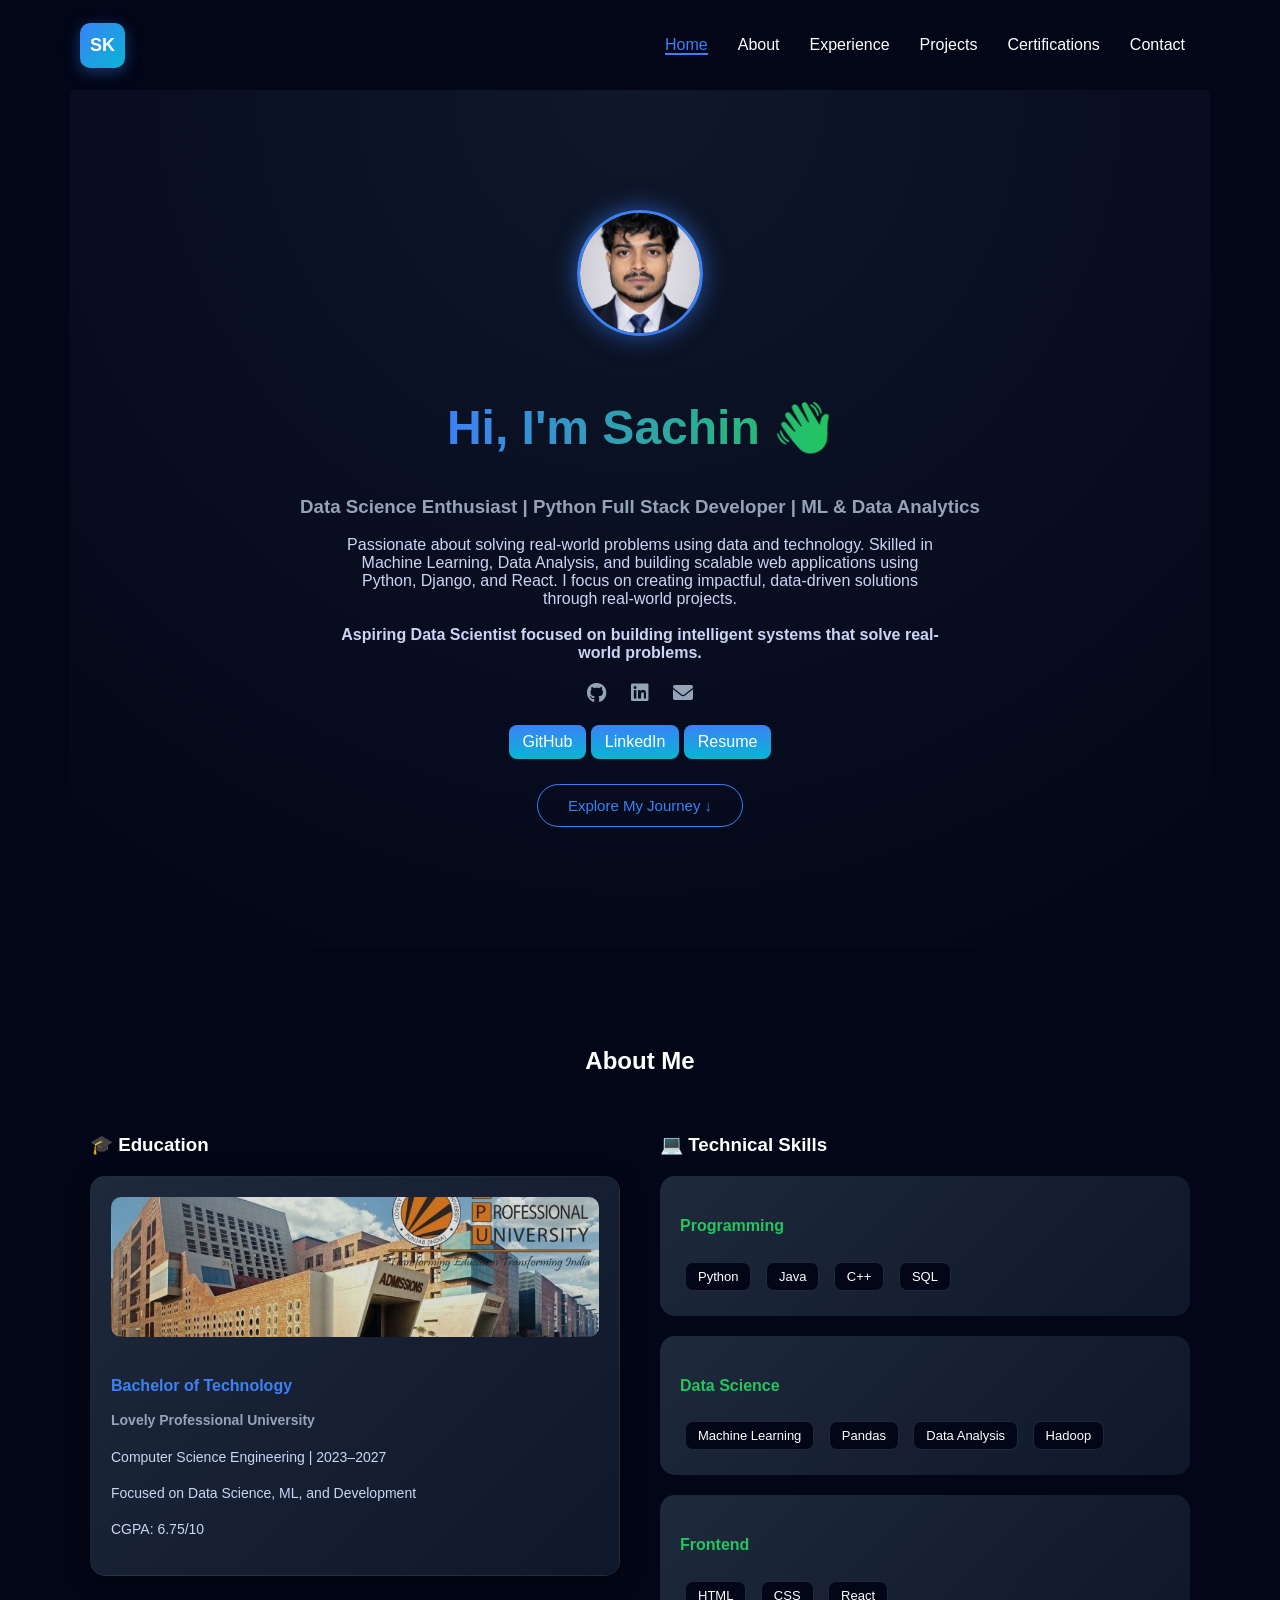
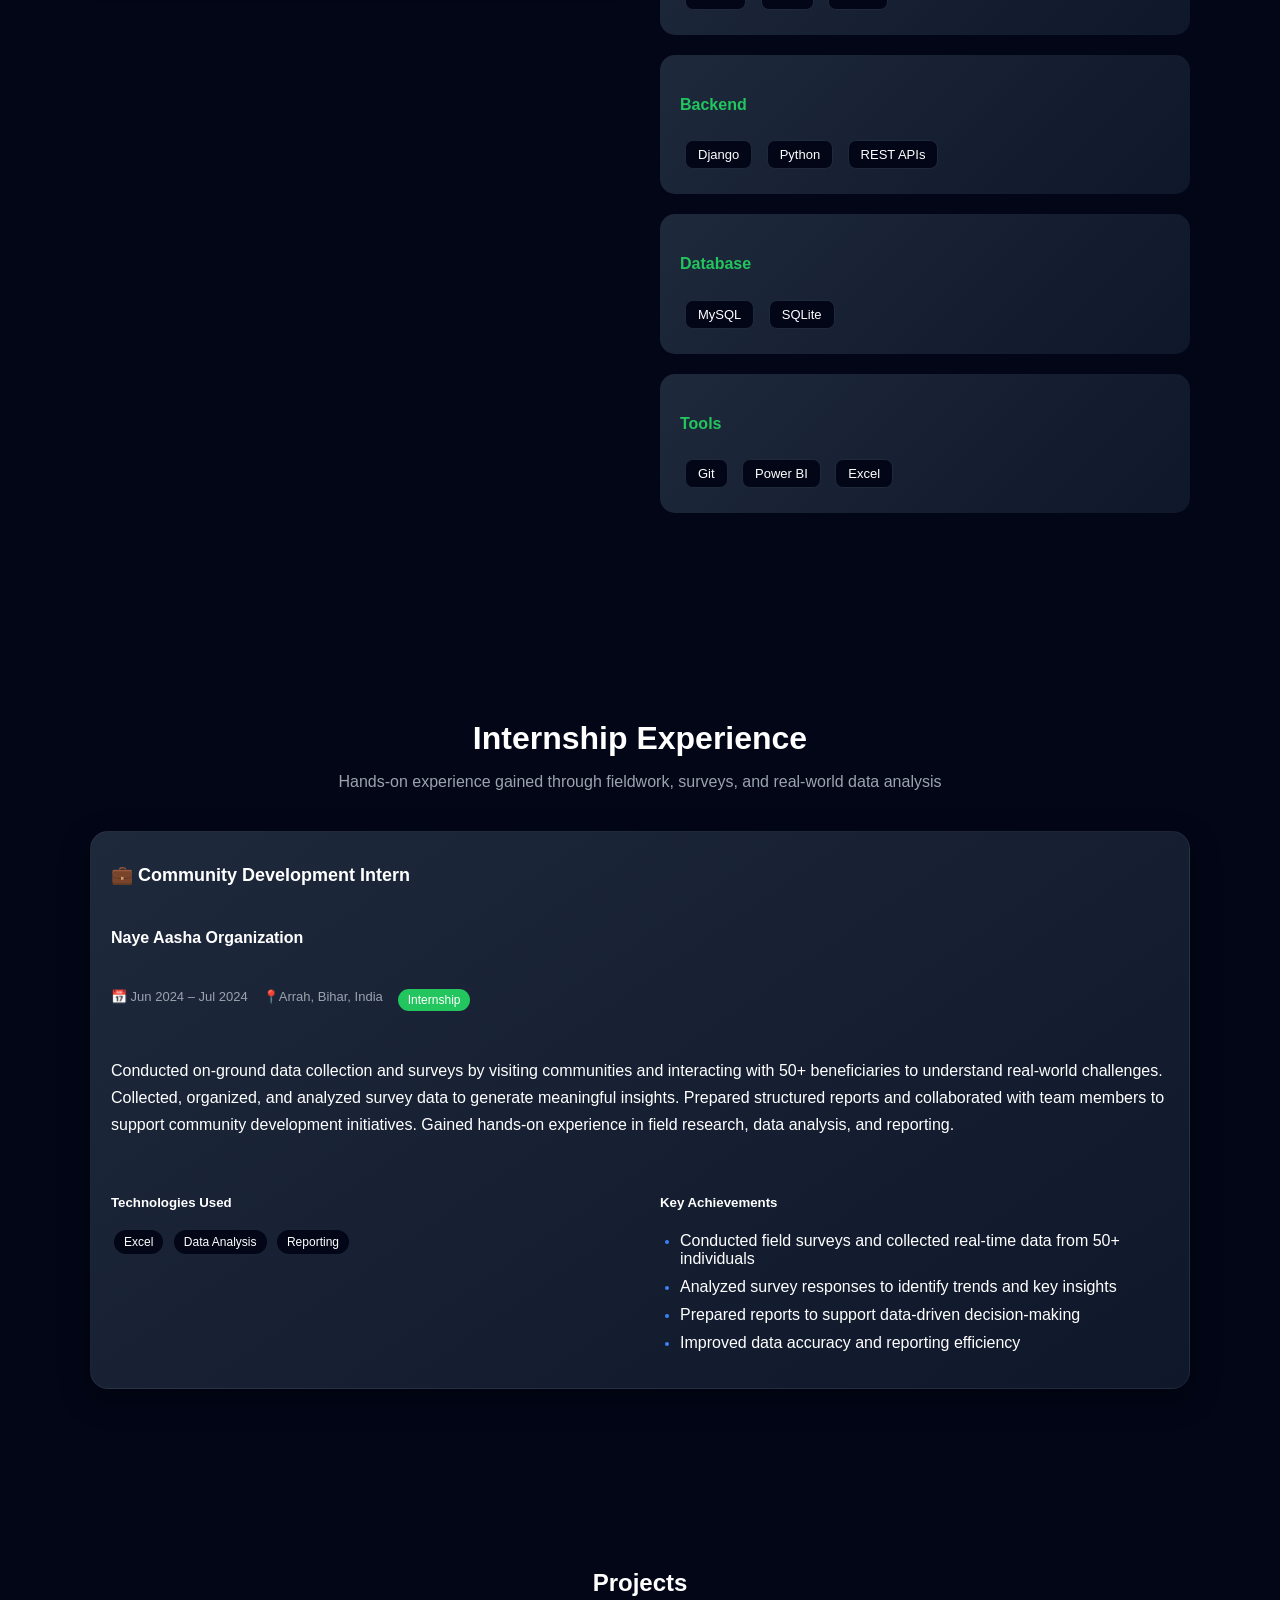
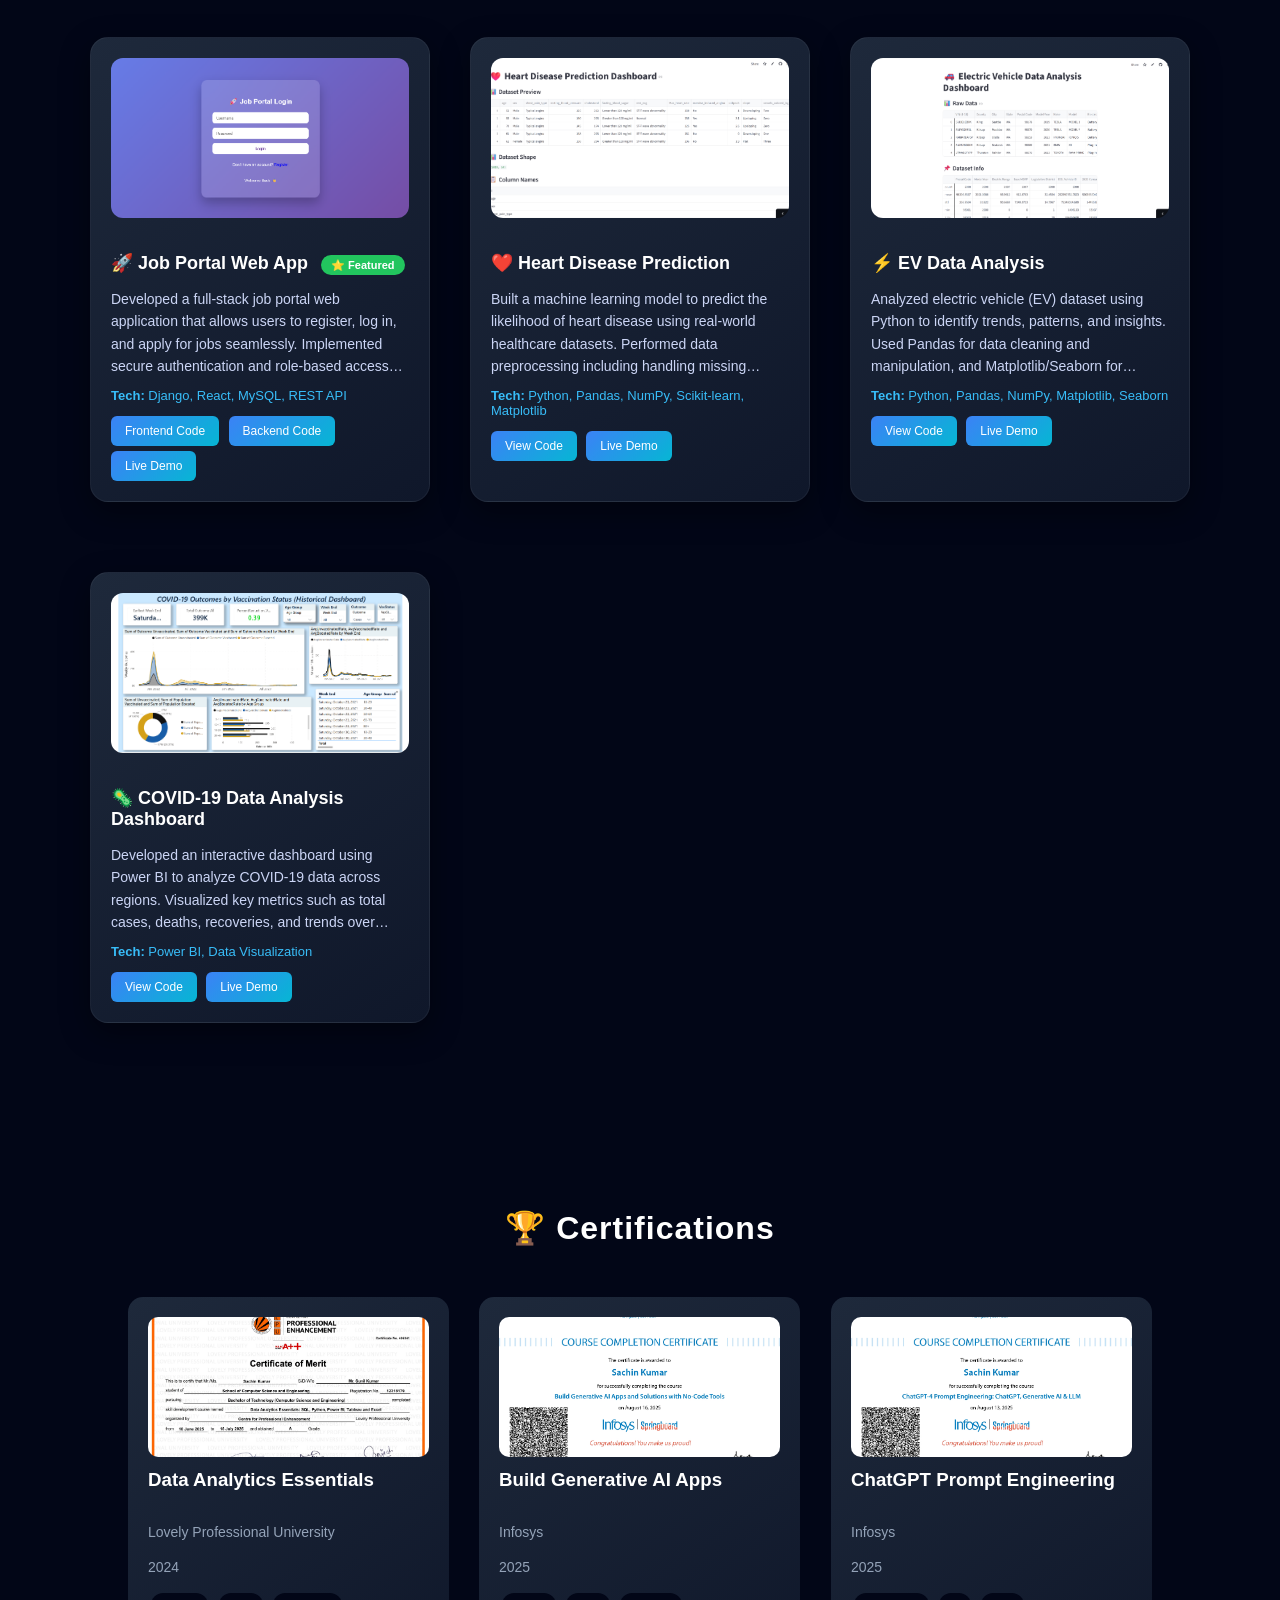
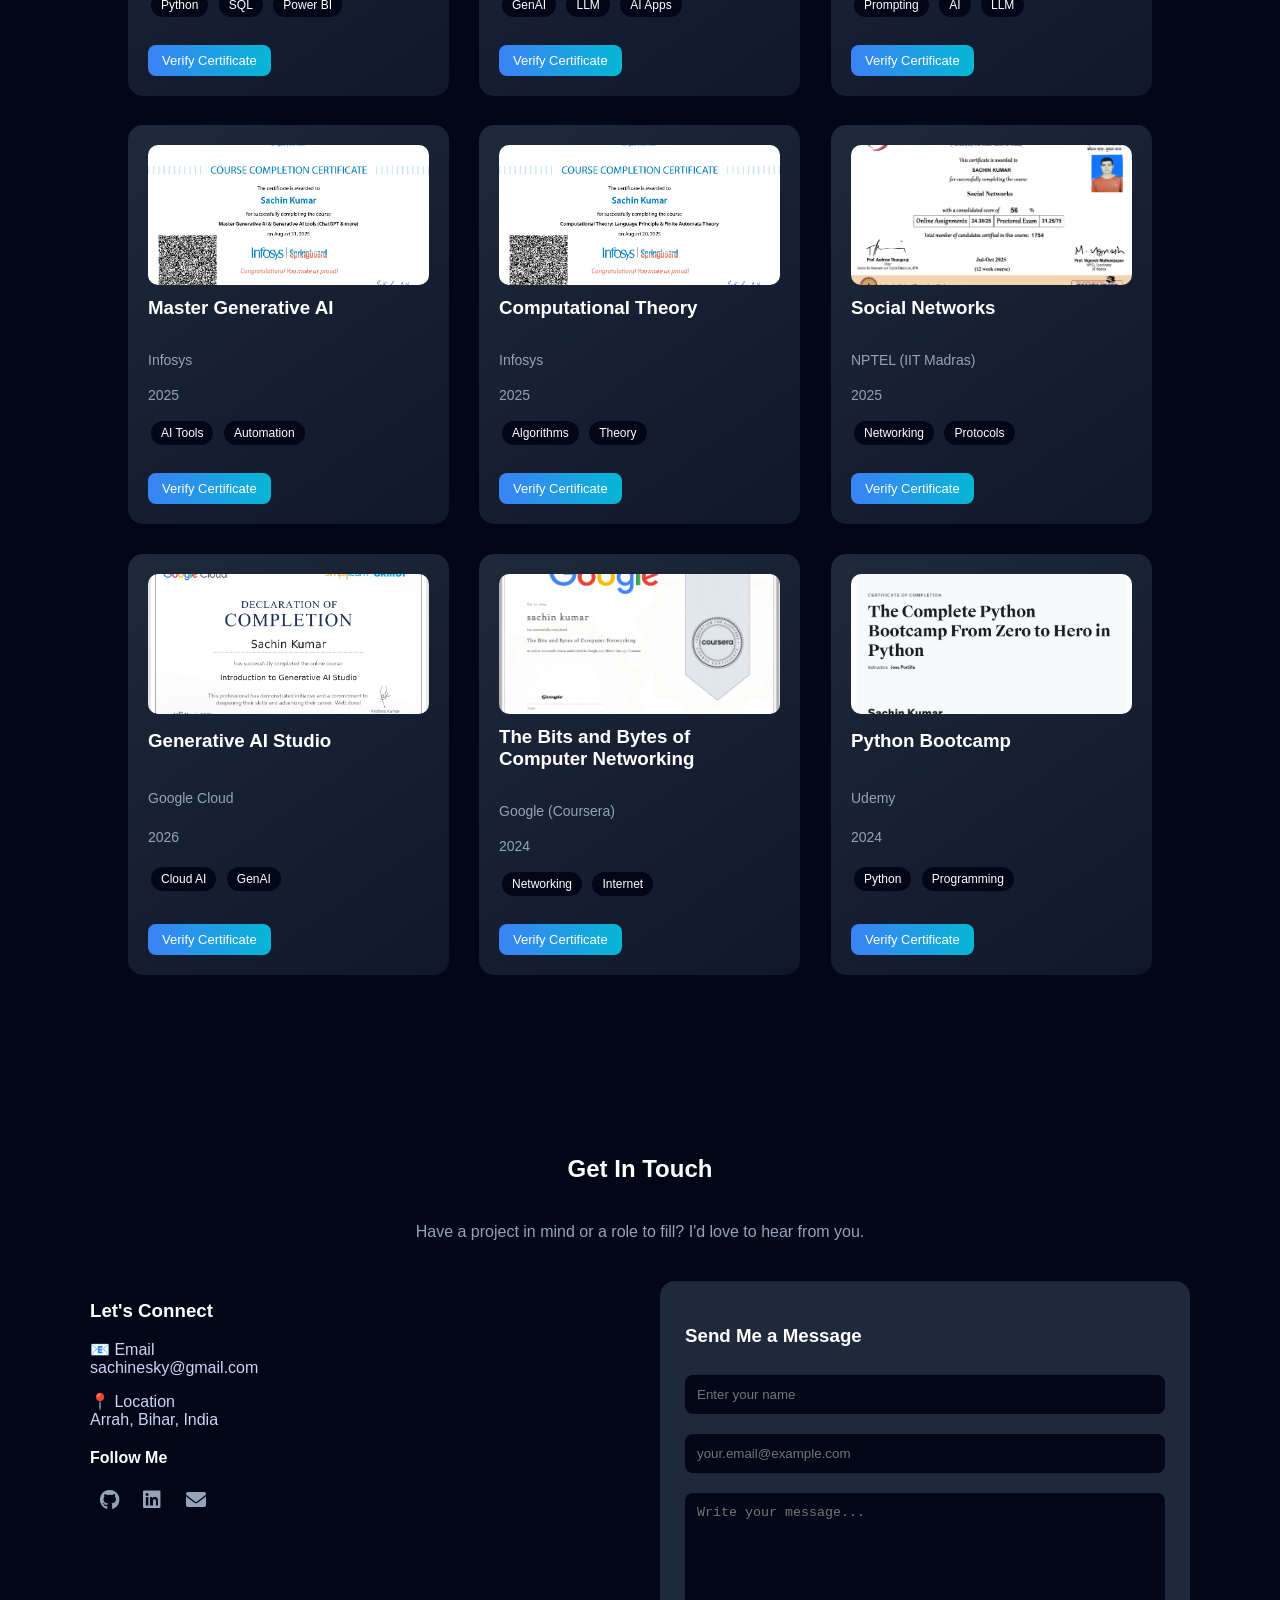
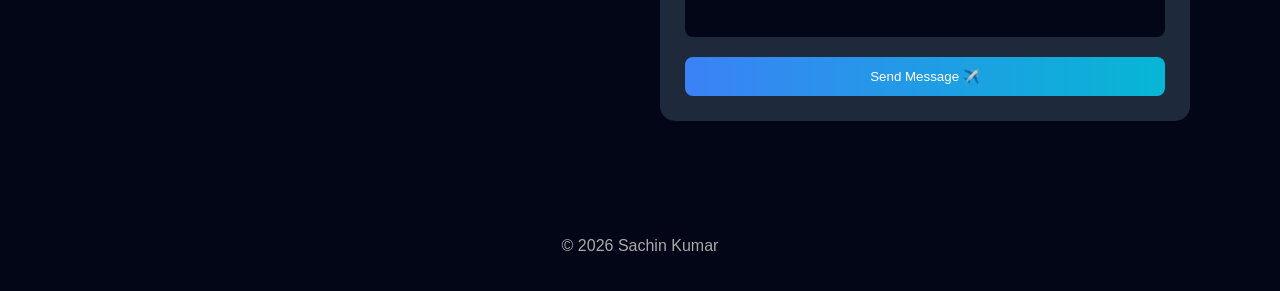
==== index.html @ 29dbcd7e "update" ====
<!DOCTYPE html>
<html lang="en">
<head>
<meta charset="UTF-8">
<meta name="viewport" content="width=device-width, initial-scale=1.0">
<title>Sachin Kumar | Portfolio</title>
<link rel="stylesheet" href="style.css">

<!-- Icons -->
<link rel="stylesheet" href="https://cdnjs.cloudflare.com/ajax/libs/font-awesome/6.0.0/css/all.min.css">
</head>

<body>

<!-- NAVBAR -->
<nav>

<div class="logo">SK</div>


<ul>
<li><a href="#home">Home</a></li>
<li><a href="#about">About</a></li>
<li><a href="#experience">Experience</a></li>
<li><a href="#projects">Projects</a></li>
<li><a href="#certifications">Certifications</a></li>
<li><a href="#contact">Contact</a></li>
</ul>
</nav>

<!-- HOME -->
<section id="home" class="home">
<img src="images/Myimages.jpeg" alt="Sachin" class="profile-img">
<h1><span id="typing"></span></h1>
<h3>Data Science Enthusiast | Python Full Stack Developer | ML & Data Analytics</h3>

<p>
Passionate about solving real-world problems using data and technology.
Skilled in Machine Learning, Data Analysis, and building scalable web applications 
using Python, Django, and React. I focus on creating impactful, data-driven solutions 
through real-world projects.

<br><br>
<strong>Aspiring Data Scientist focused on building intelligent systems that solve real-world problems.</strong>
</p>

<div class="socials">
<a href="https://github.com/93sachin" target="_blank"><i class="fab fa-github"></i></a>
<a href="https://www.linkedin.com/in/sachin-kumar2027/" target="_blank"><i class="fab fa-linkedin"></i></a>
<a href="mailto:sachinesky@gmail.com"><i class="fas fa-envelope"></i></a>
</div>

<div class="buttons">
<a href="https://github.com/93sachin" target="_blank">GitHub</a>
<a href="https://www.linkedin.com/in/sachin-kumar2027/" target="_blank">LinkedIn</a>
<a href="Sachin_Gen_Resume.pdf" target="_blank">Resume</a>
</div>


<a href="#about" class="main-btn">Explore My Journey ↓</a>
</section>

<!-- ABOUT -->
<section id="about">

<h2>About Me</h2>

<div class="about-container">

<!-- LEFT SIDE -->
<div class="education">

<h3>🎓 Education</h3>

<div class="edu-card">

<img src="images/lpu.jpg" alt="LPU" class="edu-img">

<h4>Bachelor of Technology</h4>
<p>Lovely Professional University</p>
<p>Computer Science Engineering | 2023–2027</p>
<p>Focused on Data Science, ML, and Development</p>
<p>CGPA: 6.75/10</p>
</div>
</div>

<!-- RIGHT SIDE -->
<div class="skills-section">

<h3>💻 Technical Skills</h3>

<div class="skill-box">
<h4>Programming</h4>
<span>Python</span>
<span>Java</span>
<span>C++</span>
<span>SQL</span>
</div>

<div class="skill-box">
<h4>Data Science</h4>
<span>Machine Learning</span>
<span>Pandas</span>
<span>Data Analysis</span>
<span>Hadoop</span>
</div>

<div class="skill-box">
<h4>Frontend</h4>
<span>HTML</span>
<span>CSS</span>
<span>React</span>
</div>

<div class="skill-box">
<h4>Backend</h4>
<span>Django</span>
<span>Python</span>
<span>REST APIs</span>
</div>

<div class="skill-box">
<h4>Database</h4>
<span>MySQL</span>
<span>SQLite</span>
</div>

<div class="skill-box">
<h4>Tools</h4>
<span>Git</span>
<span>Power BI</span>
<span>Excel</span>
</div>

</div>

</div>

</section>

<!-- EXPERIENCE -->

<section id="experience">
<h2 class="section-title">Internship Experience</h2>
<p class="section-subtitle">
Hands-on experience gained through fieldwork, surveys, and real-world data analysis
</p>

<div class="card experience-card">

<h3>💼 Community Development Intern</h3>
<h4>Naye Aasha Organization</h4>

<div class="exp-meta">
<span>📅 Jun 2024 – Jul 2024</span>
<span>📍Arrah, Bihar, India</span>
<span class="badge"> Internship</span>
</div>


<p class="exp-desc">
Conducted on-ground data collection and surveys by visiting communities and interacting with 50+ beneficiaries 
to understand real-world challenges. Collected, organized, and analyzed survey data to generate meaningful insights. 
Prepared structured reports and collaborated with team members to support community development initiatives. 
Gained hands-on experience in field research, data analysis, and reporting.
</p>

<div class="exp-bottom">

<div>
<h5>Technologies Used</h5>
<div class="tags">
<span>Excel</span>
<span>Data Analysis</span>
<span>Reporting</span>
</div>
</div>

<div>
<h5>Key Achievements</h5>
<ul>
<li>Conducted field surveys and collected real-time data from 50+ individuals</li>
<li>Analyzed survey responses to identify trends and key insights</li>
<li>Prepared reports to support data-driven decision-making</li>
<li>Improved data accuracy and reporting efficiency</li>
</ul>
</div>
</div>

</div>
</section>

<!-- PROJECTS -->
<section id="projects">
<h2>Projects</h2>

<div class="project-grid">

<div class="card">
<div class="hidden">
<img src="images/job-portal.png" class="project-img">
<h3>🚀 Job Portal Web App <span class="featured">⭐ Featured</span></h3>
<p class="desc">
Developed a full-stack job portal web application that allows users to register, log in, and apply for jobs seamlessly. 
Implemented secure authentication and role-based access control for job seekers and recruiters. 
Built REST APIs using Django backend and integrated with a responsive React frontend. 
Designed features like job posting, application tracking, and user dashboard for better user experience.

<strong>Impact:</strong> Simulated real-world job platform workflow
</p>

<p class="tech">
<strong>Tech:</strong> Django, React, MySQL, REST API
</p>

<div class="buttons">
<a href="https://github.com/93sachin/job-portal-frontend.git" target="_blank">Frontend Code</a>
<a href="https://github.com/93sachin/job-portal-backend.git" target="_blank">Backend Code</a>
<a href="https://job-portal-frontend-2rns.vercel.app/" target="_blank">Live Demo</a>
</div>
</div>
</div>

<div class="card">
<div class="hidden">
<img src="images/heart.png" class="project-img">
<h3>❤️ Heart Disease Prediction</h3>
<p class="desc">
Built a machine learning model to predict the likelihood of heart disease using real-world healthcare datasets. 
Performed data preprocessing including handling missing values, normalization, and feature selection. 
Trained and evaluated multiple models to achieve an accuracy of around 80%. 
Visualized results and model performance to improve interpretability and decision-making. 

<strong>Impact:</strong> Enabled data-driven healthcare prediction insights
</p>

<p class="tech">
<strong>Tech:</strong> Python, Pandas, NumPy, Scikit-learn, Matplotlib
</p>

<div class="buttons">
<a href="https://github.com/93sachin/Heart_diseases_prediction-System.git" target="_blank">View Code</a>
<a href="https://heart-disease-ml-dashboard-cjldaxzdmkbqzzfazyzjnr.streamlit.app/" target="_blank">Live Demo</a>
</div>
</div>
</div>

<div class="card">
<div class="hidden">
<img src="images/ev.png" class="project-img">
<h3>⚡ EV Data Analysis</h3>
<p class="desc">
Analyzed electric vehicle (EV) dataset using Python to identify trends, patterns, and insights. 
Used Pandas for data cleaning and manipulation, and Matplotlib/Seaborn for visualization. 
Explored growth trends, regional adoption, and market distribution of EVs. 
Generated meaningful visual reports to support data-driven conclusions. 

<strong>Impact:</strong> Generated insights for understanding EV market trends
</p>

<p class="tech">
<strong>Tech:</strong> Python, Pandas, NumPy, Matplotlib, Seaborn
</p>

<div class="buttons">
<a href="https://github.com/93sachin/Python-project-.git" target="_blank">View Code</a>
<a href="https://mu8qrsvpwaawa3shvmc3zk.streamlit.app/" target="_blank">Live Demo</a>
</div>
</div>
</div>

<div class="card">
<div class="hidden">
<img src="images/covid.png" class="project-img">
<h3>🦠 COVID-19 Data Analysis Dashboard</h3>
<p class="desc">
Developed an interactive dashboard using Power BI to analyze COVID-19 data across regions. 
Visualized key metrics such as total cases, deaths, recoveries, and trends over time. 
Enabled filtering and drill-down features for better data exploration. 
Helped in understanding pandemic patterns and supporting analytical insights 

<strong>Impact:</strong> Improved understanding of pandemic trends
</p>

<p class="tech">
<strong>Tech:</strong> Power BI, Data Visualization
</p>

<div class="buttons">
<a href="https://github.com/93sachin/Covid-19-Analysis-Dashboard.git" target="_blank">View Code</a>
<a href="https://app.powerbi.com/view?r=eyJrIjoiODQxZGFlYzYtNzY5NS00ODEyLWI3M2EtYWY2OWU2OGZiN2I2IiwidCI6ImUxNGU3M2ViLTUyNTEtNDM4OC04ZDY3LThmOWYyZTJkNWE0NiIsImMiOjEwfQ%3D%3D" target="_blank">Live Demo</a>
</div>
</div>
</div>
</div>
</section>

<!-- CERTIFICATIONS -->

<section id="certifications">

<h2>🏆 Certifications</h2>
<div class="cert-grid">

<!-- 1 -->
<div class="cert-card">
<img src="images/training.jpg" class="cert-img">
<h3>Data Analytics Essentials</h3>
<p class="org">Lovely Professional University</p>
<p class="date">2024</p>

<div class="tags">
<span>Python</span>
<span>SQL</span>
<span>Power BI</span>
</div>

<div class="buttons">
<a href="images/training.jpg" target="_blank">Verify Certificate</a>
</div>
</div>

<!-- 2 -->
<div class="cert-card">
<img src="images/genai.jpg" class="cert-img">
<h3>Build Generative AI Apps</h3>
<p class="org">Infosys</p>
<p class="date">2025</p>

<div class="tags">
<span>GenAI</span>
<span>LLM</span>
<span>AI Apps</span>
</div>

<div class="buttons">
<a href="https://infyspringboard.onwingspan.com/web/en/app/profile/competency/certificate">Verify Certificate</a>
</div>
</div>

<!-- 3 -->
<div class="cert-card">
<img src="images/chatgpt.jpg" class="cert-img">
<h3>ChatGPT Prompt Engineering</h3>
<p class="org">Infosys</p>
<p class="date">2025</p>

<div class="tags">
<span>Prompting</span>
<span>AI</span>
<span>LLM</span>
</div>

<div class="buttons">
<a href="https://infyspringboard.onwingspan.com/web/en/app/profile/competency/certificate">Verify Certificate</a>
</div>
</div>

<!-- 4 -->
<div class="cert-card">
<img src="images/masterai.jpg" class="cert-img">
<h3>Master Generative AI</h3>
<p class="org">Infosys</p>
<p class="date">2025</p>

<div class="tags">
<span>AI Tools</span>
<span>Automation</span>
</div>

<div class="buttons">
<a href="https://infyspringboard.onwingspan.com/web/en/app/profile/competency/certificate">Verify Certificate</a>
</div>
</div>

<!-- 5 -->
 <div class="cert-card">
<img src="images/infosys.jpg" alt="Infosys" class="cert-img">
<h3>Computational Theory</h3>
<p class="org">Infosys</p>

<p class="date">2025</p>

<div class="tags">
<span>Algorithms</span>
<span>Theory</span>
</div>

<div class="buttons">
<a href="https://infyspringboard.onwingspan.com/web/en/app/profile/competency/certificate" target="_blank">
Verify Certificate
</a>
</div>
</div>

<!--6-->
<div class="cert-card">
<img src="images/nptel.jpg" alt="NPTEL" class="cert-img">
<h3>Social Networks</h3>
<p class="org">NPTEL (IIT Madras)</p>

<p class="date">2025</p>

<div class="tags">
<span>Networking</span>
<span>Protocols</span>
</div>

<div class="buttons">
<a href="https://archive.nptel.ac.in/content/noc/NOC25/SEM2/Ecertificates/106/noc25-cs102/Course/NPTEL25CS102S95870066310798222.pdf" target="_blank">
Verify Certificate
</a>
</div>
</div>

<!-- 7 -->
<div class="cert-card">
<img src="images/google.jpg" class="cert-img">
<h3>Generative AI Studio</h3>
<p class="org">Google Cloud</p>
<p class="date">2026</p>

<div class="tags">
<span>Cloud AI</span>
<span>GenAI</span>
</div>

<div class="buttons">
<a href="https://simpli.app.link/7EyhmAyTr1b">Verify Certificate</a>
</div>
</div>


<!-- 8 -->
<div class="cert-card">
<img src="images/coursera.jpg" alt="Coursera" class="cert-img">
<h3>The Bits and Bytes of Computer Networking</h3>
<p class="org">Google (Coursera)</p>

<p class="date">2024</p>

<div class="tags">
<span>Networking</span>
<span>Internet</span>
</div>

<div class="buttons">
<a href="https://www.coursera.org/account/accomplishments/verify/M6QQNWAVPE96" target="_blank">
Verify Certificate
</a>
</div>
</div>

<!-- 9 -->
<div class="cert-card">
<img src="images/udemy.jpg" alt="Udemy" class="cert-img">
<h3>Python Bootcamp</h3>
<p class="org">Udemy</p>

<p class="date">2024</p>

<div class="tags">
<span>Python</span>
<span>Programming</span>
</div>

<div class="buttons">
<a href="https://www.udemy.com/certificate/UC-05409a32-6994-40d6-b208-3eeb2337777c/" target="_blank">
Verify Certificate
</a>
</div>
</div>

</div>

</section>
<!-- CONTACT -->
<section id="contact">

<h2>Get In Touch</h2>
<p class="contact-sub">
Have a project in mind or a role to fill? I'd love to hear from you.
</p>

<div class="contact-container">

    <!-- LEFT SIDE -->
    <div class="contact-left">

        <h3>Let's Connect</h3>

        <p>📧 Email <br> sachinesky@gmail.com</p>
        <p>📍 Location <br> Arrah, Bihar, India</p>

        <h4>Follow Me</h4>

        <div class="socials">
            <a href="https://github.com/93sachin"><i class="fab fa-github"></i></a>
            <a href="https://linkedin.com"><i class="fab fa-linkedin"></i></a>
            <a href="mailto:sachinesky@gmail.com"><i class="fas fa-envelope"></i></a>
        </div>

    </div>

    <!-- RIGHT SIDE FORM -->
    <div class="contact-right">

        <h3>Send Me a Message</h3>

        <form action="https://formspree.io/f/mqeyjdno" method="POST">

            <input type="text" name="name" placeholder="Enter your name" required>

            <input type="email" name="email" placeholder="your.email@example.com" required>

            <textarea name="message" placeholder="Write your message..." required></textarea>

            <button type="submit">Send Message ✈️</button>

        </form>

        <div id="success-msg" style="display:none; color:lightgreen; margin-top:10px;">
    ✅ Message Sent Successfully!
</div>

    </div>

</div>

</section>

<button id="topBtn">↑</button>

<footer>
<p>© 2026 Sachin Kumar</p>
</footer>

<script src="script.js"></script>

</body>
</html>
---- style.css ----
html {
    scroll-behavior: smooth;
}

body {
    margin: 0;
    font-family: 'Segoe UI', sans-serif;
    background: #020617;
    color: white;
    transition: background 0.3s ease;
}

h2 {
    text-align: center;
    margin-bottom: 40px;
}

.hidden {
    opacity: 0;
    transform: translateY(40px);
}

.show {
    opacity: 1;
    transform: translateY(0);
    transition: all 0.8s ease;
}

/* ===== NAVBAR ===== */
nav {
    display: flex;
    justify-content: space-between;
    align-items: center;
    padding: 20px 80px;
    position: sticky;
    top: 0;
    background: #020617;
    z-index: 1000;
}

nav h1 {
    font-size: 22px;
}

nav ul {
    display: flex;
    list-style: none;
}

nav li {
    margin: 0 15px;
}

nav a {
    color: white;
    text-decoration: none;
    transition: 0.3s;
}

nav a:hover {
    color: #3b82f6;
}

nav a.active {
    color: #3b82f6;
    border-bottom: 2px solid #3b82f6;
}

.logo {
width: 45px;
height: 45px;

display: flex;
align-items: center;
justify-content: center;

font-weight: bold;
font-size: 18px;

border-radius: 10px;

background: linear-gradient(135deg, #3b82f6, #06b6d4);
color: white;

box-shadow: 0 4px 15px rgba(59,130,246,0.4);

cursor: pointer;
transition: 0.3s;
}

.logo:hover {
transform: scale(1.1);
}

/* ===== HERO ===== */
.home {
    text-align: center;
    padding: 120px 20px;
    background: radial-gradient(circle at top, #0f172a, #020617);
}

.profile-img {
    width: 120px;
    height: 120px;
    border-radius: 50%;
    object-fit: cover;
    border: 3px solid #3b82f6;
    box-shadow: 0 0 25px rgba(59,130,246,0.6);
    margin-bottom: 20px;
}

.home h1 {
    font-size: 48px;
    animation: fadeUp 1s ease forwards;
}

.home span {
    background: linear-gradient(to right, #3b82f6, #22c55e);
    -webkit-background-clip: text;
    color: transparent;
}

.home h3 {
    color: #94a3b8;
}

.home p {
    max-width: 600px;
    margin: 15px auto;
    color: #cbd5f5;
    animation: fadeUp 1.2s ease forwards;
}

@keyframes fadeUp {
    from {
        opacity: 0;
        transform: translateY(40px);
    }
    to {
        opacity: 1;
        transform: translateY(0);
    }
}

/* BUTTON GROUP (GitHub, LinkedIn, Resume) */
.card .buttons {
    margin-top: auto;
}

.buttons a {
    display: inline-block;
    margin-top: auto;
    padding: 8px 14px;
    background: linear-gradient(#3b82f6,#06b6d4);
    border-radius: 8px;
    text-decoration: none;
    color: white;
    transition: all 0.3s ease;
}

.buttons a:hover {
    transform: translateY(-3px) scale(1.05);
    box-shadow: 0 10px 30px rgba(59,130,246,0.4);
}

/* BUTTON */
.buttons {
    margin-top: 10px;   /* reduce space */
}

/* MAIN BUTTON (Explore) */
.main-btn {
display: block;
margin: 25px auto 0;   /* center + spacing */
width: fit-content;

padding: 12px 30px;
font-size: 15px;

background: transparent;
border: 1px solid #3b82f6;
color: #3b82f6;

border-radius: 25px;
text-decoration: none;

transition: 0.3s;
}

.main-btn:hover {
background: #3b82f6;
color: white;
transform: translateY(-3px);
}



/* ===== SECTIONS ===== */
section {
    max-width: 1100px;
    margin: auto;
    padding: 80px 20px;
}

.section-title {
    text-align: center;
    font-size: 32px;
    margin-bottom: 10px;
    opacity: 0;
    transform: translateY(30px);
    animation: fadeUp 1s ease forwards;
}

.section-subtitle {
    text-align: center;
    color: #9ca3af;
    margin-bottom: 40px;
}

/* ===== ABOUT ===== */
.about-container {
    display: grid;
    grid-template-columns: 1fr 1fr;
    gap: 40px;
    margin-top: 40px;
}

.education h3,
.skills-section h3 {
    margin-bottom: 20px;
}

/* EDUCATION */

.edu-card {
    background: linear-gradient(135deg, #1e293b, #0f172a);
    padding: 20px;
    border-radius: 15px;
    margin-bottom: 20px;
    transition: 0.3s;
    border: 1px solid rgba(255,255,255,0.05);
    box-shadow: 0 5px 20px rgba(0,0,0,0.4);
}

.edu-card:hover {
    transform: translateY(-10px);
    box-shadow: 0 15px 35px rgba(59,130,246,0.2);
}

/* IMAGE */
.edu-img {
    width: 100%;
    height: 140px;
    object-fit: cover;
    border-radius: 10px;
    margin-bottom: 15px;
    opacity: 0.85;
    transition: 0.3s;
}

/* IMAGE HOVER EFFECT */
.edu-card:hover .edu-img {
    transform: scale(1.05);
    opacity: 1;
}

/* TITLE */
.edu-card h4 {
    color: #3b82f6;
    margin-bottom: 8px;
}

/* TEXT IMPROVEMENT */
.edu-card p {
    font-size: 14px;
    color: #cbd5f5;
    line-height: 1.6;
}

.edu-card p:first-of-type {
    font-weight: bold;
    color: #94a3b8;
}

/* SKILLS */
.skill-box {
    background: linear-gradient(135deg, #1e293b, #0f172a);
    padding: 20px;
    border-radius: 15px;
    margin-bottom: 20px;
}

.skill-box h4 {
    color: #22c55e;
}

.skill-box span {
    display: inline-block;
    background: #020617;
    padding: 6px 12px;
    border-radius: 8px;
    margin: 5px;
    font-size: 13px;
    border: 1px solid #1e293b;
}

.skill-box span:hover {
    background: #3b82f6;
}

/* ===== EXPERIENCE CARD ===== */
.exp-card {
    max-width: 900px;
    margin: auto;
    background: linear-gradient(145deg, #1e293b, #0f172a);
    padding: 30px;
    border-radius: 20px;
    position: relative;
    overflow: hidden;

    box-shadow: 0 10px 30px rgba(0,0,0,0.5);
    transition: all 0.4s ease;
}


/* HOVER EFFECT 🔥 */
.exp-card:hover {
    transform: translateY(-10px) scale(1.02);
    box-shadow: 0 20px 60px rgba(59,130,246,0.3);
}


/* LEFT BORDER GLOW */
.exp-card::before {
    content: "";
    position: absolute;
    inset: 0;
    border-radius: 20px;
    padding: 1px;

    background: linear-gradient(135deg, #3b82f6, transparent);

    -webkit-mask: 
        linear-gradient(#000 0 0) content-box, 
        linear-gradient(#000 0 0);

    -webkit-mask-composite: xor;
    mask-composite: exclude;

    opacity: 0;
    transition: 0.3s;
}

.exp-card:hover::before {
    opacity: 1;
}

/* META */
.exp-meta {
    display: flex;
    gap: 15px;
    flex-wrap: wrap;
    font-size: 13px;
    color: #9ca3af;
    margin: 10px 0 20px;
}

/* BADGE */
.badge {
    background: #22c55e;
    padding: 4px 10px;
    border-radius: 20px;
    font-size: 12px;
    color: white;
}

/* DESCRIPTION */
.exp-desc {
    line-height: 1.7;
    margin-bottom: 25px;
}

/* ===== BOTTOM GRID ===== */
.exp-bottom {
    display: grid;
    grid-template-columns: 1fr 1fr;
    gap: 40px;
}

/* ===== TAGS ===== */
.tags span {
    background: #020617;
    padding: 5px 10px;
    margin: 3px;
    border-radius: 15px;
    font-size: 12px;
}

.tags span:hover {
    background: #3b82f6;
}

/* ===== BULLETS COLORED 🔥 ===== */
.exp-bottom ul {
    padding-left: 20px;
}

.exp-bottom li {
    margin-bottom: 10px;
    position: relative;
}

/* CUSTOM BULLET */
.exp-bottom li::marker {
    color: #3b82f6;
    font-size: 14px;
}

/* RESPONSIVE */
@media (max-width: 768px) {
    .exp-bottom {
        grid-template-columns: 1fr;
    }
}

/* ===== PROJECTS ===== */
.project-grid {
    display: grid;
    grid-template-columns: repeat(auto-fit, minmax(300px, 1fr));
    gap: 40px;
    column-gap: 40px;   /* left-right space */
    row-gap: 70px;
    align-items: stretch;
}

.card {
        background: linear-gradient(145deg, #1e293b, #0f172a);
        padding: 20px;
        border-radius: 18px;

        display: flex;
        flex-direction: column;
        justify-content: flex-start;
        gap: 10px;
        will-change: transform;
        position: relative;

        height: auto;

        border: 1px solid rgba(255,255,255,0.05);
        box-shadow: 0 10px 30px rgba(0,0,0,0.4);
        transition: all 0.4s ease;
}

.card:hover {
    transform: translateY(-10px) scale(1.02);
    box-shadow: 0 20px 60px rgba(59,130,246,0.25);
}


.card::before {
    content: "";
    position: absolute;
    inset: 0;
    border-radius: 18px;
    padding: 1px;

    background: linear-gradient(135deg, #3b82f6, transparent);
    -webkit-mask: 
        linear-gradient(#000 0 0) content-box, 
        linear-gradient(#000 0 0);
    -webkit-mask-composite: xor;
    mask-composite: exclude;

    opacity: 0;
    transition: 0.3s;
}

.card:hover::before {
    opacity: 1;
}

.card h3 {
    margin: 12px 0;
    font-size: 18px;
    transition: all 0.3s ease;
}

.card p,
.card .buttons{
    transition: all 0.3s ease;
}

.card:hover h3,
.card:hover p,
.card:hover .buttons {
    transform: translateY(-4px);
}

.card a {
    display: inline-block;
    margin: 5px 5px 0 0;
    padding: 8px 14px;

    font-size: 12px;

    background: linear-gradient(135deg, #3b82f6, #06b6d4);
    border-radius: 6px;

    text-decoration: none;
    color: white;

    transition: 0.3s;
}

.card a:hover {
    transform: translateY(-2px);
    box-shadow: 0 6px 20px rgba(59,130,246,0.4);
}

.desc {
    font-size: 14px;
    color: #cbd5f5;
    line-height: 1.6;

    display: -webkit-box;
    -webkit-line-clamp: 4;
    -webkit-box-orient: vertical;
    margin-bottom: 10px;
    overflow: hidden;
}

.tech {
    margin-top: 10px;
    margin-bottom: 8px;
    font-size: 13px;
    color: #38bdf8;
}

.project-img {
    width: 100%;
    height: 160px;
    object-fit: cover;
    border-radius: 12px;
    margin-bottom: 18px;
    transition: transform 0.4s ease;
}

/* FEATURED */
.featured {
    background: #22c55e;
    padding: 4px 10px;
    font-size: 11px;
    border-radius: 20px;
    margin-left: 8px;
    color: white;
}

/* Hover pe zoom effect */
.card:hover .project-img {
    transform: scale(1.08);
}

/* description */
.cert-desc {
    margin: 15px 0;
    color: #cbd5f5;
}

/* spacing fix */
.cert-card h3 {
    margin-top: 10px;
}

.org {
    color: #9ca3af;
    font-size: 13px;
}

.date {
    font-size: 12px;
    color: #6b7280;
}

/* ===== CERTIFICATIONS ===== */

/* ===== SECTION FIX ===== */
#certifications {
    padding: 80px 10%;
}

/* ===== HEADING ===== */
#certifications h2 {
    text-align: center;
    margin-bottom: 50px;
    font-size: 32px;
    letter-spacing: 1px;
}
.cert-grid {
    display: grid;
    grid-template-columns: repeat(auto-fit, minmax(260px, 1fr)); 
    gap: 30px;
}

/* CARD */
.cert-card {
    background: linear-gradient(145deg,#1e293b,#0f172a);
    padding: 20px;
    border-radius: 15px;
    will-change: transform;

    display: flex;
    flex-direction: column;
    justify-content: space-between;
    position: relative;   /* MUST */
    overflow: hidden;     /* clean border */

    transition: all 0.3s ease;
}

.cert-card::before {
    content: "";
    position: absolute;
    inset: 0;
    border-radius: 15px;
    padding: 1px;

    background: linear-gradient(135deg, #3b82f6, #06b6d4, transparent);

    -webkit-mask: 
        linear-gradient(#000 0 0) content-box, 
        linear-gradient(#000 0 0);

    -webkit-mask-composite: xor;
    pointer-events: none;
    mask-composite: exclude;

    opacity: 0;
    transition: 0.3s ease;
}

.cert-card .tags {
    transition: transform 0.3s ease, opacity 0.3s ease;
}

.cert-card:hover h3,
.cert-card:hover p,
.cert-card:hover .tags {
    transform: translateY(-10px) scale(1.01);
}

.cert-card:hover::before {
    opacity: 1;
}

/* HOVER */
.cert-card:hover {
    transform: translateY(-8px);
}

/* IMAGE */
.cert-img {
    width: 100%;
    height: 140px;
    object-fit: cover;
    border-radius: 10px;
    transition: transform 0.4s ease;
}

/* IMAGE HOVER EFFECT */
.cert-card:hover .cert-img {
    transform: scale(1.05);
    opacity: 1;
}

/* TITLE */
.cert-card h3 {
    margin-top: 12px;
    transition: transform 0.3s ease, opacity 0.3s ease;
}

.org {
    color: #9ca3af;
    font-size: 13px;
}

/* ORGANIZATION */
.cert-card p {
    color: #94a3b8;
    font-size: 14px;
    transition: transform 0.3s ease, opacity 0.3s ease;
}

/* BUTTON LINK */
.cert-card a {
    display: inline-block;
    margin-top: 12px;
    padding: 8px 14px;

    background: linear-gradient(to right, #3b82f6, #06b6d4);
    border-radius: 8px;

    color: white;
    text-decoration: none;
    font-size: 13px;

    transition: 0.3s;
}

.cert-card a:hover {
    transform: scale(1.05);
}


/* TAGS (OPTIONAL BUT RECOMMENDED) */
.tags {
    margin: 10px 0;
}


.date {
    font-size: 12px;
    color: #6b7280;
    margin: 5px 0 10px;
}


/* ===== FOOTER ===== */
footer {
    text-align: center;
    padding: 20px;
    color: #aaa;
}

/* ===== RESPONSIVE ===== */
@media (max-width: 768px) {
    nav {
        padding: 15px 20px;
    }

    .about-container {
        grid-template-columns: 1fr;
    }
}

.socials {
margin: 20px 0;
}

.socials a {
margin: 0 10px;
font-size: 20px;
color: #94a3b8;
transition: 0.3s;
}

.socials a:hover {
color: #3b82f6;
}

/* CONTACT SECTION */
.contact-sub {
color: #94a3b8;
text-align: center;
margin-bottom: 40px;
}

.contact-container {
display: grid;
grid-template-columns: 1fr 1fr;
gap: 40px;
margin-top: 40px;
}

/* LEFT */
.contact-left {
text-align: left;
}

.contact-left p {
margin: 15px 0;
color: #cbd5f5;
}

.contact-left h4 {
margin-top: 20px;
}

/* RIGHT FORM */
.contact-right {
background: #1e293b;
padding: 25px;
border-radius: 15px;
}

.contact-right form {
display: flex;
flex-direction: column;
}

.contact-right input,
.contact-right textarea {
margin: 10px 0;
padding: 12px;
border-radius: 8px;
border: none;
outline: none;
background: #020617;
color: white;
}

.contact-right textarea {
height: 120px;
resize: none;
}

.contact-right button {
margin-top: 10px;
padding: 12px;
border: none;
border-radius: 8px;
background: linear-gradient(to right, #3b82f6, #06b6d4);
color: white;
cursor: pointer;
transition: 0.3s;
}

.contact-right button:hover {
transform: scale(1.05);
}

/* RESPONSIVE */
@media (max-width: 768px) {
.contact-container {
grid-template-columns: 1fr;
}
}

#topBtn {
    position: fixed;
    bottom: 20px;
    right: 20px;
    padding: 10px 14px;
    border: none;
    border-radius: 50%;
    background: #3b82f6;
    color: white;
    cursor: pointer;
    display: none;
}
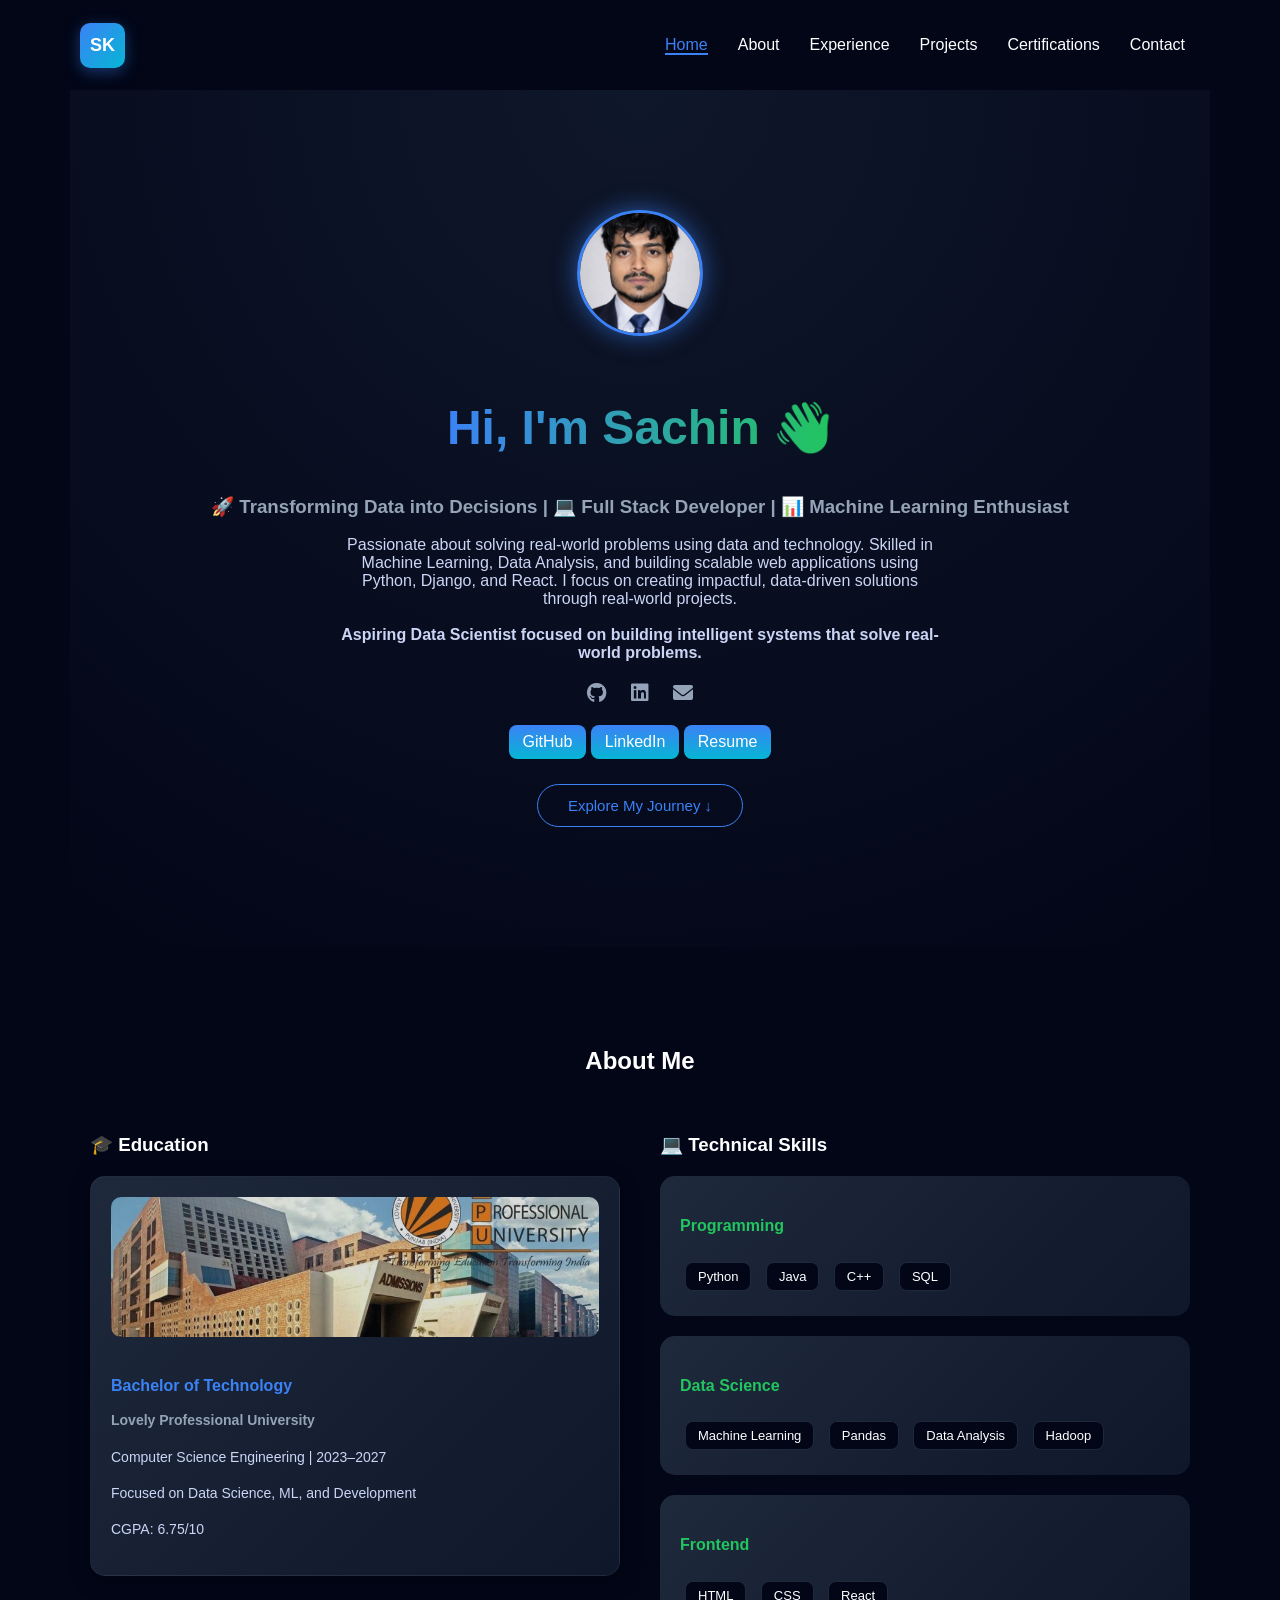
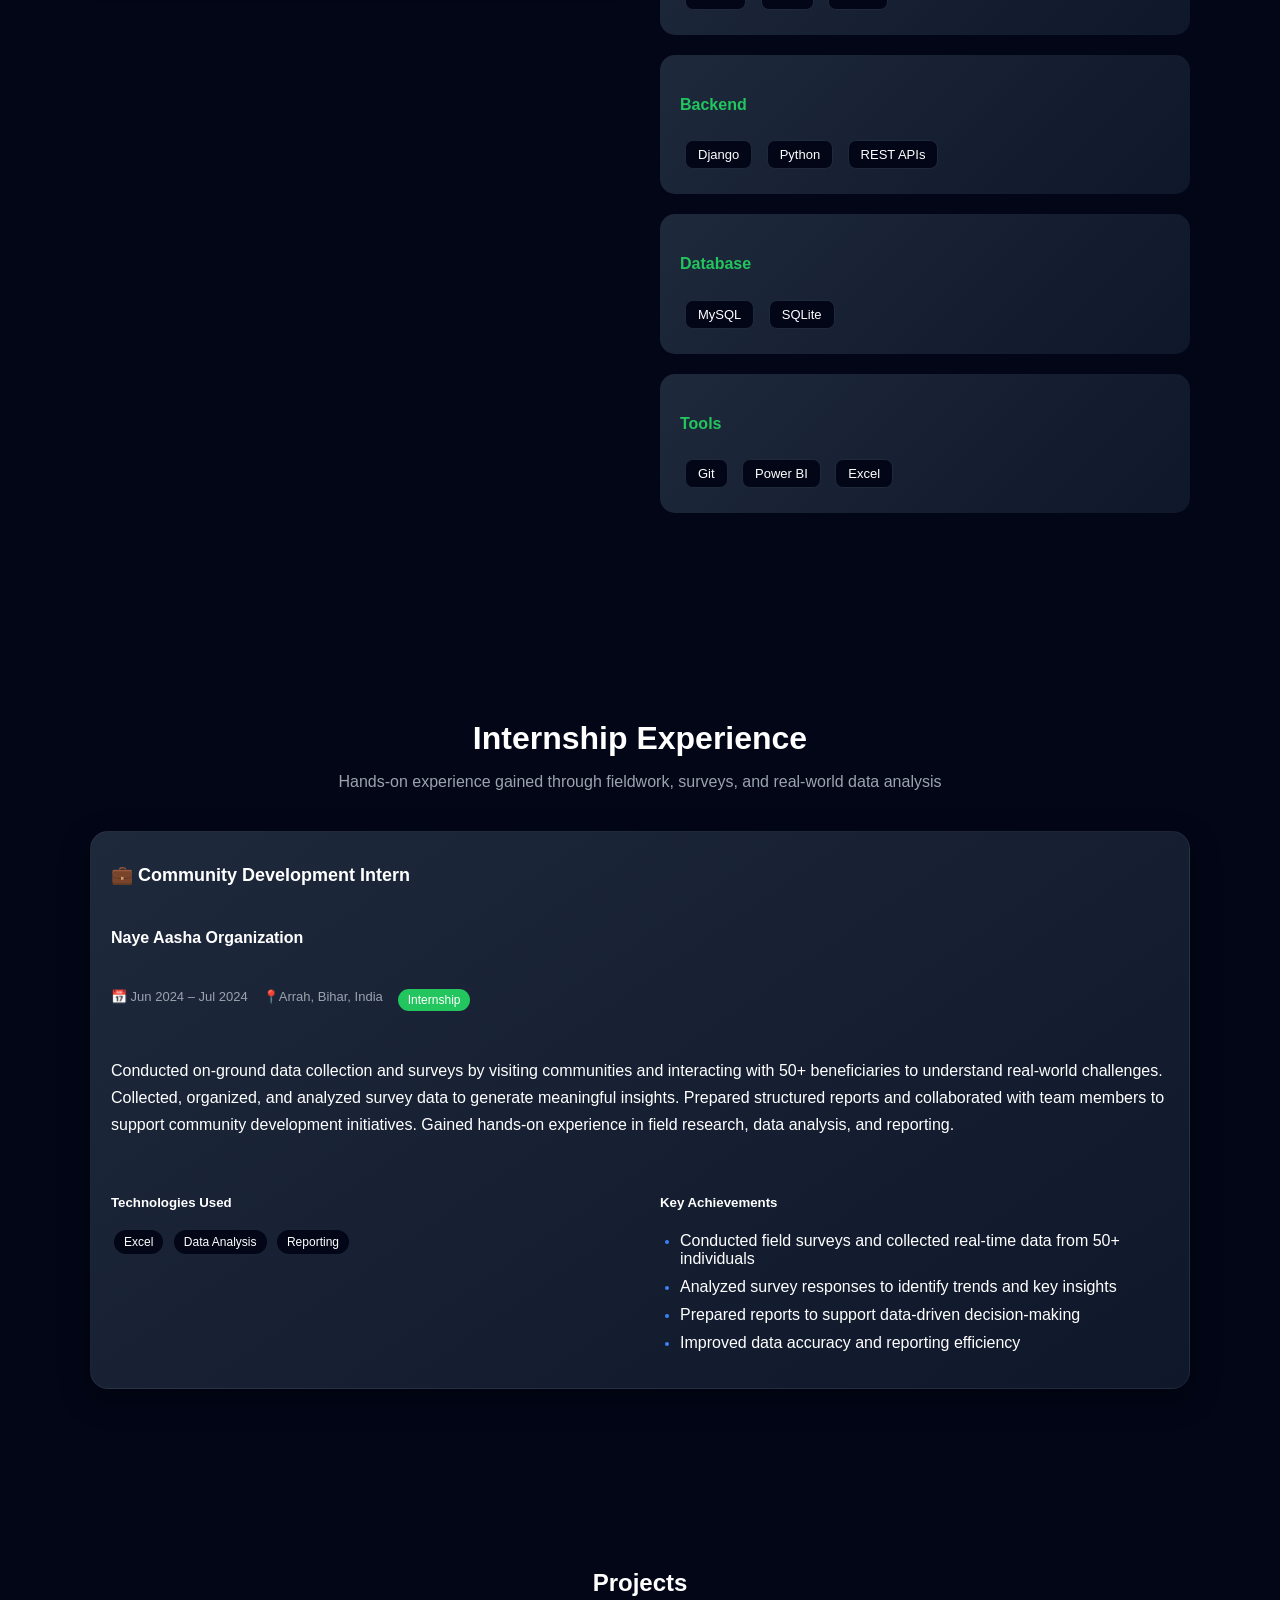
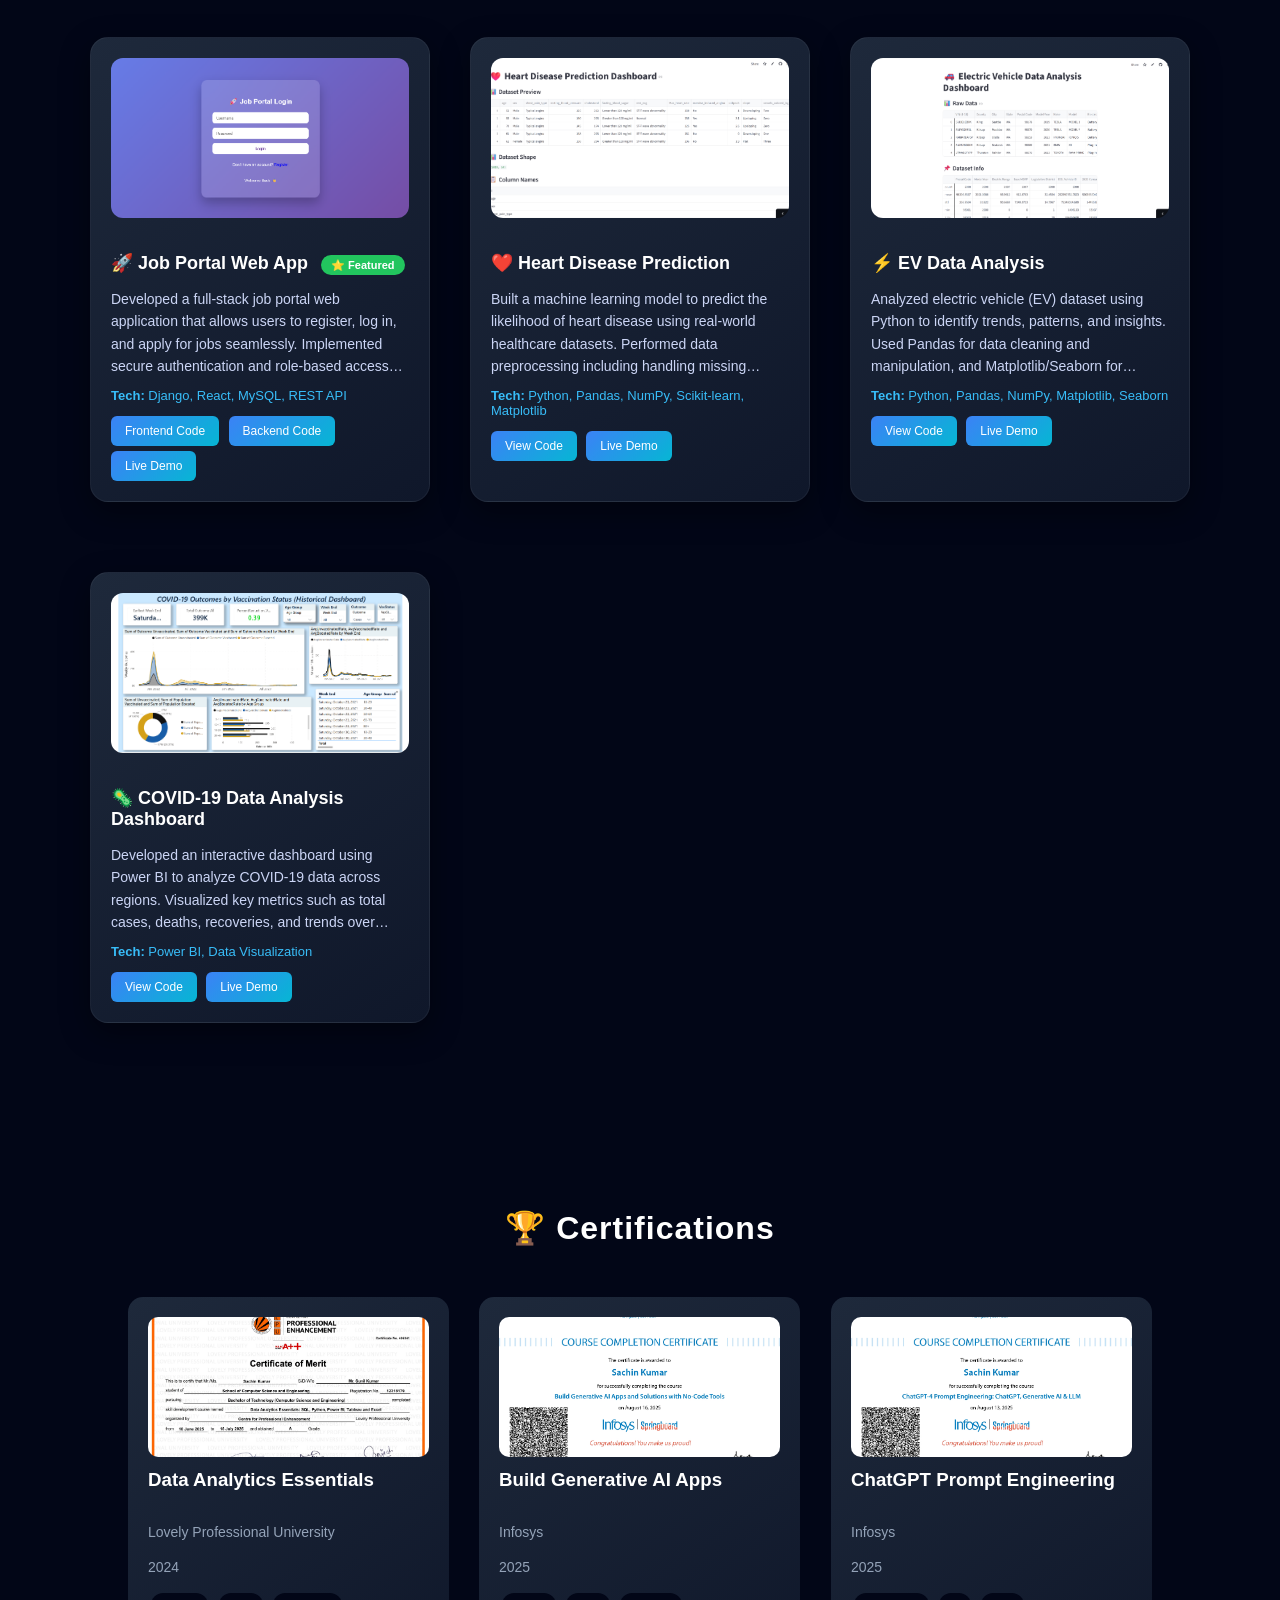
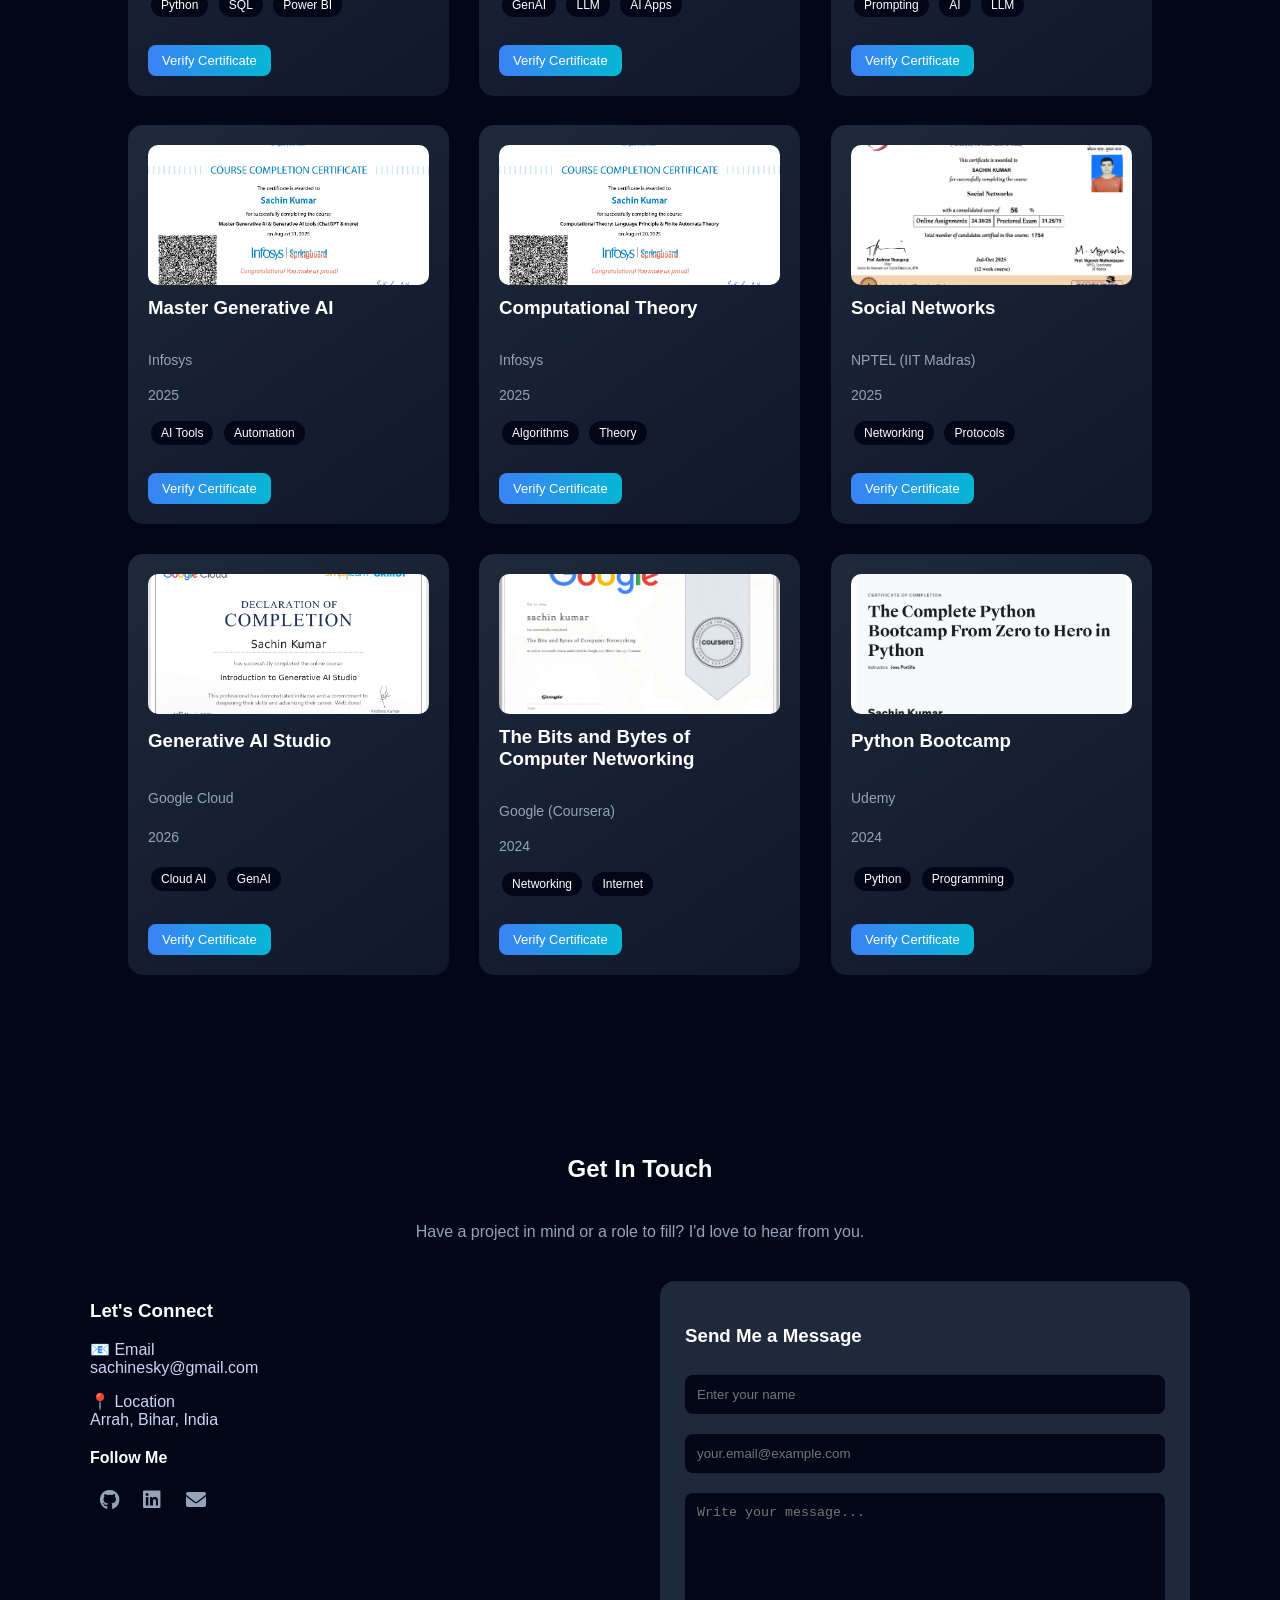
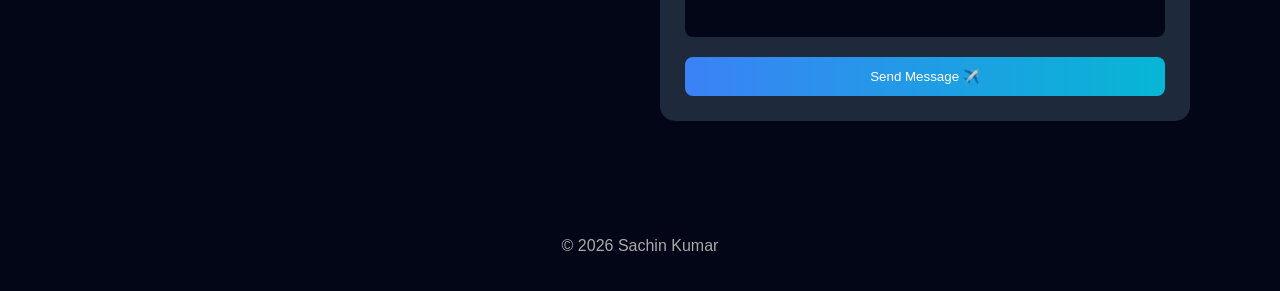
==== commit 1c5b3e64: "update" ====
--- a/index.html
+++ b/index.html
@@ -32,7 +32,11 @@
 <section id="home" class="home">
 <img src="images/Myimages.jpeg" alt="Sachin" class="profile-img">
 <h1><span id="typing"></span></h1>
-<h3>Data Science Enthusiast | Python Full Stack Developer | ML & Data Analytics</h3>
+<h3>
+🚀 Transforming Data into Decisions | 
+💻 Full Stack Developer | 
+📊 Machine Learning Enthusiast
+</h3>
 
 <p>
 Passionate about solving real-world problems using data and technology.
@@ -474,6 +478,7 @@
 </div>
 
 </section>
+
 <!-- CONTACT -->
 <section id="contact">
 
@@ -515,6 +520,8 @@
 
             <textarea name="message" placeholder="Write your message..." required></textarea>
 
+            <input type="hidden" name="_next" value="">
+
             <button type="submit">Send Message ✈️</button>
 
         </form>
@@ -528,8 +535,6 @@
 </div>
 
 </section>
-
-<button id="topBtn">↑</button>
 
 <footer>
 <p>© 2026 Sachin Kumar</p>
--- a/style.css
+++ b/style.css
@@ -835,16 +835,3 @@
 grid-template-columns: 1fr;
 }
 }
-
-#topBtn {
-    position: fixed;
-    bottom: 20px;
-    right: 20px;
-    padding: 10px 14px;
-    border: none;
-    border-radius: 50%;
-    background: #3b82f6;
-    color: white;
-    cursor: pointer;
-    display: none;
-}
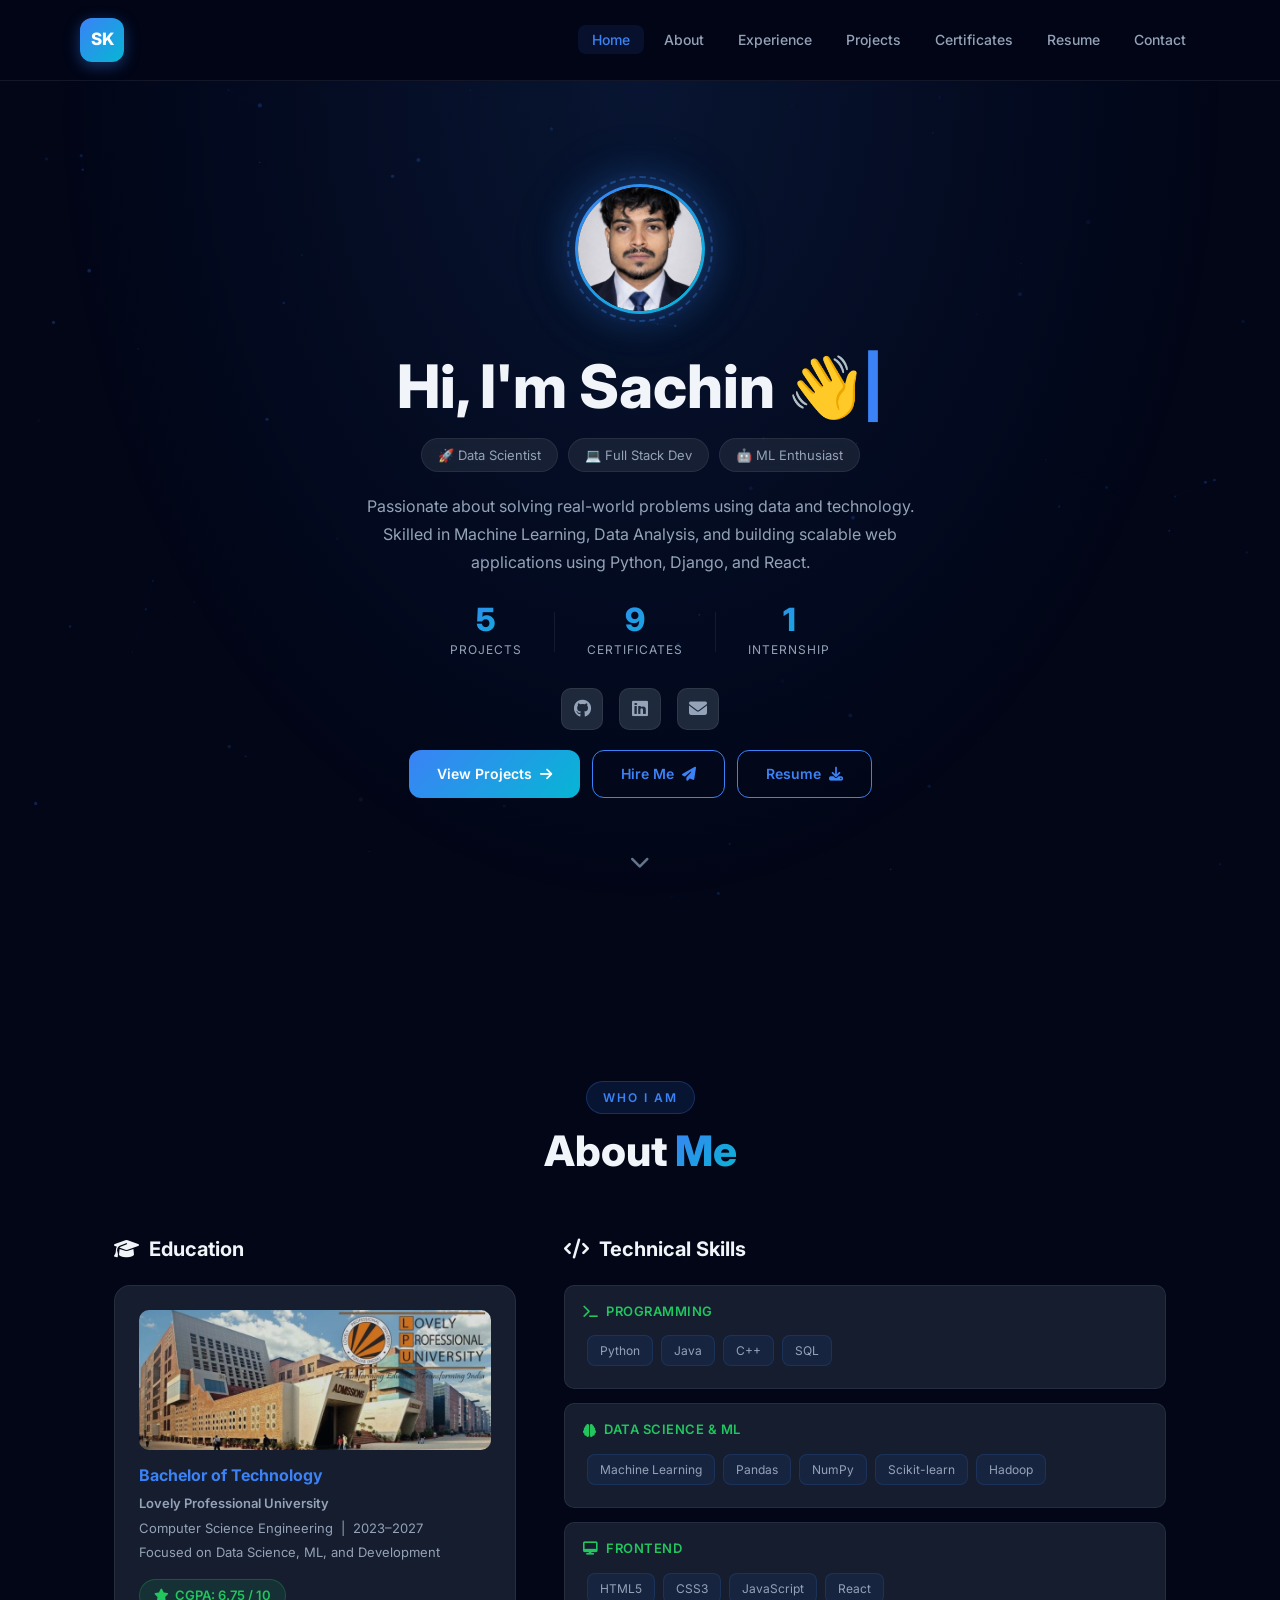
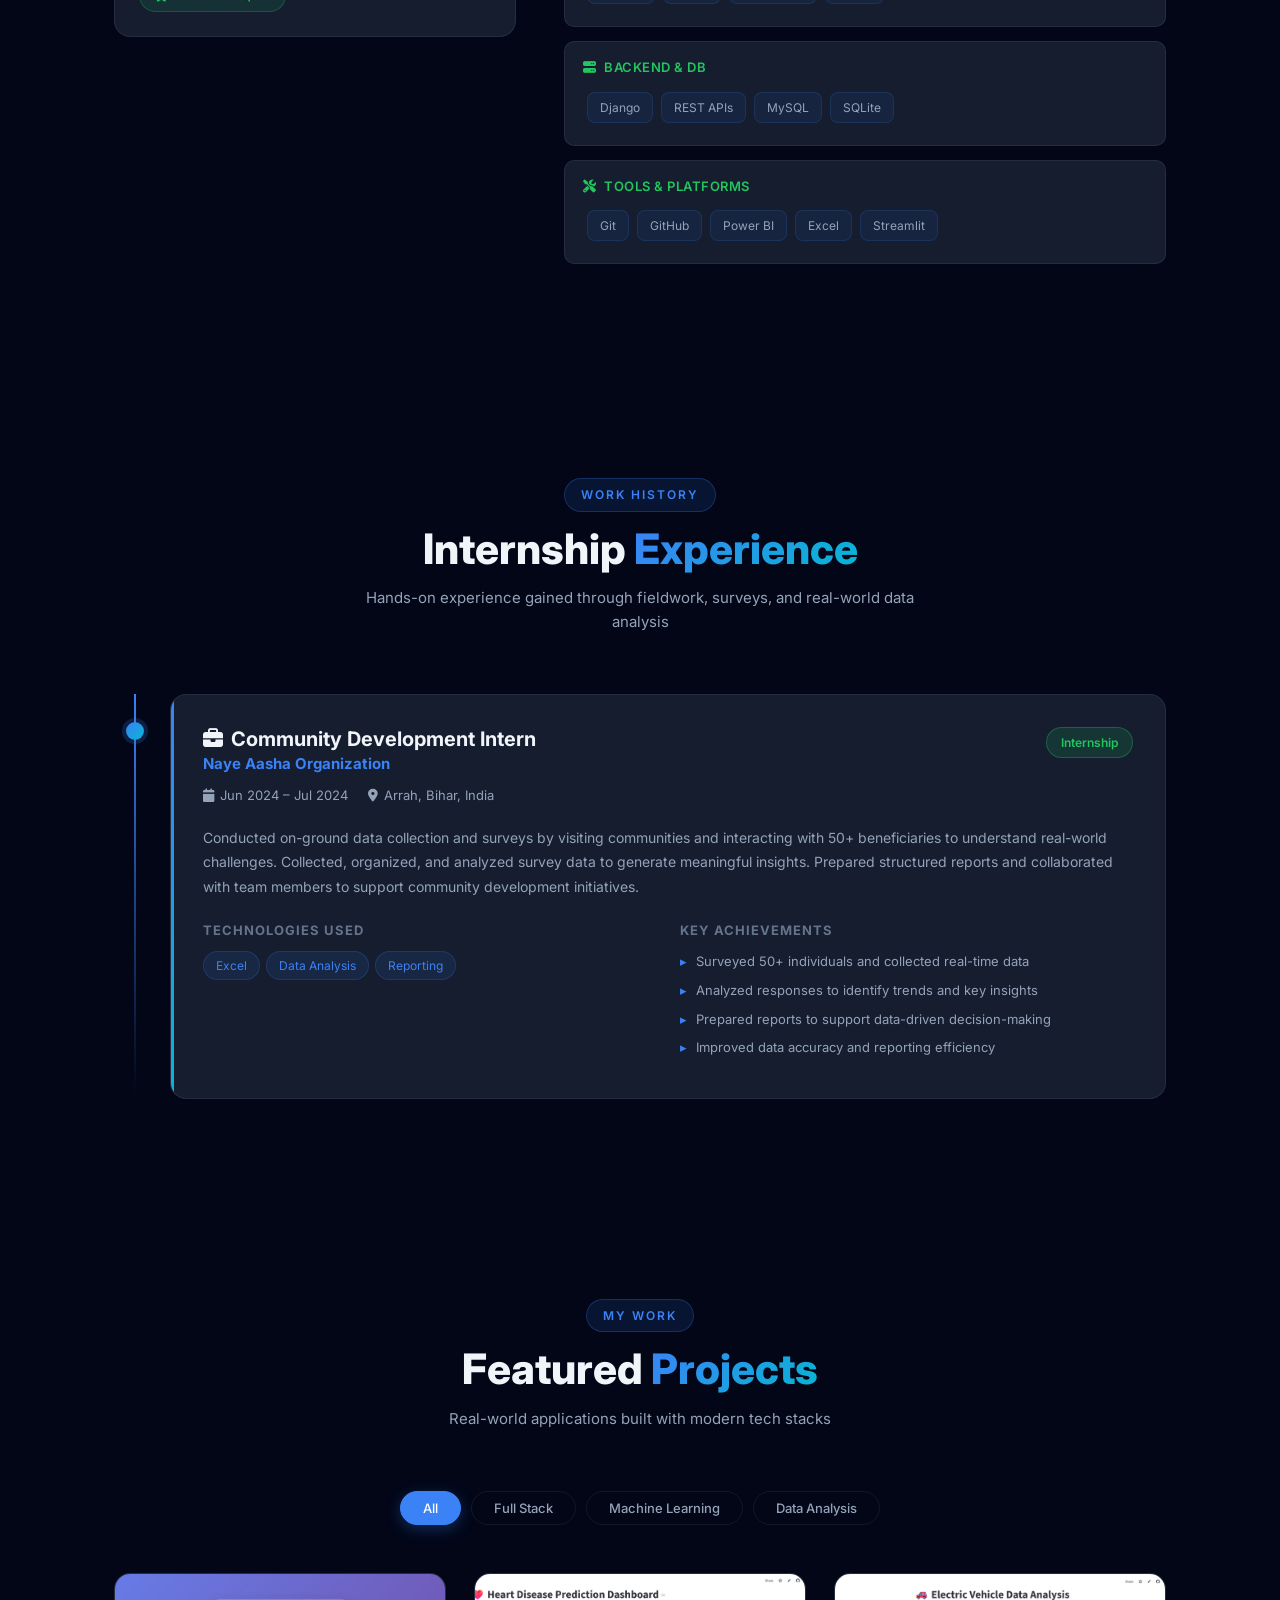
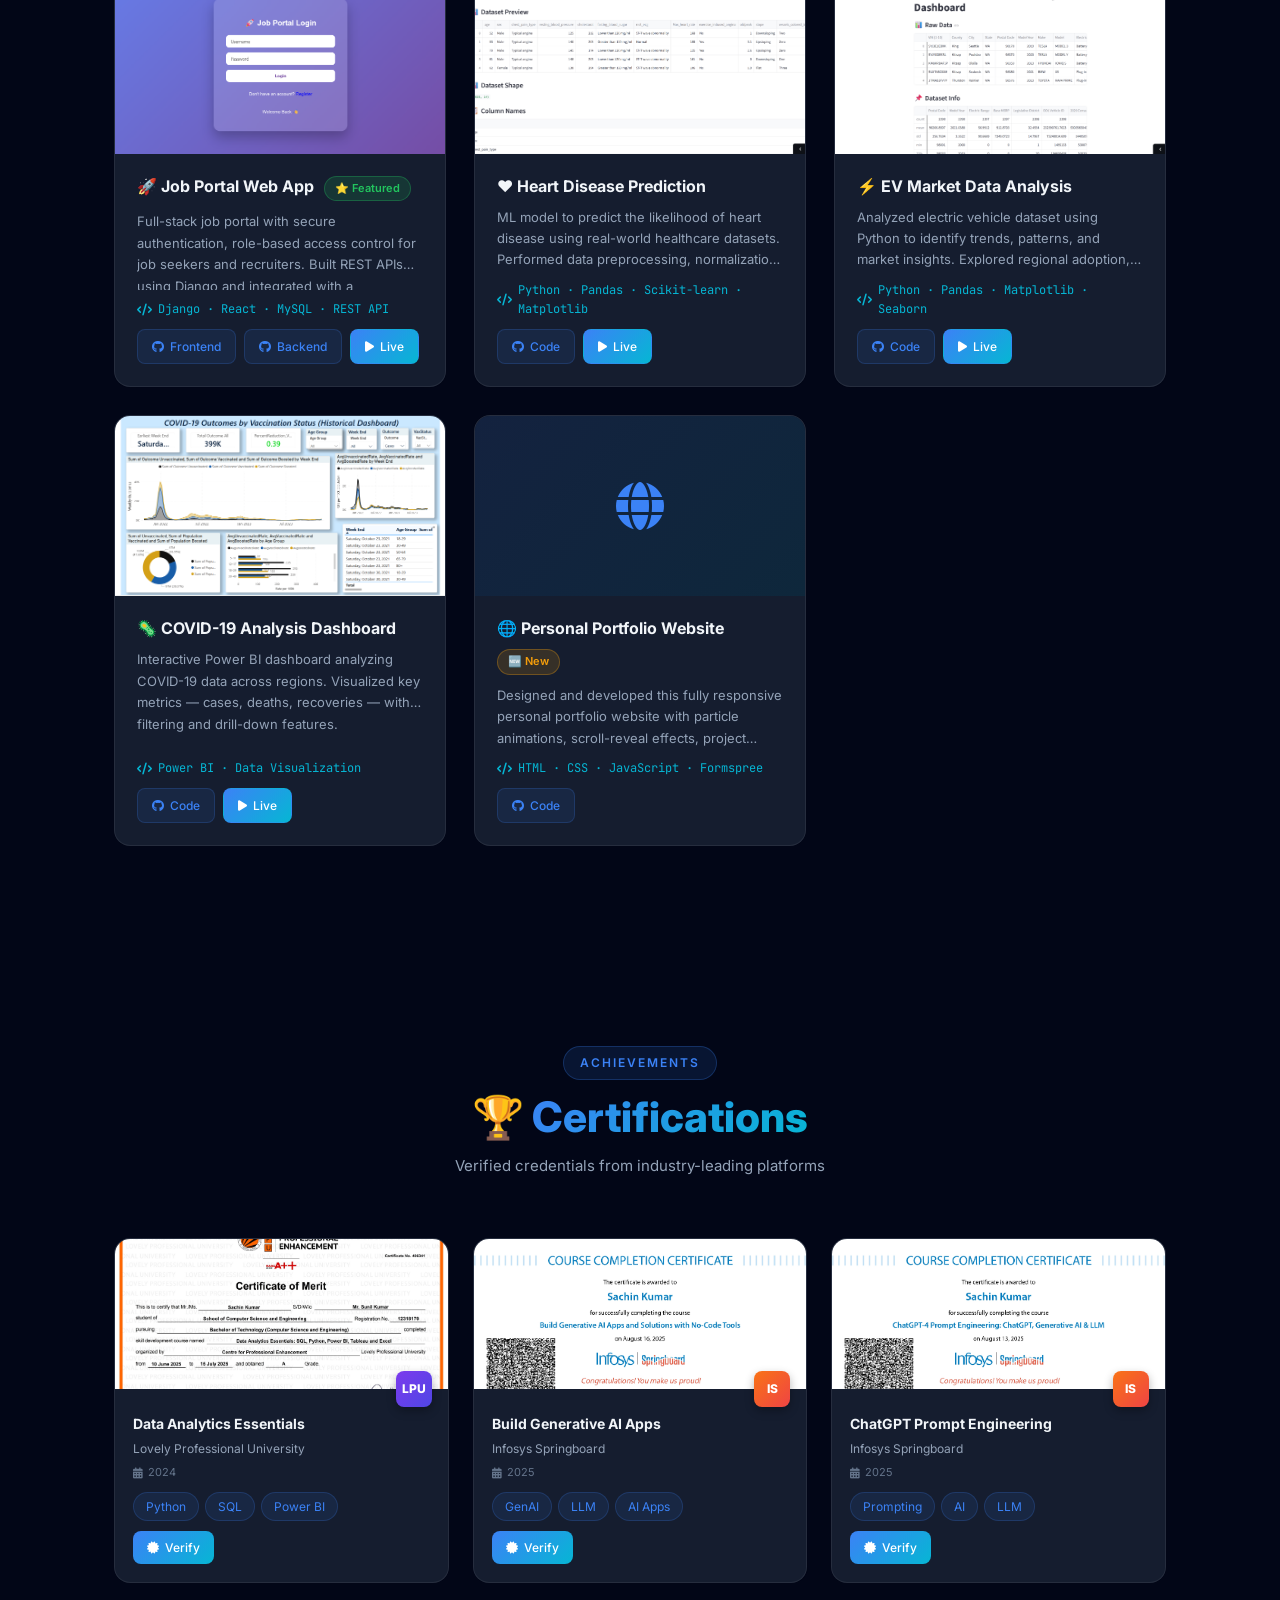
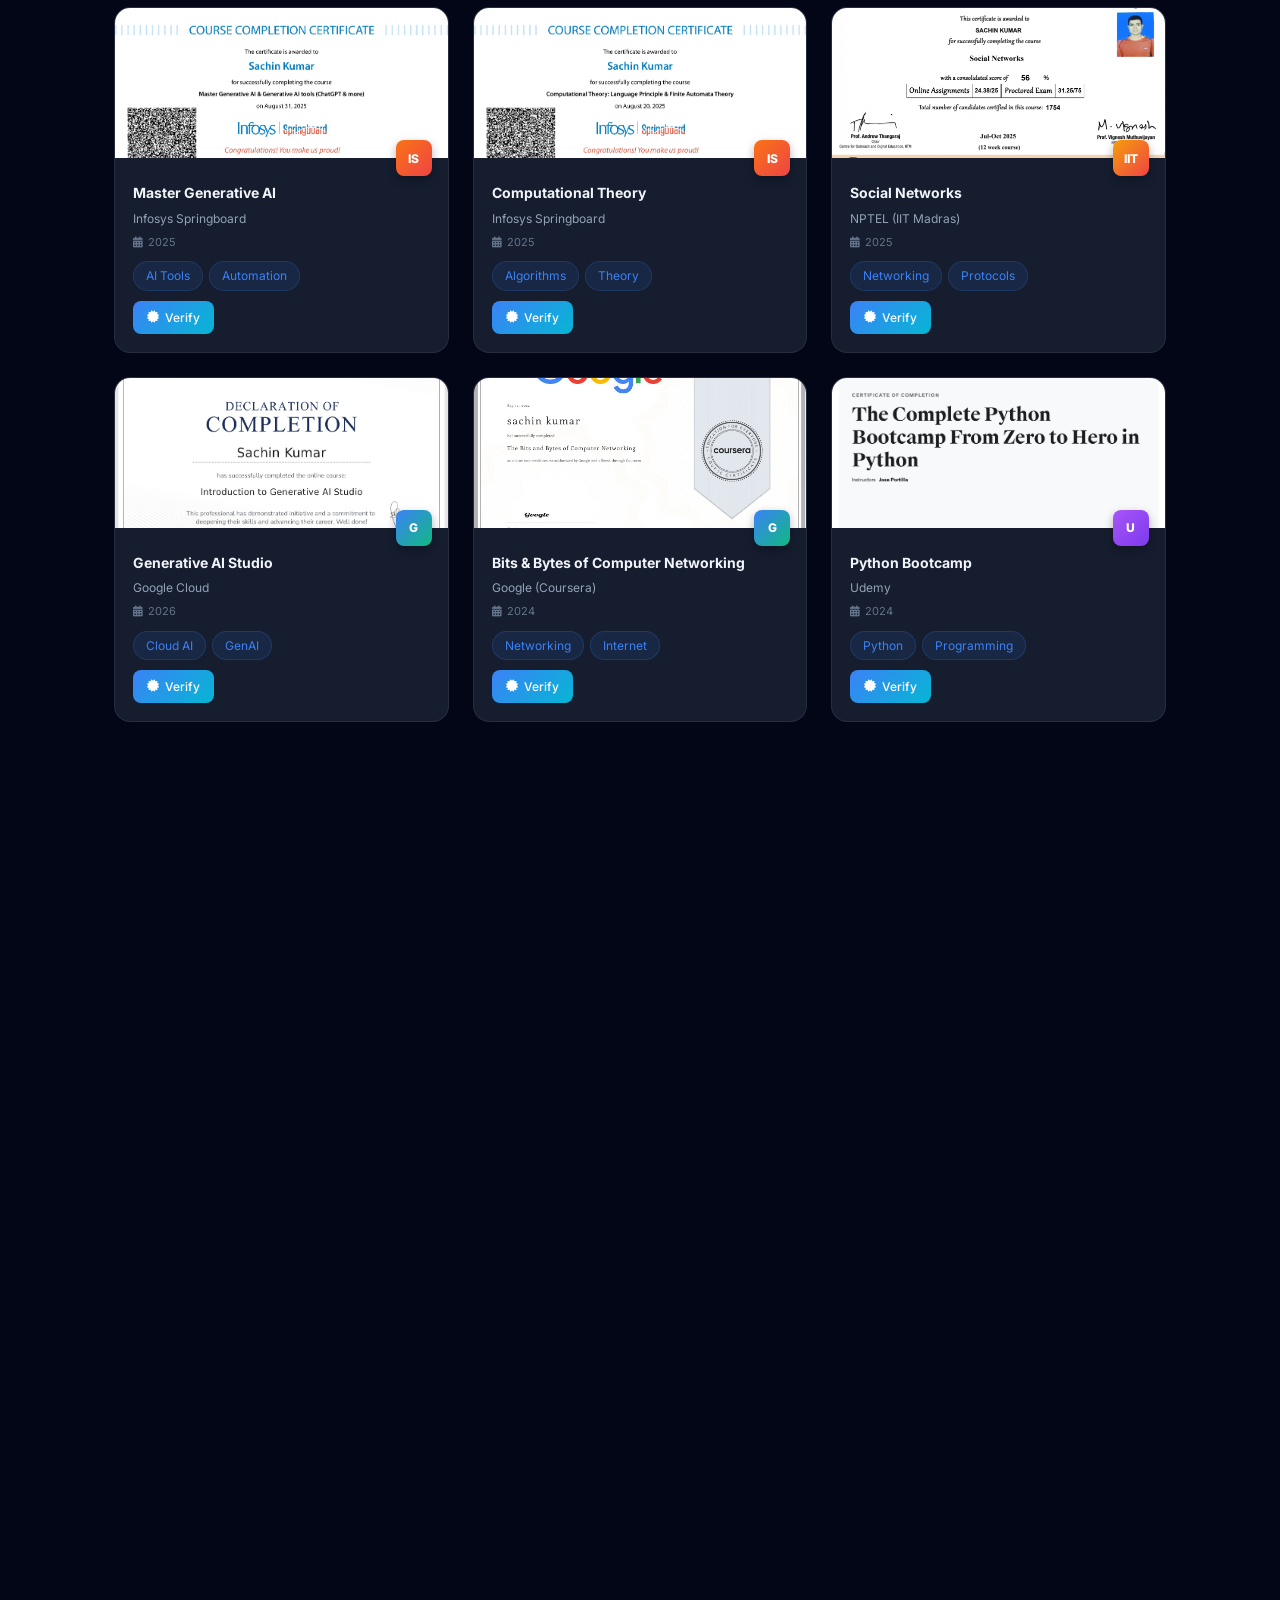
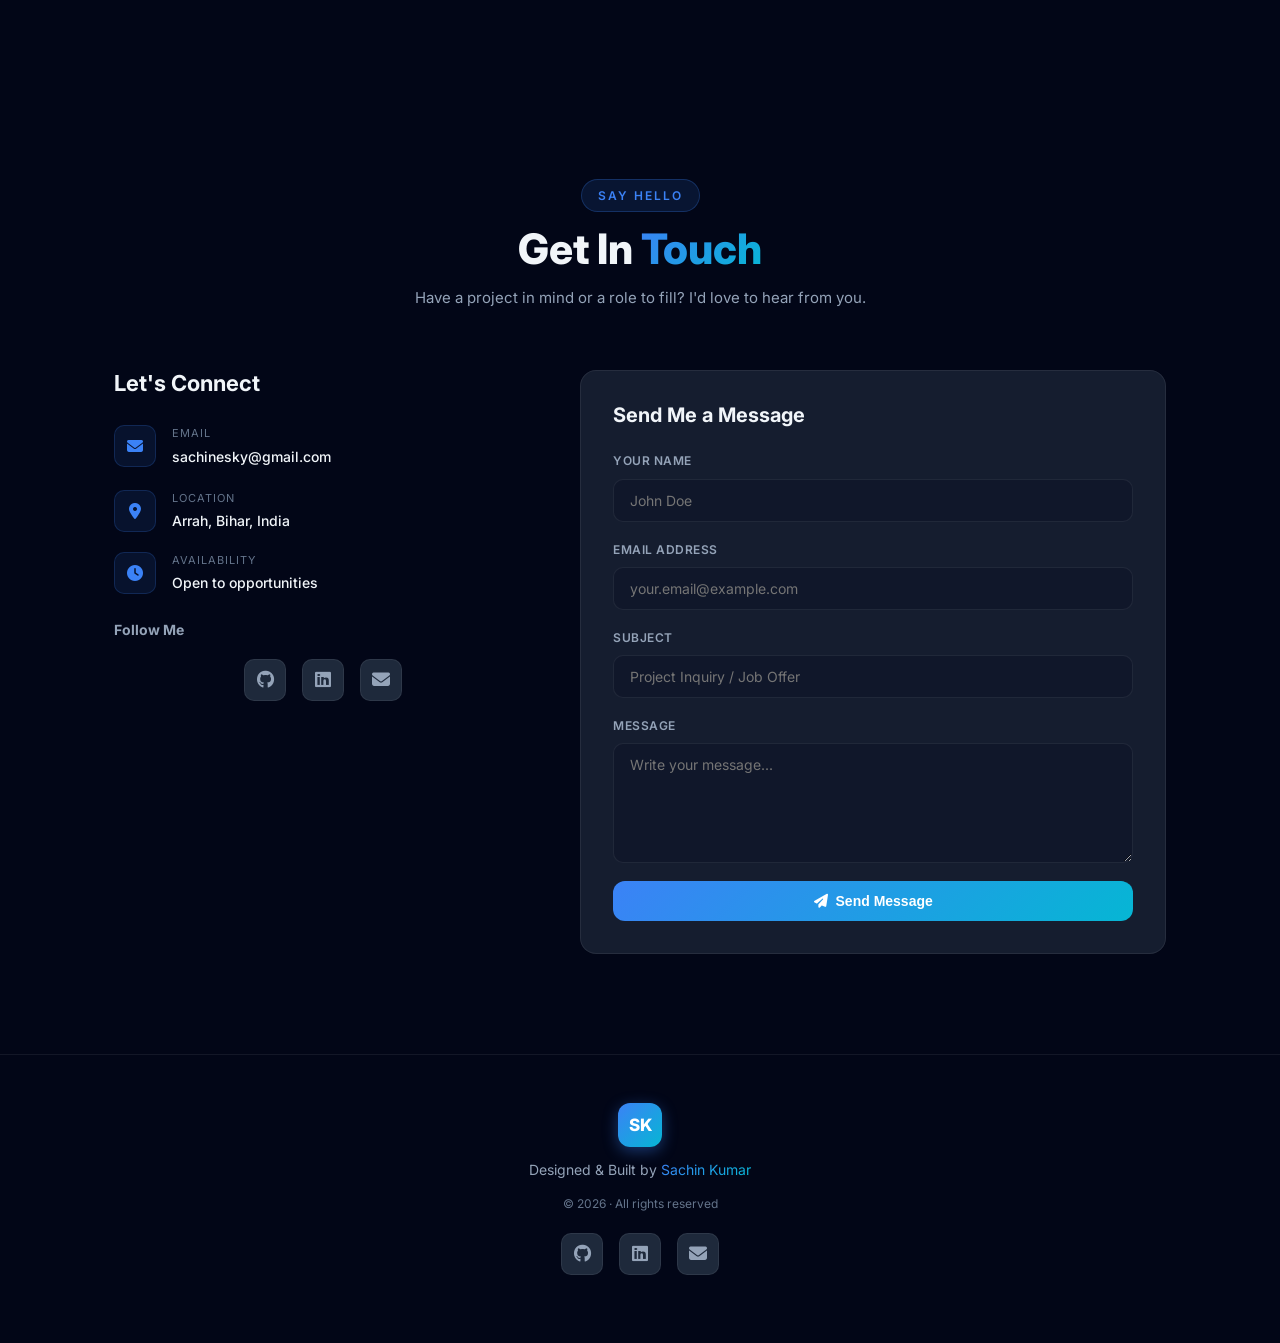
==== commit 7f3d9a3e: "✨ Major portfolio redesign: particles, resume section, project filter, cert modal, glassmorphism UI" ====
--- a/index.html
+++ b/index.html
@@ -5,542 +5,723 @@
 <meta name="viewport" content="width=device-width, initial-scale=1.0">
 <title>Sachin Kumar | Portfolio</title>
 <link rel="stylesheet" href="style.css">
-
 <!-- Icons -->
-<link rel="stylesheet" href="https://cdnjs.cloudflare.com/ajax/libs/font-awesome/6.0.0/css/all.min.css">
+<link rel="stylesheet" href="https://cdnjs.cloudflare.com/ajax/libs/font-awesome/6.5.0/css/all.min.css">
+<!-- Google Fonts -->
+<link href="https://fonts.googleapis.com/css2?family=Inter:wght@300;400;500;600;700;800&family=JetBrains+Mono:wght@400;500&display=swap" rel="stylesheet">
 </head>
 
 <body>
 
+<!-- PARTICLES BACKGROUND -->
+<canvas id="particles-canvas"></canvas>
+
 <!-- NAVBAR -->
-<nav>
-
-<div class="logo">SK</div>
-
-
-<ul>
-<li><a href="#home">Home</a></li>
-<li><a href="#about">About</a></li>
-<li><a href="#experience">Experience</a></li>
-<li><a href="#projects">Projects</a></li>
-<li><a href="#certifications">Certifications</a></li>
-<li><a href="#contact">Contact</a></li>
-</ul>
+<nav id="navbar">
+  <a href="#home" class="logo">SK</a>
+
+  <!-- Hamburger -->
+  <button class="hamburger" id="hamburger" aria-label="Menu">
+    <span></span><span></span><span></span>
+  </button>
+
+  <ul id="nav-menu">
+    <li><a href="#home" class="nav-link">Home</a></li>
+    <li><a href="#about" class="nav-link">About</a></li>
+    <li><a href="#experience" class="nav-link">Experience</a></li>
+    <li><a href="#projects" class="nav-link">Projects</a></li>
+    <li><a href="#certifications" class="nav-link">Certificates</a></li>
+    <li><a href="#resume" class="nav-link">Resume</a></li>
+    <li><a href="#contact" class="nav-link">Contact</a></li>
+  </ul>
 </nav>
 
-<!-- HOME -->
+<!-- ===================== HOME ===================== -->
 <section id="home" class="home">
-<img src="images/Myimages.jpeg" alt="Sachin" class="profile-img">
-<h1><span id="typing"></span></h1>
-<h3>
-🚀 Transforming Data into Decisions | 
-💻 Full Stack Developer | 
-📊 Machine Learning Enthusiast
-</h3>
-
-<p>
-Passionate about solving real-world problems using data and technology.
-Skilled in Machine Learning, Data Analysis, and building scalable web applications 
-using Python, Django, and React. I focus on creating impactful, data-driven solutions 
-through real-world projects.
-
-<br><br>
-<strong>Aspiring Data Scientist focused on building intelligent systems that solve real-world problems.</strong>
-</p>
-
-<div class="socials">
-<a href="https://github.com/93sachin" target="_blank"><i class="fab fa-github"></i></a>
-<a href="https://www.linkedin.com/in/sachin-kumar2027/" target="_blank"><i class="fab fa-linkedin"></i></a>
-<a href="mailto:sachinesky@gmail.com"><i class="fas fa-envelope"></i></a>
+  <div class="home-content">
+    <div class="avatar-wrapper">
+      <img src="images/Myimages.jpeg" alt="Sachin Kumar" class="profile-img">
+      <div class="avatar-ring"></div>
+    </div>
+
+    <h1><span id="typing"></span><span class="cursor">|</span></h1>
+
+    <div class="badge-row">
+      <span class="badge-pill">🚀 Data Scientist</span>
+      <span class="badge-pill">💻 Full Stack Dev</span>
+      <span class="badge-pill">🤖 ML Enthusiast</span>
+    </div>
+
+    <p class="hero-desc">
+      Passionate about solving real-world problems using data and technology.
+      Skilled in Machine Learning, Data Analysis, and building scalable web applications
+      using Python, Django, and React.
+    </p>
+
+    <div class="stat-row">
+      <div class="stat-item">
+        <span class="stat-num">5+</span>
+        <span class="stat-label">Projects</span>
+      </div>
+      <div class="stat-divider"></div>
+      <div class="stat-item">
+        <span class="stat-num">9+</span>
+        <span class="stat-label">Certificates</span>
+      </div>
+      <div class="stat-divider"></div>
+      <div class="stat-item">
+        <span class="stat-num">1</span>
+        <span class="stat-label">Internship</span>
+      </div>
+    </div>
+
+    <div class="socials">
+      <a href="https://github.com/93sachin" target="_blank" title="GitHub"><i class="fab fa-github"></i></a>
+      <a href="https://www.linkedin.com/in/sachin-kumar2027/" target="_blank" title="LinkedIn"><i class="fab fa-linkedin"></i></a>
+      <a href="mailto:sachinesky@gmail.com" title="Email"><i class="fas fa-envelope"></i></a>
+    </div>
+
+    <div class="hero-buttons">
+      <a href="#projects" class="btn-primary">View Projects <i class="fas fa-arrow-right"></i></a>
+      <a href="#contact" class="btn-outline">Hire Me <i class="fas fa-paper-plane"></i></a>
+      <a href="Sachin_Gen_Resume.pdf" target="_blank" class="btn-outline">Resume <i class="fas fa-download"></i></a>
+    </div>
+
+    <a href="#about" class="scroll-down" aria-label="Scroll down">
+      <i class="fas fa-chevron-down"></i>
+    </a>
+  </div>
+</section>
+
+<!-- ===================== ABOUT ===================== -->
+<section id="about" class="reveal">
+  <div class="section-header">
+    <span class="section-tag">Who I Am</span>
+    <h2>About <span class="gradient-text">Me</span></h2>
+  </div>
+
+  <div class="about-container">
+
+    <!-- LEFT: Education -->
+    <div class="education">
+      <h3><i class="fas fa-graduation-cap"></i> Education</h3>
+      <div class="edu-card reveal">
+        <img src="images/lpu.jpg" alt="LPU" class="edu-img">
+        <h4>Bachelor of Technology</h4>
+        <p class="uni-name">Lovely Professional University</p>
+        <p>Computer Science Engineering &nbsp;|&nbsp; 2023–2027</p>
+        <p>Focused on Data Science, ML, and Development</p>
+        <div class="cgpa-badge"><i class="fas fa-star"></i> CGPA: 6.75 / 10</div>
+      </div>
+    </div>
+
+    <!-- RIGHT: Skills -->
+    <div class="skills-section">
+      <h3><i class="fas fa-code"></i> Technical Skills</h3>
+
+      <div class="skill-box reveal">
+        <h4><i class="fas fa-terminal"></i> Programming</h4>
+        <span>Python</span><span>Java</span><span>C++</span><span>SQL</span>
+      </div>
+
+      <div class="skill-box reveal">
+        <h4><i class="fas fa-brain"></i> Data Science &amp; ML</h4>
+        <span>Machine Learning</span><span>Pandas</span><span>NumPy</span><span>Scikit-learn</span><span>Hadoop</span>
+      </div>
+
+      <div class="skill-box reveal">
+        <h4><i class="fas fa-desktop"></i> Frontend</h4>
+        <span>HTML5</span><span>CSS3</span><span>JavaScript</span><span>React</span>
+      </div>
+
+      <div class="skill-box reveal">
+        <h4><i class="fas fa-server"></i> Backend &amp; DB</h4>
+        <span>Django</span><span>REST APIs</span><span>MySQL</span><span>SQLite</span>
+      </div>
+
+      <div class="skill-box reveal">
+        <h4><i class="fas fa-tools"></i> Tools &amp; Platforms</h4>
+        <span>Git</span><span>GitHub</span><span>Power BI</span><span>Excel</span><span>Streamlit</span>
+      </div>
+    </div>
+
+  </div>
+</section>
+
+<!-- ===================== EXPERIENCE ===================== -->
+<section id="experience" class="reveal">
+  <div class="section-header">
+    <span class="section-tag">Work History</span>
+    <h2>Internship <span class="gradient-text">Experience</span></h2>
+    <p class="section-sub">Hands-on experience gained through fieldwork, surveys, and real-world data analysis</p>
+  </div>
+
+  <div class="timeline">
+    <div class="timeline-item reveal">
+      <div class="timeline-dot"></div>
+      <div class="card experience-card">
+        <div class="exp-header">
+          <div>
+            <h3><i class="fas fa-briefcase"></i> Community Development Intern</h3>
+            <h4 class="exp-org">Naye Aasha Organization</h4>
+          </div>
+          <span class="badge">Internship</span>
+        </div>
+
+        <div class="exp-meta">
+          <span><i class="fas fa-calendar"></i> Jun 2024 – Jul 2024</span>
+          <span><i class="fas fa-map-marker-alt"></i> Arrah, Bihar, India</span>
+        </div>
+
+        <p class="exp-desc">
+          Conducted on-ground data collection and surveys by visiting communities and interacting with 50+ beneficiaries
+          to understand real-world challenges. Collected, organized, and analyzed survey data to generate meaningful insights.
+          Prepared structured reports and collaborated with team members to support community development initiatives.
+        </p>
+
+        <div class="exp-bottom">
+          <div>
+            <h5>Technologies Used</h5>
+            <div class="tags">
+              <span>Excel</span><span>Data Analysis</span><span>Reporting</span>
+            </div>
+          </div>
+          <div>
+            <h5>Key Achievements</h5>
+            <ul>
+              <li>Surveyed 50+ individuals and collected real-time data</li>
+              <li>Analyzed responses to identify trends and key insights</li>
+              <li>Prepared reports to support data-driven decision-making</li>
+              <li>Improved data accuracy and reporting efficiency</li>
+            </ul>
+          </div>
+        </div>
+      </div>
+    </div>
+  </div>
+</section>
+
+<!-- ===================== PROJECTS ===================== -->
+<section id="projects" class="reveal">
+  <div class="section-header">
+    <span class="section-tag">My Work</span>
+    <h2>Featured <span class="gradient-text">Projects</span></h2>
+    <p class="section-sub">Real-world applications built with modern tech stacks</p>
+  </div>
+
+  <!-- Filter Buttons -->
+  <div class="filter-row">
+    <button class="filter-btn active" data-filter="all">All</button>
+    <button class="filter-btn" data-filter="fullstack">Full Stack</button>
+    <button class="filter-btn" data-filter="ml">Machine Learning</button>
+    <button class="filter-btn" data-filter="data">Data Analysis</button>
+  </div>
+
+  <div class="project-grid">
+
+    <!-- 1: Job Portal -->
+    <div class="card project-card reveal" data-category="fullstack">
+      <div class="project-img-wrap">
+        <img src="images/job-portal.png" class="project-img" alt="Job Portal">
+        <div class="project-overlay"><i class="fas fa-external-link-alt"></i></div>
+      </div>
+      <div class="project-body">
+        <div class="project-top">
+          <h3>🚀 Job Portal Web App</h3>
+          <span class="featured">⭐ Featured</span>
+        </div>
+        <p class="desc">
+          Full-stack job portal with secure authentication, role-based access control for job seekers and recruiters.
+          Built REST APIs using Django and integrated with a responsive React frontend with job posting, application tracking, and dashboards.
+        </p>
+        <p class="tech"><i class="fas fa-code"></i> Django · React · MySQL · REST API</p>
+        <div class="card-buttons">
+          <a href="https://github.com/93sachin/job-portal-frontend.git" target="_blank"><i class="fab fa-github"></i> Frontend</a>
+          <a href="https://github.com/93sachin/job-portal-backend.git" target="_blank"><i class="fab fa-github"></i> Backend</a>
+          <a href="https://job-portal-frontend-2rns.vercel.app/" target="_blank" class="btn-live"><i class="fas fa-play"></i> Live</a>
+        </div>
+      </div>
+    </div>
+
+    <!-- 2: Heart Disease -->
+    <div class="card project-card reveal" data-category="ml">
+      <div class="project-img-wrap">
+        <img src="images/heart.png" class="project-img" alt="Heart Disease Prediction">
+        <div class="project-overlay"><i class="fas fa-external-link-alt"></i></div>
+      </div>
+      <div class="project-body">
+        <div class="project-top">
+          <h3>❤️ Heart Disease Prediction</h3>
+        </div>
+        <p class="desc">
+          ML model to predict the likelihood of heart disease using real-world healthcare datasets.
+          Performed data preprocessing, normalization, feature selection and evaluated multiple models achieving ~80% accuracy.
+        </p>
+        <p class="tech"><i class="fas fa-code"></i> Python · Pandas · Scikit-learn · Matplotlib</p>
+        <div class="card-buttons">
+          <a href="https://github.com/93sachin/Heart_diseases_prediction-System.git" target="_blank"><i class="fab fa-github"></i> Code</a>
+          <a href="https://heart-disease-ml-dashboard-cjldaxzdmkbqzzfazyzjnr.streamlit.app/" target="_blank" class="btn-live"><i class="fas fa-play"></i> Live</a>
+        </div>
+      </div>
+    </div>
+
+    <!-- 3: EV Analysis -->
+    <div class="card project-card reveal" data-category="data">
+      <div class="project-img-wrap">
+        <img src="images/ev.png" class="project-img" alt="EV Data Analysis">
+        <div class="project-overlay"><i class="fas fa-external-link-alt"></i></div>
+      </div>
+      <div class="project-body">
+        <div class="project-top">
+          <h3>⚡ EV Market Data Analysis</h3>
+        </div>
+        <p class="desc">
+          Analyzed electric vehicle dataset using Python to identify trends, patterns, and market insights.
+          Explored regional adoption, growth trends, and market distribution with rich visualizations.
+        </p>
+        <p class="tech"><i class="fas fa-code"></i> Python · Pandas · Matplotlib · Seaborn</p>
+        <div class="card-buttons">
+          <a href="https://github.com/93sachin/Python-project-.git" target="_blank"><i class="fab fa-github"></i> Code</a>
+          <a href="https://mu8qrsvpwaawa3shvmc3zk.streamlit.app/" target="_blank" class="btn-live"><i class="fas fa-play"></i> Live</a>
+        </div>
+      </div>
+    </div>
+
+    <!-- 4: COVID Dashboard -->
+    <div class="card project-card reveal" data-category="data">
+      <div class="project-img-wrap">
+        <img src="images/covid.png" class="project-img" alt="COVID Dashboard">
+        <div class="project-overlay"><i class="fas fa-external-link-alt"></i></div>
+      </div>
+      <div class="project-body">
+        <div class="project-top">
+          <h3>🦠 COVID-19 Analysis Dashboard</h3>
+        </div>
+        <p class="desc">
+          Interactive Power BI dashboard analyzing COVID-19 data across regions.
+          Visualized key metrics — cases, deaths, recoveries — with filtering and drill-down features.
+        </p>
+        <p class="tech"><i class="fas fa-code"></i> Power BI · Data Visualization</p>
+        <div class="card-buttons">
+          <a href="https://github.com/93sachin/Covid-19-Analysis-Dashboard.git" target="_blank"><i class="fab fa-github"></i> Code</a>
+          <a href="https://app.powerbi.com/view?r=eyJrIjoiODQxZGFlYzYtNzY5NS00ODEyLWI3M2EtYWY2OWU2OGZiN2I2IiwidCI6ImUxNGU3M2ViLTUyNTEtNDM4OC04ZDY3LThmOWYyZTJkNWE0NiIsImMiOjEwfQ%3D%3D" target="_blank" class="btn-live"><i class="fas fa-play"></i> Live</a>
+        </div>
+      </div>
+    </div>
+
+    <!-- 5: Portfolio Website -->
+    <div class="card project-card reveal" data-category="fullstack">
+      <div class="project-img-wrap">
+        <div class="project-img-placeholder">
+          <i class="fas fa-globe"></i>
+        </div>
+        <div class="project-overlay"><i class="fas fa-external-link-alt"></i></div>
+      </div>
+      <div class="project-body">
+        <div class="project-top">
+          <h3>🌐 Personal Portfolio Website</h3>
+          <span class="featured new-badge">🆕 New</span>
+        </div>
+        <p class="desc">
+          Designed and developed this fully responsive personal portfolio website with particle animations,
+          scroll-reveal effects, project filtering, certificate lightbox, and a working contact form.
+        </p>
+        <p class="tech"><i class="fas fa-code"></i> HTML · CSS · JavaScript · Formspree</p>
+        <div class="card-buttons">
+          <a href="https://github.com/93sachin/sachin-portfolio.git" target="_blank"><i class="fab fa-github"></i> Code</a>
+        </div>
+      </div>
+    </div>
+
+  </div>
+</section>
+
+<!-- ===================== CERTIFICATIONS ===================== -->
+<section id="certifications" class="reveal">
+  <div class="section-header">
+    <span class="section-tag">Achievements</span>
+    <h2>🏆 <span class="gradient-text">Certifications</span></h2>
+    <p class="section-sub">Verified credentials from industry-leading platforms</p>
+  </div>
+
+  <div class="cert-grid">
+
+    <!-- 1 -->
+    <div class="cert-card reveal" onclick="openCertModal(this)">
+      <div class="cert-img-wrap">
+        <img src="images/training.jpg" class="cert-img" alt="Data Analytics">
+        <div class="cert-overlay"><i class="fas fa-expand"></i></div>
+      </div>
+      <div class="cert-body">
+        <div class="cert-issuer-logo lpu-bg">LPU</div>
+        <h3>Data Analytics Essentials</h3>
+        <p class="org">Lovely Professional University</p>
+        <p class="date"><i class="fas fa-calendar-alt"></i> 2024</p>
+        <div class="tags"><span>Python</span><span>SQL</span><span>Power BI</span></div>
+        <a href="images/training.jpg" target="_blank" class="cert-btn" onclick="event.stopPropagation()">
+          <i class="fas fa-certificate"></i> Verify
+        </a>
+      </div>
+    </div>
+
+    <!-- 2 -->
+    <div class="cert-card reveal" onclick="openCertModal(this)">
+      <div class="cert-img-wrap">
+        <img src="images/genai.jpg" class="cert-img" alt="GenAI">
+        <div class="cert-overlay"><i class="fas fa-expand"></i></div>
+      </div>
+      <div class="cert-body">
+        <div class="cert-issuer-logo infosys-bg">IS</div>
+        <h3>Build Generative AI Apps</h3>
+        <p class="org">Infosys Springboard</p>
+        <p class="date"><i class="fas fa-calendar-alt"></i> 2025</p>
+        <div class="tags"><span>GenAI</span><span>LLM</span><span>AI Apps</span></div>
+        <a href="https://infyspringboard.onwingspan.com/web/en/app/profile/competency/certificate" target="_blank" class="cert-btn" onclick="event.stopPropagation()">
+          <i class="fas fa-certificate"></i> Verify
+        </a>
+      </div>
+    </div>
+
+    <!-- 3 -->
+    <div class="cert-card reveal" onclick="openCertModal(this)">
+      <div class="cert-img-wrap">
+        <img src="images/chatgpt.jpg" class="cert-img" alt="ChatGPT">
+        <div class="cert-overlay"><i class="fas fa-expand"></i></div>
+      </div>
+      <div class="cert-body">
+        <div class="cert-issuer-logo infosys-bg">IS</div>
+        <h3>ChatGPT Prompt Engineering</h3>
+        <p class="org">Infosys Springboard</p>
+        <p class="date"><i class="fas fa-calendar-alt"></i> 2025</p>
+        <div class="tags"><span>Prompting</span><span>AI</span><span>LLM</span></div>
+        <a href="https://infyspringboard.onwingspan.com/web/en/app/profile/competency/certificate" target="_blank" class="cert-btn" onclick="event.stopPropagation()">
+          <i class="fas fa-certificate"></i> Verify
+        </a>
+      </div>
+    </div>
+
+    <!-- 4 -->
+    <div class="cert-card reveal" onclick="openCertModal(this)">
+      <div class="cert-img-wrap">
+        <img src="images/masterai.jpg" class="cert-img" alt="Master GenAI">
+        <div class="cert-overlay"><i class="fas fa-expand"></i></div>
+      </div>
+      <div class="cert-body">
+        <div class="cert-issuer-logo infosys-bg">IS</div>
+        <h3>Master Generative AI</h3>
+        <p class="org">Infosys Springboard</p>
+        <p class="date"><i class="fas fa-calendar-alt"></i> 2025</p>
+        <div class="tags"><span>AI Tools</span><span>Automation</span></div>
+        <a href="https://infyspringboard.onwingspan.com/web/en/app/profile/competency/certificate" target="_blank" class="cert-btn" onclick="event.stopPropagation()">
+          <i class="fas fa-certificate"></i> Verify
+        </a>
+      </div>
+    </div>
+
+    <!-- 5 -->
+    <div class="cert-card reveal" onclick="openCertModal(this)">
+      <div class="cert-img-wrap">
+        <img src="images/infosys.jpg" class="cert-img" alt="Computational Theory">
+        <div class="cert-overlay"><i class="fas fa-expand"></i></div>
+      </div>
+      <div class="cert-body">
+        <div class="cert-issuer-logo infosys-bg">IS</div>
+        <h3>Computational Theory</h3>
+        <p class="org">Infosys Springboard</p>
+        <p class="date"><i class="fas fa-calendar-alt"></i> 2025</p>
+        <div class="tags"><span>Algorithms</span><span>Theory</span></div>
+        <a href="https://infyspringboard.onwingspan.com/web/en/app/profile/competency/certificate" target="_blank" class="cert-btn" onclick="event.stopPropagation()">
+          <i class="fas fa-certificate"></i> Verify
+        </a>
+      </div>
+    </div>
+
+    <!-- 6 -->
+    <div class="cert-card reveal" onclick="openCertModal(this)">
+      <div class="cert-img-wrap">
+        <img src="images/nptel.jpg" class="cert-img" alt="Social Networks">
+        <div class="cert-overlay"><i class="fas fa-expand"></i></div>
+      </div>
+      <div class="cert-body">
+        <div class="cert-issuer-logo nptel-bg">IIT</div>
+        <h3>Social Networks</h3>
+        <p class="org">NPTEL (IIT Madras)</p>
+        <p class="date"><i class="fas fa-calendar-alt"></i> 2025</p>
+        <div class="tags"><span>Networking</span><span>Protocols</span></div>
+        <a href="https://archive.nptel.ac.in/content/noc/NOC25/SEM2/Ecertificates/106/noc25-cs102/Course/NPTEL25CS102S95870066310798222.pdf" target="_blank" class="cert-btn" onclick="event.stopPropagation()">
+          <i class="fas fa-certificate"></i> Verify
+        </a>
+      </div>
+    </div>
+
+    <!-- 7 -->
+    <div class="cert-card reveal" onclick="openCertModal(this)">
+      <div class="cert-img-wrap">
+        <img src="images/google.jpg" class="cert-img" alt="Google Cloud">
+        <div class="cert-overlay"><i class="fas fa-expand"></i></div>
+      </div>
+      <div class="cert-body">
+        <div class="cert-issuer-logo google-bg">G</div>
+        <h3>Generative AI Studio</h3>
+        <p class="org">Google Cloud</p>
+        <p class="date"><i class="fas fa-calendar-alt"></i> 2026</p>
+        <div class="tags"><span>Cloud AI</span><span>GenAI</span></div>
+        <a href="https://simpli.app.link/7EyhmAyTr1b" target="_blank" class="cert-btn" onclick="event.stopPropagation()">
+          <i class="fas fa-certificate"></i> Verify
+        </a>
+      </div>
+    </div>
+
+    <!-- 8 -->
+    <div class="cert-card reveal" onclick="openCertModal(this)">
+      <div class="cert-img-wrap">
+        <img src="images/coursera.jpg" class="cert-img" alt="Coursera">
+        <div class="cert-overlay"><i class="fas fa-expand"></i></div>
+      </div>
+      <div class="cert-body">
+        <div class="cert-issuer-logo google-bg">G</div>
+        <h3>Bits &amp; Bytes of Computer Networking</h3>
+        <p class="org">Google (Coursera)</p>
+        <p class="date"><i class="fas fa-calendar-alt"></i> 2024</p>
+        <div class="tags"><span>Networking</span><span>Internet</span></div>
+        <a href="https://www.coursera.org/account/accomplishments/verify/M6QQNWAVPE96" target="_blank" class="cert-btn" onclick="event.stopPropagation()">
+          <i class="fas fa-certificate"></i> Verify
+        </a>
+      </div>
+    </div>
+
+    <!-- 9 -->
+    <div class="cert-card reveal" onclick="openCertModal(this)">
+      <div class="cert-img-wrap">
+        <img src="images/udemy.jpg" class="cert-img" alt="Udemy">
+        <div class="cert-overlay"><i class="fas fa-expand"></i></div>
+      </div>
+      <div class="cert-body">
+        <div class="cert-issuer-logo udemy-bg">U</div>
+        <h3>Python Bootcamp</h3>
+        <p class="org">Udemy</p>
+        <p class="date"><i class="fas fa-calendar-alt"></i> 2024</p>
+        <div class="tags"><span>Python</span><span>Programming</span></div>
+        <a href="https://www.udemy.com/certificate/UC-05409a32-6994-40d6-b208-3eeb2337777c/" target="_blank" class="cert-btn" onclick="event.stopPropagation()">
+          <i class="fas fa-certificate"></i> Verify
+        </a>
+      </div>
+    </div>
+
+  </div>
+</section>
+
+<!-- Certificate Lightbox Modal -->
+<div id="cert-modal" class="modal-overlay" onclick="closeCertModal()">
+  <div class="modal-box" onclick="event.stopPropagation()">
+    <button class="modal-close" onclick="closeCertModal()"><i class="fas fa-times"></i></button>
+    <img id="modal-img" src="" alt="Certificate">
+    <div id="modal-info">
+      <h3 id="modal-title"></h3>
+      <p id="modal-org"></p>
+      <a id="modal-verify" href="#" target="_blank" class="cert-btn">
+        <i class="fas fa-external-link-alt"></i> Verify Certificate
+      </a>
+    </div>
+  </div>
 </div>
 
-<div class="buttons">
-<a href="https://github.com/93sachin" target="_blank">GitHub</a>
-<a href="https://www.linkedin.com/in/sachin-kumar2027/" target="_blank">LinkedIn</a>
-<a href="Sachin_Gen_Resume.pdf" target="_blank">Resume</a>
-</div>
-
-
-<a href="#about" class="main-btn">Explore My Journey ↓</a>
+<!-- ===================== RESUME ===================== -->
+<section id="resume" class="reveal">
+  <div class="section-header">
+    <span class="section-tag">Career Profile</span>
+    <h2>My <span class="gradient-text">Resume</span></h2>
+    <p class="section-sub">A snapshot of my academic, technical, and professional journey</p>
+  </div>
+
+  <div class="resume-container">
+    <!-- Preview Panel -->
+    <div class="resume-preview reveal">
+      <div class="resume-mockup">
+        <div class="resume-page">
+          <div class="rm-header">
+            <div class="rm-avatar"></div>
+            <div class="rm-title">
+              <div class="rm-bar wide"></div>
+              <div class="rm-bar medium"></div>
+            </div>
+          </div>
+          <div class="rm-section">
+            <div class="rm-bar short accent"></div>
+            <div class="rm-bar full"></div>
+            <div class="rm-bar full"></div>
+            <div class="rm-bar three-quarter"></div>
+          </div>
+          <div class="rm-section">
+            <div class="rm-bar short accent"></div>
+            <div class="rm-skill-row">
+              <div class="rm-skill-chip"></div>
+              <div class="rm-skill-chip"></div>
+              <div class="rm-skill-chip"></div>
+            </div>
+            <div class="rm-skill-row">
+              <div class="rm-skill-chip"></div>
+              <div class="rm-skill-chip"></div>
+            </div>
+          </div>
+          <div class="rm-section">
+            <div class="rm-bar short accent"></div>
+            <div class="rm-bar full"></div>
+            <div class="rm-bar full"></div>
+            <div class="rm-bar half"></div>
+          </div>
+        </div>
+        <div class="resume-glow"></div>
+      </div>
+    </div>
+
+    <!-- Resume Info -->
+    <div class="resume-info reveal">
+      <div class="resume-highlights">
+        <div class="highlight-item">
+          <div class="highlight-icon"><i class="fas fa-graduation-cap"></i></div>
+          <div>
+            <h4>B.Tech CSE</h4>
+            <p>Lovely Professional University · 2023–2027</p>
+          </div>
+        </div>
+        <div class="highlight-item">
+          <div class="highlight-icon"><i class="fas fa-briefcase"></i></div>
+          <div>
+            <h4>Community Dev Intern</h4>
+            <p>Naye Aasha Organization · 2024</p>
+          </div>
+        </div>
+        <div class="highlight-item">
+          <div class="highlight-icon"><i class="fas fa-code"></i></div>
+          <div>
+            <h4>5+ Projects</h4>
+            <p>Full Stack · ML · Data Analysis</p>
+          </div>
+        </div>
+        <div class="highlight-item">
+          <div class="highlight-icon"><i class="fas fa-certificate"></i></div>
+          <div>
+            <h4>9+ Certifications</h4>
+            <p>Google · Infosys · NPTEL · Udemy</p>
+          </div>
+        </div>
+      </div>
+
+      <div class="resume-cta">
+        <a href="Sachin_Gen_Resume.pdf" target="_blank" class="btn-primary large">
+          <i class="fas fa-eye"></i> View Resume
+        </a>
+        <a href="Sachin_Gen_Resume.pdf" download class="btn-outline large">
+          <i class="fas fa-download"></i> Download PDF
+        </a>
+      </div>
+
+      <p class="resume-note"><i class="fas fa-info-circle"></i> Last updated: 2026 · PDF format</p>
+    </div>
+  </div>
 </section>
 
-<!-- ABOUT -->
-<section id="about">
-
-<h2>About Me</h2>
-
-<div class="about-container">
-
-<!-- LEFT SIDE -->
-<div class="education">
-
-<h3>🎓 Education</h3>
-
-<div class="edu-card">
-
-<img src="images/lpu.jpg" alt="LPU" class="edu-img">
-
-<h4>Bachelor of Technology</h4>
-<p>Lovely Professional University</p>
-<p>Computer Science Engineering | 2023–2027</p>
-<p>Focused on Data Science, ML, and Development</p>
-<p>CGPA: 6.75/10</p>
-</div>
-</div>
-
-<!-- RIGHT SIDE -->
-<div class="skills-section">
-
-<h3>💻 Technical Skills</h3>
-
-<div class="skill-box">
-<h4>Programming</h4>
-<span>Python</span>
-<span>Java</span>
-<span>C++</span>
-<span>SQL</span>
-</div>
-
-<div class="skill-box">
-<h4>Data Science</h4>
-<span>Machine Learning</span>
-<span>Pandas</span>
-<span>Data Analysis</span>
-<span>Hadoop</span>
-</div>
-
-<div class="skill-box">
-<h4>Frontend</h4>
-<span>HTML</span>
-<span>CSS</span>
-<span>React</span>
-</div>
-
-<div class="skill-box">
-<h4>Backend</h4>
-<span>Django</span>
-<span>Python</span>
-<span>REST APIs</span>
-</div>
-
-<div class="skill-box">
-<h4>Database</h4>
-<span>MySQL</span>
-<span>SQLite</span>
-</div>
-
-<div class="skill-box">
-<h4>Tools</h4>
-<span>Git</span>
-<span>Power BI</span>
-<span>Excel</span>
-</div>
-
-</div>
-
-</div>
-
+<!-- ===================== CONTACT ===================== -->
+<section id="contact" class="reveal">
+  <div class="section-header">
+    <span class="section-tag">Say Hello</span>
+    <h2>Get In <span class="gradient-text">Touch</span></h2>
+    <p class="section-sub">Have a project in mind or a role to fill? I'd love to hear from you.</p>
+  </div>
+
+  <div class="contact-container">
+
+    <!-- LEFT -->
+    <div class="contact-left reveal">
+      <h3>Let's Connect</h3>
+
+      <div class="contact-info-item">
+        <div class="contact-icon"><i class="fas fa-envelope"></i></div>
+        <div>
+          <p class="ci-label">Email</p>
+          <a href="mailto:sachinesky@gmail.com" class="ci-value">sachinesky@gmail.com</a>
+        </div>
+      </div>
+
+      <div class="contact-info-item">
+        <div class="contact-icon"><i class="fas fa-map-marker-alt"></i></div>
+        <div>
+          <p class="ci-label">Location</p>
+          <p class="ci-value">Arrah, Bihar, India</p>
+        </div>
+      </div>
+
+      <div class="contact-info-item">
+        <div class="contact-icon"><i class="fas fa-clock"></i></div>
+        <div>
+          <p class="ci-label">Availability</p>
+          <p class="ci-value">Open to opportunities</p>
+        </div>
+      </div>
+
+      <h4>Follow Me</h4>
+      <div class="socials">
+        <a href="https://github.com/93sachin" target="_blank"><i class="fab fa-github"></i></a>
+        <a href="https://www.linkedin.com/in/sachin-kumar2027/" target="_blank"><i class="fab fa-linkedin"></i></a>
+        <a href="mailto:sachinesky@gmail.com"><i class="fas fa-envelope"></i></a>
+      </div>
+    </div>
+
+    <!-- RIGHT: Form -->
+    <div class="contact-right reveal">
+      <h3>Send Me a Message</h3>
+
+      <form action="https://formspree.io/f/mqeyjdno" method="POST" id="contact-form">
+        <div class="form-group">
+          <label>Your Name</label>
+          <input type="text" name="name" placeholder="John Doe" required>
+        </div>
+        <div class="form-group">
+          <label>Email Address</label>
+          <input type="email" name="email" placeholder="your.email@example.com" required>
+        </div>
+        <div class="form-group">
+          <label>Subject</label>
+          <input type="text" name="subject" placeholder="Project Inquiry / Job Offer">
+        </div>
+        <div class="form-group">
+          <label>Message</label>
+          <textarea name="message" placeholder="Write your message..." required></textarea>
+        </div>
+        <input type="hidden" name="_next" value="">
+        <button type="submit" class="btn-primary full-width">
+          <i class="fas fa-paper-plane"></i> Send Message
+        </button>
+      </form>
+
+      <div id="success-msg" style="display:none;">
+        <i class="fas fa-check-circle"></i> Message Sent Successfully! I'll get back to you soon.
+      </div>
+    </div>
+
+  </div>
 </section>
 
-<!-- EXPERIENCE -->
-
-<section id="experience">
-<h2 class="section-title">Internship Experience</h2>
-<p class="section-subtitle">
-Hands-on experience gained through fieldwork, surveys, and real-world data analysis
-</p>
-
-<div class="card experience-card">
-
-<h3>💼 Community Development Intern</h3>
-<h4>Naye Aasha Organization</h4>
-
-<div class="exp-meta">
-<span>📅 Jun 2024 – Jul 2024</span>
-<span>📍Arrah, Bihar, India</span>
-<span class="badge"> Internship</span>
-</div>
-
-
-<p class="exp-desc">
-Conducted on-ground data collection and surveys by visiting communities and interacting with 50+ beneficiaries 
-to understand real-world challenges. Collected, organized, and analyzed survey data to generate meaningful insights. 
-Prepared structured reports and collaborated with team members to support community development initiatives. 
-Gained hands-on experience in field research, data analysis, and reporting.
-</p>
-
-<div class="exp-bottom">
-
-<div>
-<h5>Technologies Used</h5>
-<div class="tags">
-<span>Excel</span>
-<span>Data Analysis</span>
-<span>Reporting</span>
-</div>
-</div>
-
-<div>
-<h5>Key Achievements</h5>
-<ul>
-<li>Conducted field surveys and collected real-time data from 50+ individuals</li>
-<li>Analyzed survey responses to identify trends and key insights</li>
-<li>Prepared reports to support data-driven decision-making</li>
-<li>Improved data accuracy and reporting efficiency</li>
-</ul>
-</div>
-</div>
-
-</div>
-</section>
-
-<!-- PROJECTS -->
-<section id="projects">
-<h2>Projects</h2>
-
-<div class="project-grid">
-
-<div class="card">
-<div class="hidden">
-<img src="images/job-portal.png" class="project-img">
-<h3>🚀 Job Portal Web App <span class="featured">⭐ Featured</span></h3>
-<p class="desc">
-Developed a full-stack job portal web application that allows users to register, log in, and apply for jobs seamlessly. 
-Implemented secure authentication and role-based access control for job seekers and recruiters. 
-Built REST APIs using Django backend and integrated with a responsive React frontend. 
-Designed features like job posting, application tracking, and user dashboard for better user experience.
-
-<strong>Impact:</strong> Simulated real-world job platform workflow
-</p>
-
-<p class="tech">
-<strong>Tech:</strong> Django, React, MySQL, REST API
-</p>
-
-<div class="buttons">
-<a href="https://github.com/93sachin/job-portal-frontend.git" target="_blank">Frontend Code</a>
-<a href="https://github.com/93sachin/job-portal-backend.git" target="_blank">Backend Code</a>
-<a href="https://job-portal-frontend-2rns.vercel.app/" target="_blank">Live Demo</a>
-</div>
-</div>
-</div>
-
-<div class="card">
-<div class="hidden">
-<img src="images/heart.png" class="project-img">
-<h3>❤️ Heart Disease Prediction</h3>
-<p class="desc">
-Built a machine learning model to predict the likelihood of heart disease using real-world healthcare datasets. 
-Performed data preprocessing including handling missing values, normalization, and feature selection. 
-Trained and evaluated multiple models to achieve an accuracy of around 80%. 
-Visualized results and model performance to improve interpretability and decision-making. 
-
-<strong>Impact:</strong> Enabled data-driven healthcare prediction insights
-</p>
-
-<p class="tech">
-<strong>Tech:</strong> Python, Pandas, NumPy, Scikit-learn, Matplotlib
-</p>
-
-<div class="buttons">
-<a href="https://github.com/93sachin/Heart_diseases_prediction-System.git" target="_blank">View Code</a>
-<a href="https://heart-disease-ml-dashboard-cjldaxzdmkbqzzfazyzjnr.streamlit.app/" target="_blank">Live Demo</a>
-</div>
-</div>
-</div>
-
-<div class="card">
-<div class="hidden">
-<img src="images/ev.png" class="project-img">
-<h3>⚡ EV Data Analysis</h3>
-<p class="desc">
-Analyzed electric vehicle (EV) dataset using Python to identify trends, patterns, and insights. 
-Used Pandas for data cleaning and manipulation, and Matplotlib/Seaborn for visualization. 
-Explored growth trends, regional adoption, and market distribution of EVs. 
-Generated meaningful visual reports to support data-driven conclusions. 
-
-<strong>Impact:</strong> Generated insights for understanding EV market trends
-</p>
-
-<p class="tech">
-<strong>Tech:</strong> Python, Pandas, NumPy, Matplotlib, Seaborn
-</p>
-
-<div class="buttons">
-<a href="https://github.com/93sachin/Python-project-.git" target="_blank">View Code</a>
-<a href="https://mu8qrsvpwaawa3shvmc3zk.streamlit.app/" target="_blank">Live Demo</a>
-</div>
-</div>
-</div>
-
-<div class="card">
-<div class="hidden">
-<img src="images/covid.png" class="project-img">
-<h3>🦠 COVID-19 Data Analysis Dashboard</h3>
-<p class="desc">
-Developed an interactive dashboard using Power BI to analyze COVID-19 data across regions. 
-Visualized key metrics such as total cases, deaths, recoveries, and trends over time. 
-Enabled filtering and drill-down features for better data exploration. 
-Helped in understanding pandemic patterns and supporting analytical insights 
-
-<strong>Impact:</strong> Improved understanding of pandemic trends
-</p>
-
-<p class="tech">
-<strong>Tech:</strong> Power BI, Data Visualization
-</p>
-
-<div class="buttons">
-<a href="https://github.com/93sachin/Covid-19-Analysis-Dashboard.git" target="_blank">View Code</a>
-<a href="https://app.powerbi.com/view?r=eyJrIjoiODQxZGFlYzYtNzY5NS00ODEyLWI3M2EtYWY2OWU2OGZiN2I2IiwidCI6ImUxNGU3M2ViLTUyNTEtNDM4OC04ZDY3LThmOWYyZTJkNWE0NiIsImMiOjEwfQ%3D%3D" target="_blank">Live Demo</a>
-</div>
-</div>
-</div>
-</div>
-</section>
-
-<!-- CERTIFICATIONS -->
-
-<section id="certifications">
-
-<h2>🏆 Certifications</h2>
-<div class="cert-grid">
-
-<!-- 1 -->
-<div class="cert-card">
-<img src="images/training.jpg" class="cert-img">
-<h3>Data Analytics Essentials</h3>
-<p class="org">Lovely Professional University</p>
-<p class="date">2024</p>
-
-<div class="tags">
-<span>Python</span>
-<span>SQL</span>
-<span>Power BI</span>
-</div>
-
-<div class="buttons">
-<a href="images/training.jpg" target="_blank">Verify Certificate</a>
-</div>
-</div>
-
-<!-- 2 -->
-<div class="cert-card">
-<img src="images/genai.jpg" class="cert-img">
-<h3>Build Generative AI Apps</h3>
-<p class="org">Infosys</p>
-<p class="date">2025</p>
-
-<div class="tags">
-<span>GenAI</span>
-<span>LLM</span>
-<span>AI Apps</span>
-</div>
-
-<div class="buttons">
-<a href="https://infyspringboard.onwingspan.com/web/en/app/profile/competency/certificate">Verify Certificate</a>
-</div>
-</div>
-
-<!-- 3 -->
-<div class="cert-card">
-<img src="images/chatgpt.jpg" class="cert-img">
-<h3>ChatGPT Prompt Engineering</h3>
-<p class="org">Infosys</p>
-<p class="date">2025</p>
-
-<div class="tags">
-<span>Prompting</span>
-<span>AI</span>
-<span>LLM</span>
-</div>
-
-<div class="buttons">
-<a href="https://infyspringboard.onwingspan.com/web/en/app/profile/competency/certificate">Verify Certificate</a>
-</div>
-</div>
-
-<!-- 4 -->
-<div class="cert-card">
-<img src="images/masterai.jpg" class="cert-img">
-<h3>Master Generative AI</h3>
-<p class="org">Infosys</p>
-<p class="date">2025</p>
-
-<div class="tags">
-<span>AI Tools</span>
-<span>Automation</span>
-</div>
-
-<div class="buttons">
-<a href="https://infyspringboard.onwingspan.com/web/en/app/profile/competency/certificate">Verify Certificate</a>
-</div>
-</div>
-
-<!-- 5 -->
- <div class="cert-card">
-<img src="images/infosys.jpg" alt="Infosys" class="cert-img">
-<h3>Computational Theory</h3>
-<p class="org">Infosys</p>
-
-<p class="date">2025</p>
-
-<div class="tags">
-<span>Algorithms</span>
-<span>Theory</span>
-</div>
-
-<div class="buttons">
-<a href="https://infyspringboard.onwingspan.com/web/en/app/profile/competency/certificate" target="_blank">
-Verify Certificate
-</a>
-</div>
-</div>
-
-<!--6-->
-<div class="cert-card">
-<img src="images/nptel.jpg" alt="NPTEL" class="cert-img">
-<h3>Social Networks</h3>
-<p class="org">NPTEL (IIT Madras)</p>
-
-<p class="date">2025</p>
-
-<div class="tags">
-<span>Networking</span>
-<span>Protocols</span>
-</div>
-
-<div class="buttons">
-<a href="https://archive.nptel.ac.in/content/noc/NOC25/SEM2/Ecertificates/106/noc25-cs102/Course/NPTEL25CS102S95870066310798222.pdf" target="_blank">
-Verify Certificate
-</a>
-</div>
-</div>
-
-<!-- 7 -->
-<div class="cert-card">
-<img src="images/google.jpg" class="cert-img">
-<h3>Generative AI Studio</h3>
-<p class="org">Google Cloud</p>
-<p class="date">2026</p>
-
-<div class="tags">
-<span>Cloud AI</span>
-<span>GenAI</span>
-</div>
-
-<div class="buttons">
-<a href="https://simpli.app.link/7EyhmAyTr1b">Verify Certificate</a>
-</div>
-</div>
-
-
-<!-- 8 -->
-<div class="cert-card">
-<img src="images/coursera.jpg" alt="Coursera" class="cert-img">
-<h3>The Bits and Bytes of Computer Networking</h3>
-<p class="org">Google (Coursera)</p>
-
-<p class="date">2024</p>
-
-<div class="tags">
-<span>Networking</span>
-<span>Internet</span>
-</div>
-
-<div class="buttons">
-<a href="https://www.coursera.org/account/accomplishments/verify/M6QQNWAVPE96" target="_blank">
-Verify Certificate
-</a>
-</div>
-</div>
-
-<!-- 9 -->
-<div class="cert-card">
-<img src="images/udemy.jpg" alt="Udemy" class="cert-img">
-<h3>Python Bootcamp</h3>
-<p class="org">Udemy</p>
-
-<p class="date">2024</p>
-
-<div class="tags">
-<span>Python</span>
-<span>Programming</span>
-</div>
-
-<div class="buttons">
-<a href="https://www.udemy.com/certificate/UC-05409a32-6994-40d6-b208-3eeb2337777c/" target="_blank">
-Verify Certificate
-</a>
-</div>
-</div>
-
-</div>
-
-</section>
-
-<!-- CONTACT -->
-<section id="contact">
-
-<h2>Get In Touch</h2>
-<p class="contact-sub">
-Have a project in mind or a role to fill? I'd love to hear from you.
-</p>
-
-<div class="contact-container">
-
-    <!-- LEFT SIDE -->
-    <div class="contact-left">
-
-        <h3>Let's Connect</h3>
-
-        <p>📧 Email <br> sachinesky@gmail.com</p>
-        <p>📍 Location <br> Arrah, Bihar, India</p>
-
-        <h4>Follow Me</h4>
-
-        <div class="socials">
-            <a href="https://github.com/93sachin"><i class="fab fa-github"></i></a>
-            <a href="https://linkedin.com"><i class="fab fa-linkedin"></i></a>
-            <a href="mailto:sachinesky@gmail.com"><i class="fas fa-envelope"></i></a>
-        </div>
-
-    </div>
-
-    <!-- RIGHT SIDE FORM -->
-    <div class="contact-right">
-
-        <h3>Send Me a Message</h3>
-
-        <form action="https://formspree.io/f/mqeyjdno" method="POST">
-
-            <input type="text" name="name" placeholder="Enter your name" required>
-
-            <input type="email" name="email" placeholder="your.email@example.com" required>
-
-            <textarea name="message" placeholder="Write your message..." required></textarea>
-
-            <input type="hidden" name="_next" value="">
-
-            <button type="submit">Send Message ✈️</button>
-
-        </form>
-
-        <div id="success-msg" style="display:none; color:lightgreen; margin-top:10px;">
-    ✅ Message Sent Successfully!
-</div>
-
-    </div>
-
-</div>
-
-</section>
-
+<!-- FOOTER -->
 <footer>
-<p>© 2026 Sachin Kumar</p>
+  <div class="footer-content">
+    <div class="logo">SK</div>
+    <p>Designed &amp; Built by <span class="gradient-text">Sachin Kumar</span></p>
+    <p class="footer-sub">© 2026 · All rights reserved</p>
+    <div class="socials footer-socials">
+      <a href="https://github.com/93sachin" target="_blank"><i class="fab fa-github"></i></a>
+      <a href="https://www.linkedin.com/in/sachin-kumar2027/" target="_blank"><i class="fab fa-linkedin"></i></a>
+      <a href="mailto:sachinesky@gmail.com"><i class="fas fa-envelope"></i></a>
+    </div>
+  </div>
 </footer>
 
+<!-- Back to top -->
+<button id="back-to-top" onclick="window.scrollTo({top:0,behavior:'smooth'})" title="Back to top">
+  <i class="fas fa-arrow-up"></i>
+</button>
+
 <script src="script.js"></script>
-
 </body>
-</html>+</html>
--- a/style.css
+++ b/style.css
@@ -1,837 +1,1418 @@
-html {
-    scroll-behavior: smooth;
-}
+/* ============================================================
+   SACHIN KUMAR PORTFOLIO — style.css
+   Enhanced Design: Glassmorphism + Particles + Animations
+   ============================================================ */
+
+/* ───── CSS VARIABLES ───── */
+:root {
+  --bg:           #020617;
+  --bg-2:         #0f172a;
+  --bg-3:         #1e293b;
+  --primary:      #3b82f6;
+  --primary-dark: #2563eb;
+  --secondary:    #06b6d4;
+  --green:        #22c55e;
+  --text:         #f1f5f9;
+  --text-muted:   #94a3b8;
+  --text-dim:     #64748b;
+  --border:       rgba(255,255,255,0.07);
+  --glass:        rgba(30,41,59,0.7);
+  --radius:       16px;
+  --radius-sm:    10px;
+  --shadow:       0 10px 40px rgba(0,0,0,0.5);
+  --glow:         0 0 30px rgba(59,130,246,0.25);
+  --transition:   all 0.35s cubic-bezier(0.4, 0, 0.2, 1);
+}
+
+/* ───── RESET & BASE ───── */
+*, *::before, *::after { box-sizing: border-box; margin: 0; padding: 0; }
+
+html { scroll-behavior: smooth; font-size: 16px; }
 
 body {
-    margin: 0;
-    font-family: 'Segoe UI', sans-serif;
-    background: #020617;
-    color: white;
-    transition: background 0.3s ease;
-}
-
-h2 {
-    text-align: center;
-    margin-bottom: 40px;
-}
-
-.hidden {
-    opacity: 0;
-    transform: translateY(40px);
-}
-
-.show {
-    opacity: 1;
-    transform: translateY(0);
-    transition: all 0.8s ease;
-}
-
-/* ===== NAVBAR ===== */
+  font-family: 'Inter', 'Segoe UI', sans-serif;
+  background: var(--bg);
+  color: var(--text);
+  line-height: 1.6;
+  overflow-x: hidden;
+}
+
+h1,h2,h3,h4,h5 { line-height: 1.2; }
+a { color: inherit; text-decoration: none; }
+img { display: block; max-width: 100%; }
+ul { list-style: none; }
+
+/* ───── PARTICLES CANVAS ───── */
+#particles-canvas {
+  position: fixed;
+  top: 0; left: 0;
+  width: 100%; height: 100%;
+  z-index: 0;
+  pointer-events: none;
+  opacity: 0.4;
+}
+
+/* ───── GRADIENT TEXT ───── */
+.gradient-text {
+  background: linear-gradient(135deg, var(--primary), var(--secondary));
+  -webkit-background-clip: text;
+  -webkit-text-fill-color: transparent;
+  background-clip: text;
+}
+
+/* ───── SECTION HEADER ───── */
+.section-header {
+  text-align: center;
+  margin-bottom: 60px;
+}
+
+.section-tag {
+  display: inline-block;
+  background: rgba(59,130,246,0.12);
+  color: var(--primary);
+  font-size: 12px;
+  font-weight: 600;
+  letter-spacing: 2px;
+  text-transform: uppercase;
+  padding: 6px 16px;
+  border-radius: 20px;
+  border: 1px solid rgba(59,130,246,0.25);
+  margin-bottom: 12px;
+}
+
+.section-header h2 {
+  font-size: clamp(28px, 5vw, 42px);
+  font-weight: 800;
+  margin-bottom: 12px;
+}
+
+.section-sub {
+  color: var(--text-muted);
+  max-width: 550px;
+  margin: 0 auto;
+  font-size: 15px;
+}
+
+/* ───── SCROLL REVEAL ───── */
+.reveal {
+  opacity: 0;
+  transform: translateY(50px);
+  transition: opacity 0.7s ease, transform 0.7s ease;
+}
+.reveal.visible {
+  opacity: 1;
+  transform: translateY(0);
+}
+
+/* ───── NAVBAR ───── */
 nav {
-    display: flex;
-    justify-content: space-between;
-    align-items: center;
-    padding: 20px 80px;
-    position: sticky;
-    top: 0;
-    background: #020617;
-    z-index: 1000;
-}
-
-nav h1 {
-    font-size: 22px;
-}
+  display: flex;
+  justify-content: space-between;
+  align-items: center;
+  padding: 18px 80px;
+  position: sticky;
+  top: 0;
+  z-index: 1000;
+  background: rgba(2,6,23,0.85);
+  backdrop-filter: blur(20px);
+  -webkit-backdrop-filter: blur(20px);
+  border-bottom: 1px solid var(--border);
+  transition: var(--transition);
+}
+
+nav.scrolled {
+  padding: 12px 80px;
+  background: rgba(2,6,23,0.95);
+  box-shadow: 0 4px 30px rgba(0,0,0,0.4);
+}
+
+.logo {
+  width: 44px;
+  height: 44px;
+  display: flex;
+  align-items: center;
+  justify-content: center;
+  font-weight: 800;
+  font-size: 17px;
+  border-radius: 12px;
+  background: linear-gradient(135deg, var(--primary), var(--secondary));
+  color: white;
+  box-shadow: 0 4px 15px rgba(59,130,246,0.4);
+  cursor: pointer;
+  transition: var(--transition);
+  flex-shrink: 0;
+}
+.logo:hover { transform: scale(1.1) rotate(5deg); }
 
 nav ul {
-    display: flex;
-    list-style: none;
-}
-
-nav li {
-    margin: 0 15px;
-}
-
-nav a {
-    color: white;
-    text-decoration: none;
-    transition: 0.3s;
-}
-
-nav a:hover {
-    color: #3b82f6;
-}
-
-nav a.active {
-    color: #3b82f6;
-    border-bottom: 2px solid #3b82f6;
-}
-
-.logo {
-width: 45px;
-height: 45px;
-
-display: flex;
-align-items: center;
-justify-content: center;
-
-font-weight: bold;
-font-size: 18px;
-
-border-radius: 10px;
-
-background: linear-gradient(135deg, #3b82f6, #06b6d4);
-color: white;
-
-box-shadow: 0 4px 15px rgba(59,130,246,0.4);
-
-cursor: pointer;
-transition: 0.3s;
-}
-
-.logo:hover {
-transform: scale(1.1);
-}
-
-/* ===== HERO ===== */
+  display: flex;
+  gap: 6px;
+  list-style: none;
+}
+
+.nav-link {
+  color: var(--text-muted);
+  font-size: 14px;
+  font-weight: 500;
+  padding: 6px 14px;
+  border-radius: 8px;
+  transition: var(--transition);
+}
+.nav-link:hover { color: var(--text); background: var(--bg-3); }
+.nav-link.active { color: var(--primary); background: rgba(59,130,246,0.1); }
+
+/* Hamburger */
+.hamburger {
+  display: none;
+  flex-direction: column;
+  gap: 5px;
+  background: none;
+  border: none;
+  cursor: pointer;
+  padding: 4px;
+}
+.hamburger span {
+  display: block;
+  width: 24px;
+  height: 2px;
+  background: var(--text);
+  border-radius: 2px;
+  transition: var(--transition);
+}
+.hamburger.open span:nth-child(1) { transform: rotate(45deg) translate(5px, 5px); }
+.hamburger.open span:nth-child(2) { opacity: 0; }
+.hamburger.open span:nth-child(3) { transform: rotate(-45deg) translate(5px, -5px); }
+
+/* ───── SECTIONS WRAPPER ───── */
+section {
+  position: relative;
+  z-index: 1;
+  max-width: 1100px;
+  margin: 0 auto;
+  padding: 100px 24px;
+}
+
+/* ───── HOME SECTION ───── */
 .home {
-    text-align: center;
-    padding: 120px 20px;
-    background: radial-gradient(circle at top, #0f172a, #020617);
+  min-height: 100vh;
+  display: flex;
+  align-items: center;
+  justify-content: center;
+  text-align: center;
+  max-width: 100%;
+  padding: 0 24px;
+  background: radial-gradient(ellipse at 50% 0%, rgba(59,130,246,0.12) 0%, transparent 65%);
+}
+
+.home-content {
+  max-width: 700px;
+  margin: 0 auto;
+}
+
+/* Avatar */
+.avatar-wrapper {
+  position: relative;
+  display: inline-block;
+  margin-bottom: 28px;
 }
 
 .profile-img {
-    width: 120px;
-    height: 120px;
-    border-radius: 50%;
-    object-fit: cover;
-    border: 3px solid #3b82f6;
-    box-shadow: 0 0 25px rgba(59,130,246,0.6);
-    margin-bottom: 20px;
-}
+  width: 130px;
+  height: 130px;
+  border-radius: 50%;
+  object-fit: cover;
+  border: 3px solid transparent;
+  background: linear-gradient(var(--bg), var(--bg)) padding-box,
+              linear-gradient(135deg, var(--primary), var(--secondary)) border-box;
+  box-shadow: 0 0 40px rgba(59,130,246,0.4), 0 0 80px rgba(6,182,212,0.1);
+  position: relative;
+  z-index: 1;
+}
+
+.avatar-ring {
+  position: absolute;
+  inset: -8px;
+  border-radius: 50%;
+  border: 2px dashed rgba(59,130,246,0.35);
+  animation: spin 12s linear infinite;
+}
+@keyframes spin { to { transform: rotate(360deg); } }
+
+/* Cursor blink */
+.cursor {
+  animation: blink 0.8s step-end infinite;
+  color: var(--primary);
+}
+@keyframes blink { 50% { opacity: 0; } }
 
 .home h1 {
-    font-size: 48px;
-    animation: fadeUp 1s ease forwards;
-}
-
-.home span {
-    background: linear-gradient(to right, #3b82f6, #22c55e);
-    -webkit-background-clip: text;
-    color: transparent;
-}
-
-.home h3 {
-    color: #94a3b8;
-}
-
-.home p {
-    max-width: 600px;
-    margin: 15px auto;
-    color: #cbd5f5;
-    animation: fadeUp 1.2s ease forwards;
-}
-
-@keyframes fadeUp {
-    from {
-        opacity: 0;
-        transform: translateY(40px);
-    }
-    to {
-        opacity: 1;
-        transform: translateY(0);
-    }
-}
-
-/* BUTTON GROUP (GitHub, LinkedIn, Resume) */
-.card .buttons {
-    margin-top: auto;
-}
-
-.buttons a {
-    display: inline-block;
-    margin-top: auto;
-    padding: 8px 14px;
-    background: linear-gradient(#3b82f6,#06b6d4);
-    border-radius: 8px;
-    text-decoration: none;
-    color: white;
-    transition: all 0.3s ease;
-}
-
-.buttons a:hover {
-    transform: translateY(-3px) scale(1.05);
-    box-shadow: 0 10px 30px rgba(59,130,246,0.4);
-}
-
-/* BUTTON */
-.buttons {
-    margin-top: 10px;   /* reduce space */
-}
-
-/* MAIN BUTTON (Explore) */
-.main-btn {
-display: block;
-margin: 25px auto 0;   /* center + spacing */
-width: fit-content;
-
-padding: 12px 30px;
-font-size: 15px;
-
-background: transparent;
-border: 1px solid #3b82f6;
-color: #3b82f6;
-
-border-radius: 25px;
-text-decoration: none;
-
-transition: 0.3s;
-}
-
-.main-btn:hover {
-background: #3b82f6;
-color: white;
-transform: translateY(-3px);
-}
-
-
-
-/* ===== SECTIONS ===== */
-section {
-    max-width: 1100px;
-    margin: auto;
-    padding: 80px 20px;
-}
-
-.section-title {
-    text-align: center;
-    font-size: 32px;
-    margin-bottom: 10px;
-    opacity: 0;
-    transform: translateY(30px);
-    animation: fadeUp 1s ease forwards;
-}
-
-.section-subtitle {
-    text-align: center;
-    color: #9ca3af;
-    margin-bottom: 40px;
-}
-
-/* ===== ABOUT ===== */
+  font-size: clamp(32px, 6vw, 60px);
+  font-weight: 800;
+  margin-bottom: 16px;
+  min-height: 1.2em;
+}
+
+/* Badge pills */
+.badge-row {
+  display: flex;
+  flex-wrap: wrap;
+  gap: 10px;
+  justify-content: center;
+  margin-bottom: 20px;
+}
+
+.badge-pill {
+  background: var(--glass);
+  backdrop-filter: blur(10px);
+  border: 1px solid var(--border);
+  padding: 6px 16px;
+  border-radius: 20px;
+  font-size: 13px;
+  color: var(--text-muted);
+}
+
+.hero-desc {
+  color: var(--text-muted);
+  font-size: 16px;
+  line-height: 1.75;
+  max-width: 580px;
+  margin: 0 auto 28px;
+}
+
+/* Stats row */
+.stat-row {
+  display: flex;
+  justify-content: center;
+  align-items: center;
+  gap: 0;
+  margin-bottom: 28px;
+}
+
+.stat-item {
+  text-align: center;
+  padding: 0 32px;
+}
+
+.stat-num {
+  display: block;
+  font-size: 32px;
+  font-weight: 800;
+  background: linear-gradient(135deg, var(--primary), var(--secondary));
+  -webkit-background-clip: text;
+  -webkit-text-fill-color: transparent;
+  background-clip: text;
+  line-height: 1;
+}
+
+.stat-label {
+  display: block;
+  font-size: 12px;
+  color: var(--text-muted);
+  margin-top: 4px;
+  text-transform: uppercase;
+  letter-spacing: 1px;
+}
+
+.stat-divider {
+  width: 1px;
+  height: 40px;
+  background: var(--border);
+}
+
+/* Socials */
+.socials {
+  display: flex;
+  justify-content: center;
+  gap: 16px;
+  margin: 20px 0;
+}
+
+.socials a {
+  display: flex;
+  align-items: center;
+  justify-content: center;
+  width: 42px;
+  height: 42px;
+  border-radius: 10px;
+  background: var(--bg-3);
+  border: 1px solid var(--border);
+  font-size: 18px;
+  color: var(--text-muted);
+  transition: var(--transition);
+}
+
+.socials a:hover {
+  color: var(--primary);
+  border-color: var(--primary);
+  transform: translateY(-4px);
+  box-shadow: 0 8px 20px rgba(59,130,246,0.3);
+}
+
+/* Hero Buttons */
+.hero-buttons {
+  display: flex;
+  flex-wrap: wrap;
+  gap: 12px;
+  justify-content: center;
+  margin-top: 12px;
+}
+
+.btn-primary {
+  display: inline-flex;
+  align-items: center;
+  gap: 8px;
+  padding: 12px 28px;
+  background: linear-gradient(135deg, var(--primary), var(--secondary));
+  color: white;
+  border-radius: 12px;
+  font-weight: 600;
+  font-size: 14px;
+  transition: var(--transition);
+  cursor: pointer;
+  border: none;
+}
+.btn-primary:hover {
+  transform: translateY(-3px);
+  box-shadow: 0 12px 30px rgba(59,130,246,0.45);
+}
+.btn-primary.large { padding: 14px 32px; font-size: 15px; }
+
+.btn-outline {
+  display: inline-flex;
+  align-items: center;
+  gap: 8px;
+  padding: 12px 28px;
+  background: transparent;
+  color: var(--primary);
+  border: 1.5px solid var(--primary);
+  border-radius: 12px;
+  font-weight: 600;
+  font-size: 14px;
+  transition: var(--transition);
+  cursor: pointer;
+}
+.btn-outline:hover {
+  background: var(--primary);
+  color: white;
+  transform: translateY(-3px);
+  box-shadow: 0 12px 30px rgba(59,130,246,0.3);
+}
+.btn-outline.large { padding: 14px 32px; font-size: 15px; }
+
+.btn-primary.full-width,
+.btn-outline.full-width { width: 100%; justify-content: center; }
+
+/* Scroll down arrow */
+.scroll-down {
+  display: inline-block;
+  margin-top: 48px;
+  color: var(--text-dim);
+  font-size: 20px;
+  animation: bounce 2s infinite;
+}
+@keyframes bounce {
+  0%,100% { transform: translateY(0); }
+  50% { transform: translateY(8px); }
+}
+
+/* ───── ABOUT ───── */
 .about-container {
-    display: grid;
-    grid-template-columns: 1fr 1fr;
-    gap: 40px;
-    margin-top: 40px;
-}
-
-.education h3,
-.skills-section h3 {
-    margin-bottom: 20px;
-}
-
-/* EDUCATION */
+  display: grid;
+  grid-template-columns: 1fr 1.5fr;
+  gap: 48px;
+  align-items: start;
+}
+
+.education h3, .skills-section h3 {
+  font-size: 20px;
+  margin-bottom: 24px;
+  display: flex;
+  align-items: center;
+  gap: 10px;
+  color: var(--text);
+}
 
 .edu-card {
-    background: linear-gradient(135deg, #1e293b, #0f172a);
-    padding: 20px;
-    border-radius: 15px;
-    margin-bottom: 20px;
-    transition: 0.3s;
-    border: 1px solid rgba(255,255,255,0.05);
-    box-shadow: 0 5px 20px rgba(0,0,0,0.4);
-}
-
+  background: var(--glass);
+  backdrop-filter: blur(12px);
+  border: 1px solid var(--border);
+  border-radius: var(--radius);
+  padding: 24px;
+  transition: var(--transition);
+}
 .edu-card:hover {
-    transform: translateY(-10px);
-    box-shadow: 0 15px 35px rgba(59,130,246,0.2);
-}
-
-/* IMAGE */
+  transform: translateY(-6px);
+  border-color: rgba(59,130,246,0.3);
+  box-shadow: var(--glow);
+}
+
 .edu-img {
-    width: 100%;
-    height: 140px;
-    object-fit: cover;
-    border-radius: 10px;
-    margin-bottom: 15px;
-    opacity: 0.85;
-    transition: 0.3s;
-}
-
-/* IMAGE HOVER EFFECT */
-.edu-card:hover .edu-img {
-    transform: scale(1.05);
-    opacity: 1;
-}
-
-/* TITLE */
-.edu-card h4 {
-    color: #3b82f6;
-    margin-bottom: 8px;
-}
-
-/* TEXT IMPROVEMENT */
-.edu-card p {
-    font-size: 14px;
-    color: #cbd5f5;
-    line-height: 1.6;
-}
-
-.edu-card p:first-of-type {
-    font-weight: bold;
-    color: #94a3b8;
-}
-
-/* SKILLS */
+  width: 100%;
+  height: 140px;
+  object-fit: cover;
+  border-radius: var(--radius-sm);
+  margin-bottom: 16px;
+  opacity: 0.85;
+  transition: var(--transition);
+}
+.edu-card:hover .edu-img { opacity: 1; transform: scale(1.02); }
+
+.edu-card h4 { color: var(--primary); margin-bottom: 8px; font-size: 16px; }
+.uni-name { font-weight: 600; color: var(--text); margin-bottom: 4px; }
+.edu-card p { font-size: 13px; color: var(--text-muted); margin-bottom: 4px; }
+
+.cgpa-badge {
+  display: inline-flex;
+  align-items: center;
+  gap: 6px;
+  background: rgba(34,197,94,0.12);
+  color: var(--green);
+  border: 1px solid rgba(34,197,94,0.25);
+  padding: 5px 14px;
+  border-radius: 20px;
+  font-size: 13px;
+  font-weight: 600;
+  margin-top: 12px;
+}
+
 .skill-box {
-    background: linear-gradient(135deg, #1e293b, #0f172a);
-    padding: 20px;
-    border-radius: 15px;
-    margin-bottom: 20px;
-}
+  background: var(--glass);
+  backdrop-filter: blur(12px);
+  border: 1px solid var(--border);
+  border-radius: var(--radius-sm);
+  padding: 18px;
+  margin-bottom: 14px;
+  transition: var(--transition);
+}
+.skill-box:hover { border-color: rgba(59,130,246,0.25); }
 
 .skill-box h4 {
-    color: #22c55e;
+  font-size: 13px;
+  font-weight: 600;
+  color: var(--green);
+  margin-bottom: 12px;
+  display: flex;
+  align-items: center;
+  gap: 8px;
+  text-transform: uppercase;
+  letter-spacing: 0.5px;
 }
 
 .skill-box span {
-    display: inline-block;
-    background: #020617;
-    padding: 6px 12px;
-    border-radius: 8px;
-    margin: 5px;
-    font-size: 13px;
-    border: 1px solid #1e293b;
-}
-
+  display: inline-block;
+  background: rgba(59,130,246,0.08);
+  color: var(--text-muted);
+  padding: 5px 12px;
+  border-radius: 8px;
+  margin: 4px;
+  font-size: 12px;
+  border: 1px solid rgba(59,130,246,0.15);
+  transition: var(--transition);
+  cursor: default;
+}
 .skill-box span:hover {
-    background: #3b82f6;
-}
-
-/* ===== EXPERIENCE CARD ===== */
-.exp-card {
-    max-width: 900px;
-    margin: auto;
-    background: linear-gradient(145deg, #1e293b, #0f172a);
-    padding: 30px;
-    border-radius: 20px;
-    position: relative;
-    overflow: hidden;
-
-    box-shadow: 0 10px 30px rgba(0,0,0,0.5);
-    transition: all 0.4s ease;
-}
-
-
-/* HOVER EFFECT 🔥 */
-.exp-card:hover {
-    transform: translateY(-10px) scale(1.02);
-    box-shadow: 0 20px 60px rgba(59,130,246,0.3);
-}
-
-
-/* LEFT BORDER GLOW */
-.exp-card::before {
-    content: "";
-    position: absolute;
-    inset: 0;
-    border-radius: 20px;
-    padding: 1px;
-
-    background: linear-gradient(135deg, #3b82f6, transparent);
-
-    -webkit-mask: 
-        linear-gradient(#000 0 0) content-box, 
-        linear-gradient(#000 0 0);
-
-    -webkit-mask-composite: xor;
-    mask-composite: exclude;
-
-    opacity: 0;
-    transition: 0.3s;
-}
-
-.exp-card:hover::before {
-    opacity: 1;
-}
-
-/* META */
+  background: var(--primary);
+  color: white;
+  border-color: var(--primary);
+  transform: translateY(-2px);
+}
+
+/* ───── EXPERIENCE ───── */
+.timeline { position: relative; }
+
+.timeline::before {
+  content: '';
+  position: absolute;
+  left: 20px;
+  top: 0; bottom: 0;
+  width: 2px;
+  background: linear-gradient(to bottom, var(--primary), transparent);
+}
+
+.timeline-item {
+  position: relative;
+  padding-left: 56px;
+}
+
+.timeline-dot {
+  position: absolute;
+  left: 12px;
+  top: 28px;
+  width: 18px;
+  height: 18px;
+  border-radius: 50%;
+  background: linear-gradient(135deg, var(--primary), var(--secondary));
+  box-shadow: 0 0 0 4px rgba(59,130,246,0.2);
+}
+
+.card.experience-card {
+  background: var(--glass);
+  backdrop-filter: blur(12px);
+  border: 1px solid var(--border);
+  border-radius: var(--radius);
+  padding: 32px;
+  transition: var(--transition);
+  position: relative;
+  overflow: hidden;
+}
+
+.card.experience-card::before {
+  content: '';
+  position: absolute;
+  top: 0; left: 0;
+  width: 3px; height: 100%;
+  background: linear-gradient(to bottom, var(--primary), var(--secondary));
+  border-radius: 3px 0 0 3px;
+}
+
+.card.experience-card:hover {
+  transform: translateY(-6px);
+  border-color: rgba(59,130,246,0.3);
+  box-shadow: var(--glow);
+}
+
+.exp-header {
+  display: flex;
+  justify-content: space-between;
+  align-items: flex-start;
+  margin-bottom: 12px;
+  flex-wrap: wrap;
+  gap: 12px;
+}
+
+.card.experience-card h3 {
+  font-size: 20px;
+  display: flex;
+  align-items: center;
+  gap: 8px;
+}
+
+.exp-org {
+  color: var(--primary);
+  font-size: 15px;
+  margin-top: 4px;
+}
+
+.badge {
+  display: inline-block;
+  background: rgba(34,197,94,0.15);
+  color: var(--green);
+  border: 1px solid rgba(34,197,94,0.3);
+  padding: 5px 14px;
+  border-radius: 20px;
+  font-size: 12px;
+  font-weight: 600;
+  white-space: nowrap;
+}
+
 .exp-meta {
-    display: flex;
-    gap: 15px;
-    flex-wrap: wrap;
-    font-size: 13px;
-    color: #9ca3af;
-    margin: 10px 0 20px;
-}
-
-/* BADGE */
-.badge {
-    background: #22c55e;
-    padding: 4px 10px;
-    border-radius: 20px;
-    font-size: 12px;
-    color: white;
-}
-
-/* DESCRIPTION */
+  display: flex;
+  gap: 20px;
+  flex-wrap: wrap;
+  font-size: 13px;
+  color: var(--text-muted);
+  margin: 12px 0 20px;
+}
+
+.exp-meta span { display: flex; align-items: center; gap: 6px; }
+
 .exp-desc {
-    line-height: 1.7;
-    margin-bottom: 25px;
-}
-
-/* ===== BOTTOM GRID ===== */
+  color: var(--text-muted);
+  font-size: 14px;
+  line-height: 1.75;
+  margin-bottom: 24px;
+}
+
 .exp-bottom {
-    display: grid;
-    grid-template-columns: 1fr 1fr;
-    gap: 40px;
-}
-
-/* ===== TAGS ===== */
+  display: grid;
+  grid-template-columns: 1fr 1fr;
+  gap: 24px;
+}
+
+.exp-bottom h5 {
+  font-size: 13px;
+  text-transform: uppercase;
+  letter-spacing: 1px;
+  color: var(--text-dim);
+  margin-bottom: 12px;
+}
+
+.tags { display: flex; flex-wrap: wrap; gap: 6px; }
+
 .tags span {
-    background: #020617;
-    padding: 5px 10px;
-    margin: 3px;
-    border-radius: 15px;
-    font-size: 12px;
-}
-
-.tags span:hover {
-    background: #3b82f6;
-}
-
-/* ===== BULLETS COLORED 🔥 ===== */
-.exp-bottom ul {
-    padding-left: 20px;
+  background: rgba(59,130,246,0.1);
+  color: var(--primary);
+  border: 1px solid rgba(59,130,246,0.2);
+  padding: 4px 12px;
+  border-radius: 20px;
+  font-size: 12px;
 }
 
 .exp-bottom li {
-    margin-bottom: 10px;
-    position: relative;
-}
-
-/* CUSTOM BULLET */
-.exp-bottom li::marker {
-    color: #3b82f6;
-    font-size: 14px;
-}
-
-/* RESPONSIVE */
-@media (max-width: 768px) {
-    .exp-bottom {
-        grid-template-columns: 1fr;
-    }
-}
-
-/* ===== PROJECTS ===== */
+  font-size: 13px;
+  color: var(--text-muted);
+  padding-left: 16px;
+  position: relative;
+  margin-bottom: 8px;
+}
+.exp-bottom li::before {
+  content: '▸';
+  position: absolute;
+  left: 0;
+  color: var(--primary);
+}
+
+/* ───── PROJECTS ───── */
+
+/* Filter Buttons */
+.filter-row {
+  display: flex;
+  justify-content: center;
+  gap: 10px;
+  flex-wrap: wrap;
+  margin-bottom: 48px;
+}
+
+.filter-btn {
+  padding: 8px 22px;
+  border-radius: 30px;
+  border: 1.5px solid var(--border);
+  background: transparent;
+  color: var(--text-muted);
+  font-size: 13px;
+  font-weight: 500;
+  cursor: pointer;
+  transition: var(--transition);
+  font-family: inherit;
+}
+.filter-btn:hover,
+.filter-btn.active {
+  background: var(--primary);
+  color: white;
+  border-color: var(--primary);
+  box-shadow: 0 4px 15px rgba(59,130,246,0.3);
+}
+
+/* Project Grid */
 .project-grid {
-    display: grid;
-    grid-template-columns: repeat(auto-fit, minmax(300px, 1fr));
-    gap: 40px;
-    column-gap: 40px;   /* left-right space */
-    row-gap: 70px;
-    align-items: stretch;
-}
-
-.card {
-        background: linear-gradient(145deg, #1e293b, #0f172a);
-        padding: 20px;
-        border-radius: 18px;
-
-        display: flex;
-        flex-direction: column;
-        justify-content: flex-start;
-        gap: 10px;
-        will-change: transform;
-        position: relative;
-
-        height: auto;
-
-        border: 1px solid rgba(255,255,255,0.05);
-        box-shadow: 0 10px 30px rgba(0,0,0,0.4);
-        transition: all 0.4s ease;
-}
-
-.card:hover {
-    transform: translateY(-10px) scale(1.02);
-    box-shadow: 0 20px 60px rgba(59,130,246,0.25);
-}
-
-
-.card::before {
-    content: "";
-    position: absolute;
-    inset: 0;
-    border-radius: 18px;
-    padding: 1px;
-
-    background: linear-gradient(135deg, #3b82f6, transparent);
-    -webkit-mask: 
-        linear-gradient(#000 0 0) content-box, 
-        linear-gradient(#000 0 0);
-    -webkit-mask-composite: xor;
-    mask-composite: exclude;
-
-    opacity: 0;
-    transition: 0.3s;
-}
-
-.card:hover::before {
-    opacity: 1;
-}
-
-.card h3 {
-    margin: 12px 0;
-    font-size: 18px;
-    transition: all 0.3s ease;
-}
-
-.card p,
-.card .buttons{
-    transition: all 0.3s ease;
-}
-
-.card:hover h3,
-.card:hover p,
-.card:hover .buttons {
-    transform: translateY(-4px);
-}
-
-.card a {
-    display: inline-block;
-    margin: 5px 5px 0 0;
-    padding: 8px 14px;
-
-    font-size: 12px;
-
-    background: linear-gradient(135deg, #3b82f6, #06b6d4);
-    border-radius: 6px;
-
-    text-decoration: none;
-    color: white;
-
-    transition: 0.3s;
-}
-
-.card a:hover {
-    transform: translateY(-2px);
-    box-shadow: 0 6px 20px rgba(59,130,246,0.4);
+  display: grid;
+  grid-template-columns: repeat(auto-fill, minmax(320px, 1fr));
+  gap: 28px;
+}
+
+.card.project-card {
+  background: var(--glass);
+  backdrop-filter: blur(12px);
+  border: 1px solid var(--border);
+  border-radius: var(--radius);
+  overflow: hidden;
+  display: flex;
+  flex-direction: column;
+  transition: var(--transition);
+}
+
+.card.project-card:hover {
+  transform: translateY(-8px);
+  border-color: rgba(59,130,246,0.3);
+  box-shadow: 0 20px 60px rgba(0,0,0,0.5), var(--glow);
+}
+
+.card.project-card.hidden-project { display: none; }
+
+.project-img-wrap {
+  position: relative;
+  overflow: hidden;
+  height: 180px;
+  background: var(--bg-2);
+}
+
+.project-img {
+  width: 100%;
+  height: 100%;
+  object-fit: cover;
+  transition: transform 0.5s ease;
+}
+
+.project-img-placeholder {
+  width: 100%;
+  height: 100%;
+  display: flex;
+  align-items: center;
+  justify-content: center;
+  font-size: 48px;
+  background: linear-gradient(135deg, rgba(59,130,246,0.1), rgba(6,182,212,0.1));
+  color: var(--primary);
+}
+
+.project-overlay {
+  position: absolute;
+  inset: 0;
+  background: rgba(59,130,246,0.85);
+  display: flex;
+  align-items: center;
+  justify-content: center;
+  font-size: 28px;
+  color: white;
+  opacity: 0;
+  transition: var(--transition);
+}
+
+.card.project-card:hover .project-img { transform: scale(1.08); }
+.card.project-card:hover .project-overlay { opacity: 1; }
+
+.project-body {
+  padding: 22px;
+  display: flex;
+  flex-direction: column;
+  flex: 1;
+  gap: 10px;
+}
+
+.project-top {
+  display: flex;
+  align-items: flex-start;
+  gap: 10px;
+  flex-wrap: wrap;
+}
+
+.project-top h3 {
+  font-size: 16px;
+  font-weight: 700;
+  line-height: 1.3;
+}
+
+.featured {
+  background: rgba(34,197,94,0.15);
+  color: var(--green);
+  border: 1px solid rgba(34,197,94,0.3);
+  padding: 3px 10px;
+  font-size: 11px;
+  border-radius: 20px;
+  white-space: nowrap;
+  font-weight: 600;
+}
+
+.new-badge {
+  background: rgba(245,158,11,0.15);
+  color: #f59e0b;
+  border: 1px solid rgba(245,158,11,0.3);
 }
 
 .desc {
-    font-size: 14px;
-    color: #cbd5f5;
-    line-height: 1.6;
-
-    display: -webkit-box;
-    -webkit-line-clamp: 4;
-    -webkit-box-orient: vertical;
-    margin-bottom: 10px;
-    overflow: hidden;
+  font-size: 13px;
+  color: var(--text-muted);
+  line-height: 1.65;
+  display: -webkit-box;
+  -webkit-line-clamp: 3;
+  -webkit-box-orient: vertical;
+  overflow: hidden;
+  flex: 1;
 }
 
 .tech {
-    margin-top: 10px;
-    margin-bottom: 8px;
-    font-size: 13px;
-    color: #38bdf8;
-}
-
-.project-img {
-    width: 100%;
-    height: 160px;
-    object-fit: cover;
-    border-radius: 12px;
-    margin-bottom: 18px;
-    transition: transform 0.4s ease;
-}
-
-/* FEATURED */
-.featured {
-    background: #22c55e;
-    padding: 4px 10px;
-    font-size: 11px;
-    border-radius: 20px;
-    margin-left: 8px;
-    color: white;
-}
-
-/* Hover pe zoom effect */
-.card:hover .project-img {
-    transform: scale(1.08);
-}
-
-/* description */
-.cert-desc {
-    margin: 15px 0;
-    color: #cbd5f5;
-}
-
-/* spacing fix */
-.cert-card h3 {
-    margin-top: 10px;
-}
-
-.org {
-    color: #9ca3af;
-    font-size: 13px;
-}
+  font-size: 12px;
+  color: var(--secondary);
+  display: flex;
+  align-items: center;
+  gap: 6px;
+  font-family: 'JetBrains Mono', monospace;
+}
+
+.card-buttons {
+  display: flex;
+  flex-wrap: wrap;
+  gap: 8px;
+  margin-top: auto;
+}
+
+.card-buttons a {
+  display: inline-flex;
+  align-items: center;
+  gap: 6px;
+  padding: 7px 14px;
+  border-radius: 8px;
+  font-size: 12px;
+  font-weight: 500;
+  background: rgba(59,130,246,0.1);
+  color: var(--primary);
+  border: 1px solid rgba(59,130,246,0.2);
+  transition: var(--transition);
+}
+
+.card-buttons a:hover {
+  background: var(--primary);
+  color: white;
+  transform: translateY(-2px);
+  box-shadow: 0 6px 15px rgba(59,130,246,0.35);
+}
+
+.card-buttons .btn-live {
+  background: linear-gradient(135deg, var(--primary), var(--secondary));
+  color: white;
+  border-color: transparent;
+}
+.card-buttons .btn-live:hover {
+  box-shadow: 0 6px 20px rgba(59,130,246,0.5);
+}
+
+/* ───── CERTIFICATIONS ───── */
+.cert-grid {
+  display: grid;
+  grid-template-columns: repeat(auto-fill, minmax(260px, 1fr));
+  gap: 24px;
+}
+
+.cert-card {
+  background: var(--glass);
+  backdrop-filter: blur(12px);
+  border: 1px solid var(--border);
+  border-radius: var(--radius);
+  overflow: hidden;
+  display: flex;
+  flex-direction: column;
+  cursor: pointer;
+  transition: var(--transition);
+}
+
+.cert-card:hover {
+  transform: translateY(-8px);
+  border-color: rgba(59,130,246,0.35);
+  box-shadow: var(--glow);
+}
+
+.cert-img-wrap {
+  position: relative;
+  overflow: hidden;
+  height: 150px;
+  background: var(--bg-2);
+}
+
+.cert-img {
+  width: 100%;
+  height: 100%;
+  object-fit: cover;
+  transition: transform 0.5s ease;
+}
+
+.cert-overlay {
+  position: absolute;
+  inset: 0;
+  background: rgba(59,130,246,0.8);
+  display: flex;
+  align-items: center;
+  justify-content: center;
+  font-size: 24px;
+  color: white;
+  opacity: 0;
+  transition: var(--transition);
+}
+
+.cert-card:hover .cert-img { transform: scale(1.07); }
+.cert-card:hover .cert-overlay { opacity: 1; }
+
+.cert-body {
+  padding: 18px;
+  display: flex;
+  flex-direction: column;
+  gap: 6px;
+  flex: 1;
+  position: relative;
+}
+
+.cert-issuer-logo {
+  position: absolute;
+  top: -18px;
+  right: 16px;
+  width: 36px;
+  height: 36px;
+  border-radius: 8px;
+  display: flex;
+  align-items: center;
+  justify-content: center;
+  font-size: 12px;
+  font-weight: 800;
+  color: white;
+  box-shadow: 0 4px 10px rgba(0,0,0,0.3);
+}
+
+.lpu-bg   { background: linear-gradient(135deg, #7c3aed, #4f46e5); }
+.infosys-bg { background: linear-gradient(135deg, #f97316, #ef4444); }
+.google-bg  { background: linear-gradient(135deg, #3b82f6, #10b981); }
+.nptel-bg   { background: linear-gradient(135deg, #f59e0b, #ef4444); }
+.udemy-bg   { background: linear-gradient(135deg, #a855f7, #7c3aed); }
+
+.cert-body h3 {
+  font-size: 14px;
+  font-weight: 700;
+  line-height: 1.3;
+  margin-top: 8px;
+}
+
+.org { color: var(--text-muted); font-size: 12px; }
 
 .date {
-    font-size: 12px;
-    color: #6b7280;
-}
-
-/* ===== CERTIFICATIONS ===== */
-
-/* ===== SECTION FIX ===== */
-#certifications {
-    padding: 80px 10%;
-}
-
-/* ===== HEADING ===== */
-#certifications h2 {
-    text-align: center;
-    margin-bottom: 50px;
-    font-size: 32px;
-    letter-spacing: 1px;
-}
-.cert-grid {
-    display: grid;
-    grid-template-columns: repeat(auto-fit, minmax(260px, 1fr)); 
-    gap: 30px;
-}
-
-/* CARD */
-.cert-card {
-    background: linear-gradient(145deg,#1e293b,#0f172a);
-    padding: 20px;
-    border-radius: 15px;
-    will-change: transform;
-
-    display: flex;
-    flex-direction: column;
-    justify-content: space-between;
-    position: relative;   /* MUST */
-    overflow: hidden;     /* clean border */
-
-    transition: all 0.3s ease;
-}
-
-.cert-card::before {
-    content: "";
-    position: absolute;
-    inset: 0;
-    border-radius: 15px;
-    padding: 1px;
-
-    background: linear-gradient(135deg, #3b82f6, #06b6d4, transparent);
-
-    -webkit-mask: 
-        linear-gradient(#000 0 0) content-box, 
-        linear-gradient(#000 0 0);
-
-    -webkit-mask-composite: xor;
-    pointer-events: none;
-    mask-composite: exclude;
-
-    opacity: 0;
-    transition: 0.3s ease;
-}
-
-.cert-card .tags {
-    transition: transform 0.3s ease, opacity 0.3s ease;
-}
-
-.cert-card:hover h3,
-.cert-card:hover p,
-.cert-card:hover .tags {
-    transform: translateY(-10px) scale(1.01);
-}
-
-.cert-card:hover::before {
-    opacity: 1;
-}
-
-/* HOVER */
-.cert-card:hover {
-    transform: translateY(-8px);
-}
-
-/* IMAGE */
-.cert-img {
-    width: 100%;
-    height: 140px;
-    object-fit: cover;
-    border-radius: 10px;
-    transition: transform 0.4s ease;
-}
-
-/* IMAGE HOVER EFFECT */
-.cert-card:hover .cert-img {
-    transform: scale(1.05);
-    opacity: 1;
-}
-
-/* TITLE */
-.cert-card h3 {
-    margin-top: 12px;
-    transition: transform 0.3s ease, opacity 0.3s ease;
-}
-
-.org {
-    color: #9ca3af;
-    font-size: 13px;
-}
-
-/* ORGANIZATION */
-.cert-card p {
-    color: #94a3b8;
-    font-size: 14px;
-    transition: transform 0.3s ease, opacity 0.3s ease;
-}
-
-/* BUTTON LINK */
-.cert-card a {
-    display: inline-block;
-    margin-top: 12px;
-    padding: 8px 14px;
-
-    background: linear-gradient(to right, #3b82f6, #06b6d4);
-    border-radius: 8px;
-
-    color: white;
-    text-decoration: none;
-    font-size: 13px;
-
-    transition: 0.3s;
-}
-
-.cert-card a:hover {
-    transform: scale(1.05);
-}
-
-
-/* TAGS (OPTIONAL BUT RECOMMENDED) */
-.tags {
-    margin: 10px 0;
-}
-
-
-.date {
-    font-size: 12px;
-    color: #6b7280;
-    margin: 5px 0 10px;
-}
-
-
-/* ===== FOOTER ===== */
-footer {
-    text-align: center;
-    padding: 20px;
-    color: #aaa;
-}
-
-/* ===== RESPONSIVE ===== */
-@media (max-width: 768px) {
-    nav {
-        padding: 15px 20px;
-    }
-
-    .about-container {
-        grid-template-columns: 1fr;
-    }
-}
-
-.socials {
-margin: 20px 0;
-}
-
-.socials a {
-margin: 0 10px;
-font-size: 20px;
-color: #94a3b8;
-transition: 0.3s;
-}
-
-.socials a:hover {
-color: #3b82f6;
-}
-
-/* CONTACT SECTION */
-.contact-sub {
-color: #94a3b8;
-text-align: center;
-margin-bottom: 40px;
-}
-
+  font-size: 11px;
+  color: var(--text-dim);
+  display: flex;
+  align-items: center;
+  gap: 5px;
+}
+
+.cert-body .tags { margin: 4px 0; }
+
+.cert-btn {
+  display: inline-flex;
+  align-items: center;
+  gap: 6px;
+  padding: 7px 14px;
+  background: linear-gradient(135deg, var(--primary), var(--secondary));
+  color: white;
+  border-radius: 8px;
+  font-size: 12px;
+  font-weight: 500;
+  transition: var(--transition);
+  margin-top: auto;
+  border: none;
+  cursor: pointer;
+  text-decoration: none;
+  align-self: flex-start;
+}
+.cert-btn:hover {
+  transform: translateY(-2px);
+  box-shadow: 0 6px 20px rgba(59,130,246,0.4);
+}
+
+/* ───── CERTIFICATE MODAL ───── */
+.modal-overlay {
+  position: fixed;
+  inset: 0;
+  background: rgba(2,6,23,0.85);
+  backdrop-filter: blur(10px);
+  z-index: 2000;
+  display: none;
+  align-items: center;
+  justify-content: center;
+  padding: 20px;
+}
+
+.modal-overlay.open {
+  display: flex;
+  animation: fadeIn 0.25s ease;
+}
+
+@keyframes fadeIn { from { opacity: 0; } to { opacity: 1; } }
+
+.modal-box {
+  background: var(--bg-2);
+  border: 1px solid var(--border);
+  border-radius: var(--radius);
+  max-width: 720px;
+  width: 100%;
+  overflow: hidden;
+  animation: slideUp 0.3s ease;
+  position: relative;
+}
+
+@keyframes slideUp {
+  from { transform: translateY(30px); opacity: 0; }
+  to { transform: translateY(0); opacity: 1; }
+}
+
+.modal-box img {
+  width: 100%;
+  max-height: 450px;
+  object-fit: contain;
+  background: var(--bg);
+}
+
+#modal-info {
+  padding: 24px;
+  display: flex;
+  align-items: center;
+  justify-content: space-between;
+  flex-wrap: wrap;
+  gap: 12px;
+}
+
+#modal-info h3 { font-size: 18px; }
+#modal-info p { color: var(--text-muted); font-size: 14px; }
+
+.modal-close {
+  position: absolute;
+  top: 14px;
+  right: 14px;
+  background: rgba(255,255,255,0.1);
+  border: none;
+  color: white;
+  font-size: 16px;
+  cursor: pointer;
+  width: 36px;
+  height: 36px;
+  border-radius: 50%;
+  display: flex;
+  align-items: center;
+  justify-content: center;
+  transition: var(--transition);
+  z-index: 10;
+}
+.modal-close:hover { background: rgba(239,68,68,0.8); }
+
+/* ───── RESUME ───── */
+#resume { background: radial-gradient(ellipse at 50% 50%, rgba(59,130,246,0.04), transparent); }
+
+.resume-container {
+  display: grid;
+  grid-template-columns: 1fr 1fr;
+  gap: 64px;
+  align-items: center;
+}
+
+/* Resume mockup preview */
+.resume-preview {
+  display: flex;
+  align-items: center;
+  justify-content: center;
+}
+
+.resume-mockup {
+  position: relative;
+  width: 100%;
+  max-width: 340px;
+}
+
+.resume-page {
+  background: white;
+  border-radius: 12px;
+  padding: 28px 24px;
+  box-shadow: 0 20px 60px rgba(0,0,0,0.6);
+  transform: perspective(800px) rotateY(-8deg) rotateX(2deg);
+  transition: var(--transition);
+}
+
+.resume-page:hover {
+  transform: perspective(800px) rotateY(0deg) rotateX(0deg);
+}
+
+.resume-glow {
+  position: absolute;
+  inset: -20px;
+  background: radial-gradient(ellipse, rgba(59,130,246,0.2), transparent 70%);
+  z-index: -1;
+  border-radius: 50%;
+}
+
+.rm-header {
+  display: flex;
+  align-items: center;
+  gap: 14px;
+  margin-bottom: 20px;
+  padding-bottom: 16px;
+  border-bottom: 2px solid #e5e7eb;
+}
+
+.rm-avatar {
+  width: 44px;
+  height: 44px;
+  border-radius: 50%;
+  background: linear-gradient(135deg, var(--primary), var(--secondary));
+  flex-shrink: 0;
+}
+
+.rm-title { flex: 1; }
+.rm-bar {
+  height: 8px;
+  border-radius: 4px;
+  background: #e5e7eb;
+  margin-bottom: 6px;
+}
+.rm-bar.wide { width: 70%; }
+.rm-bar.medium { width: 45%; }
+.rm-bar.full { width: 100%; }
+.rm-bar.three-quarter { width: 75%; }
+.rm-bar.half { width: 50%; }
+.rm-bar.short { width: 30%; height: 6px; margin-bottom: 10px; }
+.rm-bar.accent { background: linear-gradient(90deg, var(--primary), var(--secondary)); }
+
+.rm-section { margin-bottom: 18px; }
+
+.rm-skill-row {
+  display: flex;
+  gap: 8px;
+  margin-bottom: 6px;
+}
+
+.rm-skill-chip {
+  flex: 1;
+  height: 20px;
+  border-radius: 10px;
+  background: linear-gradient(90deg, rgba(59,130,246,0.2), rgba(6,182,212,0.2));
+}
+
+/* Resume Info */
+.resume-highlights {
+  display: flex;
+  flex-direction: column;
+  gap: 16px;
+  margin-bottom: 32px;
+}
+
+.highlight-item {
+  display: flex;
+  align-items: center;
+  gap: 16px;
+  background: var(--glass);
+  backdrop-filter: blur(10px);
+  border: 1px solid var(--border);
+  border-radius: var(--radius-sm);
+  padding: 16px 20px;
+  transition: var(--transition);
+}
+
+.highlight-item:hover {
+  border-color: rgba(59,130,246,0.3);
+  transform: translateX(6px);
+}
+
+.highlight-icon {
+  width: 40px;
+  height: 40px;
+  border-radius: 10px;
+  background: linear-gradient(135deg, rgba(59,130,246,0.2), rgba(6,182,212,0.2));
+  display: flex;
+  align-items: center;
+  justify-content: center;
+  font-size: 16px;
+  color: var(--primary);
+  flex-shrink: 0;
+}
+
+.highlight-item h4 { font-size: 14px; font-weight: 600; margin-bottom: 2px; }
+.highlight-item p { font-size: 12px; color: var(--text-muted); }
+
+.resume-cta {
+  display: flex;
+  gap: 14px;
+  flex-wrap: wrap;
+  margin-bottom: 16px;
+}
+
+.resume-note {
+  font-size: 12px;
+  color: var(--text-dim);
+  display: flex;
+  align-items: center;
+  gap: 6px;
+}
+
+/* ───── CONTACT ───── */
 .contact-container {
-display: grid;
-grid-template-columns: 1fr 1fr;
-gap: 40px;
-margin-top: 40px;
-}
-
-/* LEFT */
-.contact-left {
-text-align: left;
-}
-
-.contact-left p {
-margin: 15px 0;
-color: #cbd5f5;
-}
-
-.contact-left h4 {
-margin-top: 20px;
-}
-
-/* RIGHT FORM */
+  display: grid;
+  grid-template-columns: 1fr 1.4fr;
+  gap: 48px;
+  align-items: start;
+}
+
+.contact-left h3 {
+  font-size: 22px;
+  margin-bottom: 28px;
+}
+
+.contact-info-item {
+  display: flex;
+  align-items: flex-start;
+  gap: 16px;
+  margin-bottom: 20px;
+}
+
+.contact-icon {
+  width: 42px;
+  height: 42px;
+  border-radius: 10px;
+  background: rgba(59,130,246,0.1);
+  border: 1px solid rgba(59,130,246,0.2);
+  display: flex;
+  align-items: center;
+  justify-content: center;
+  color: var(--primary);
+  font-size: 16px;
+  flex-shrink: 0;
+}
+
+.ci-label {
+  font-size: 11px;
+  text-transform: uppercase;
+  letter-spacing: 1px;
+  color: var(--text-dim);
+  margin-bottom: 2px;
+}
+
+.ci-value {
+  font-size: 14px;
+  color: var(--text);
+  font-weight: 500;
+}
+
+.contact-left h4 { margin: 28px 0 12px; font-size: 14px; color: var(--text-muted); }
+
 .contact-right {
-background: #1e293b;
-padding: 25px;
-border-radius: 15px;
-}
-
-.contact-right form {
-display: flex;
-flex-direction: column;
+  background: var(--glass);
+  backdrop-filter: blur(12px);
+  border: 1px solid var(--border);
+  border-radius: var(--radius);
+  padding: 32px;
+}
+
+.contact-right h3 { font-size: 20px; margin-bottom: 24px; }
+
+.form-group {
+  margin-bottom: 18px;
+  display: flex;
+  flex-direction: column;
+}
+
+.form-group label {
+  font-size: 12px;
+  font-weight: 600;
+  color: var(--text-muted);
+  margin-bottom: 8px;
+  text-transform: uppercase;
+  letter-spacing: 0.5px;
 }
 
 .contact-right input,
 .contact-right textarea {
-margin: 10px 0;
-padding: 12px;
-border-radius: 8px;
-border: none;
-outline: none;
-background: #020617;
-color: white;
+  padding: 12px 16px;
+  border-radius: 10px;
+  border: 1.5px solid var(--border);
+  outline: none;
+  background: rgba(15,23,42,0.8);
+  color: var(--text);
+  font-size: 14px;
+  font-family: inherit;
+  transition: var(--transition);
+}
+
+.contact-right input:focus,
+.contact-right textarea:focus {
+  border-color: var(--primary);
+  box-shadow: 0 0 0 3px rgba(59,130,246,0.1);
 }
 
 .contact-right textarea {
-height: 120px;
-resize: none;
-}
-
-.contact-right button {
-margin-top: 10px;
-padding: 12px;
-border: none;
-border-radius: 8px;
-background: linear-gradient(to right, #3b82f6, #06b6d4);
-color: white;
-cursor: pointer;
-transition: 0.3s;
-}
-
-.contact-right button:hover {
-transform: scale(1.05);
-}
-
-/* RESPONSIVE */
-@media (max-width: 768px) {
-.contact-container {
-grid-template-columns: 1fr;
-}
-}
+  height: 120px;
+  resize: vertical;
+}
+
+#success-msg {
+  margin-top: 16px;
+  padding: 14px 20px;
+  background: rgba(34,197,94,0.1);
+  border: 1px solid rgba(34,197,94,0.3);
+  border-radius: 10px;
+  color: var(--green);
+  font-size: 14px;
+  display: flex;
+  align-items: center;
+  gap: 10px;
+}
+
+/* ───── FOOTER ───── */
+footer {
+  border-top: 1px solid var(--border);
+  padding: 48px 24px;
+  position: relative;
+  z-index: 1;
+}
+
+.footer-content {
+  max-width: 1100px;
+  margin: 0 auto;
+  display: flex;
+  flex-direction: column;
+  align-items: center;
+  gap: 12px;
+  text-align: center;
+}
+
+footer p { color: var(--text-muted); font-size: 14px; }
+.footer-sub { color: var(--text-dim); font-size: 12px; }
+
+.footer-socials { margin-top: 8px; }
+
+/* ───── BACK TO TOP ───── */
+#back-to-top {
+  position: fixed;
+  bottom: 28px;
+  right: 28px;
+  width: 44px;
+  height: 44px;
+  border-radius: 12px;
+  background: linear-gradient(135deg, var(--primary), var(--secondary));
+  color: white;
+  border: none;
+  cursor: pointer;
+  font-size: 16px;
+  display: flex;
+  align-items: center;
+  justify-content: center;
+  box-shadow: 0 4px 20px rgba(59,130,246,0.4);
+  opacity: 0;
+  transform: translateY(20px);
+  transition: var(--transition);
+  z-index: 500;
+}
+
+#back-to-top.visible {
+  opacity: 1;
+  transform: translateY(0);
+}
+#back-to-top:hover {
+  transform: translateY(-4px);
+  box-shadow: 0 8px 30px rgba(59,130,246,0.5);
+}
+
+/* ───── RESPONSIVE ───── */
+@media (max-width: 900px) {
+  nav { padding: 16px 24px; }
+  nav.scrolled { padding: 12px 24px; }
+
+  #nav-menu {
+    display: none;
+    position: absolute;
+    top: 100%;
+    left: 0; right: 0;
+    background: rgba(2,6,23,0.97);
+    backdrop-filter: blur(20px);
+    flex-direction: column;
+    gap: 0;
+    padding: 12px 0;
+    border-top: 1px solid var(--border);
+  }
+  #nav-menu.open { display: flex; }
+  .nav-link { padding: 12px 24px; border-radius: 0; display: block; }
+
+  .hamburger { display: flex; }
+
+  .about-container { grid-template-columns: 1fr; }
+  .exp-bottom { grid-template-columns: 1fr; }
+  .resume-container { grid-template-columns: 1fr; }
+  .resume-preview { display: none; }
+  .contact-container { grid-template-columns: 1fr; }
+
+  .stat-item { padding: 0 20px; }
+  .stat-num { font-size: 24px; }
+}
+
+@media (max-width: 600px) {
+  section { padding: 70px 16px; }
+
+  .home h1 { font-size: 32px; }
+  .hero-buttons { flex-direction: column; align-items: center; }
+  .stat-row { gap: 0; }
+  .stat-item { padding: 0 14px; }
+  .project-grid { grid-template-columns: 1fr; }
+  .cert-grid { grid-template-columns: repeat(auto-fill, minmax(220px, 1fr)); }
+
+  .resume-cta { flex-direction: column; }
+  .btn-primary.large, .btn-outline.large { width: 100%; justify-content: center; }
+}
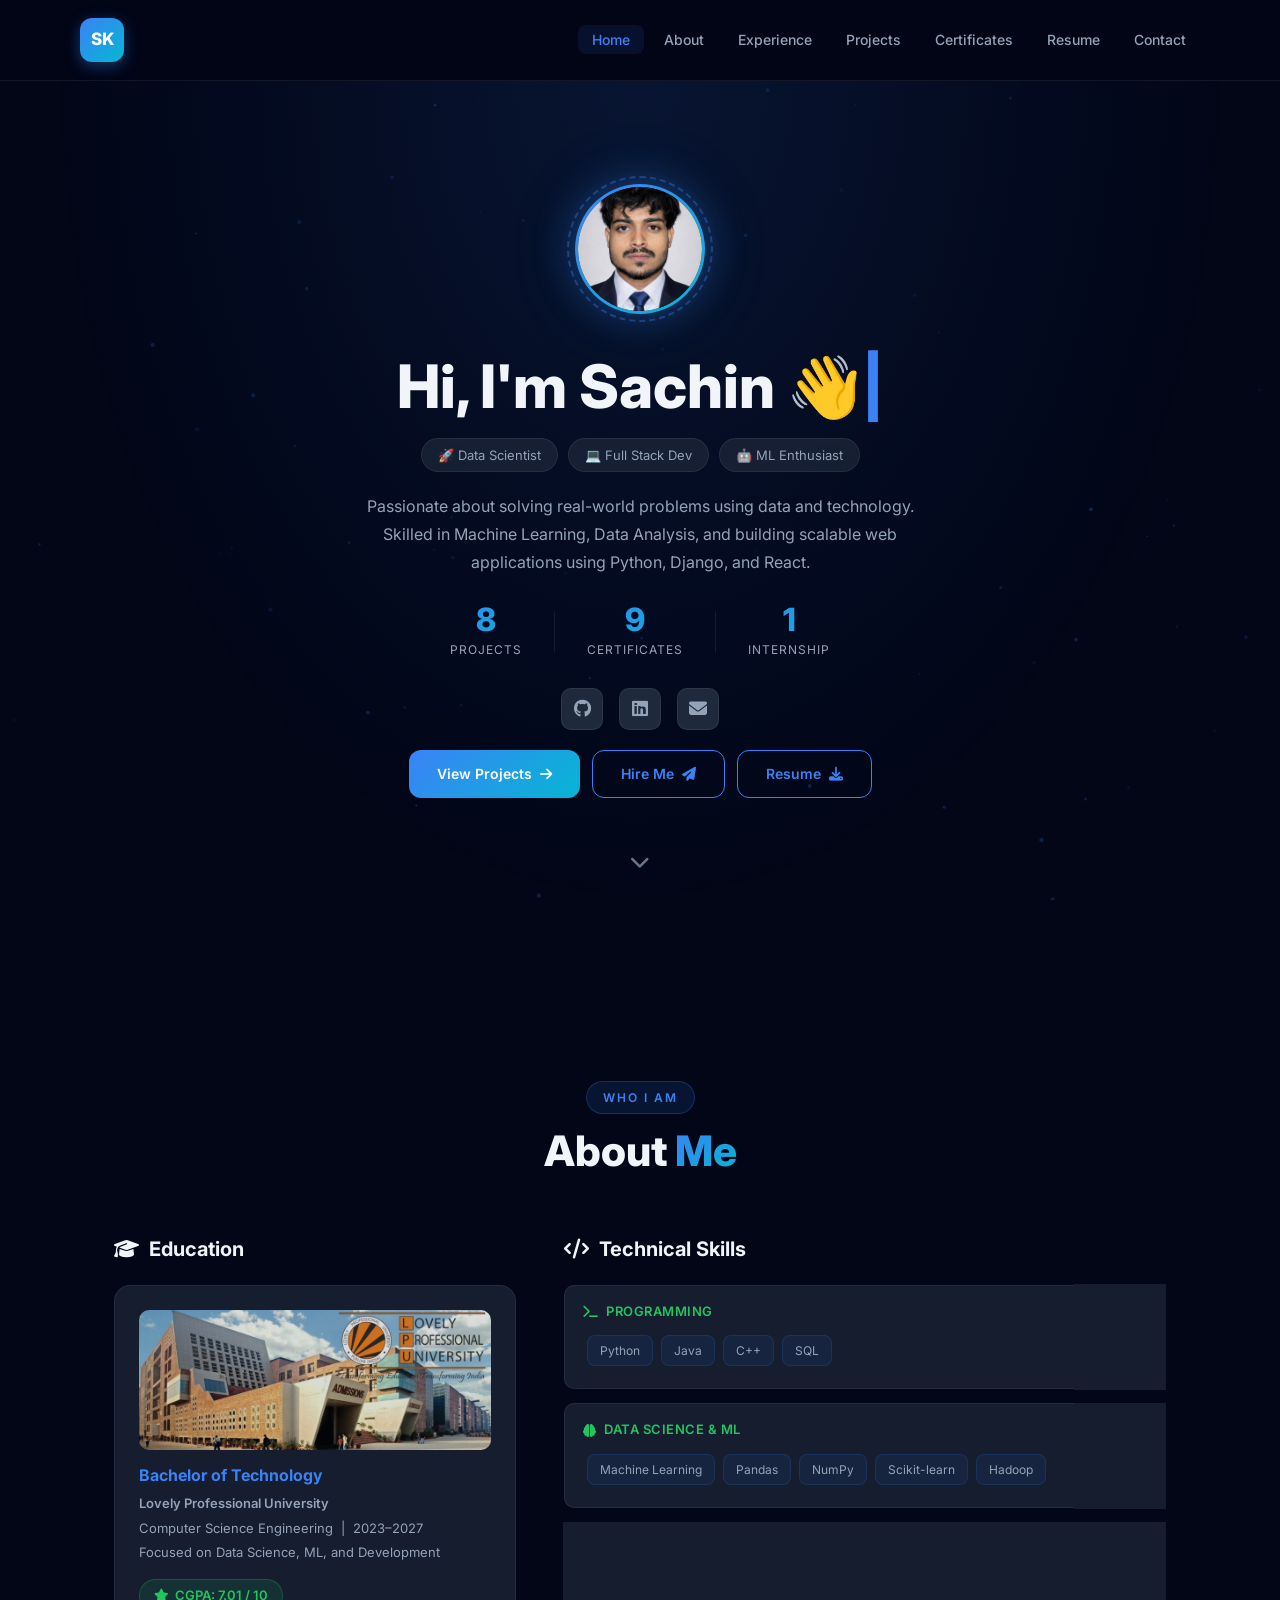
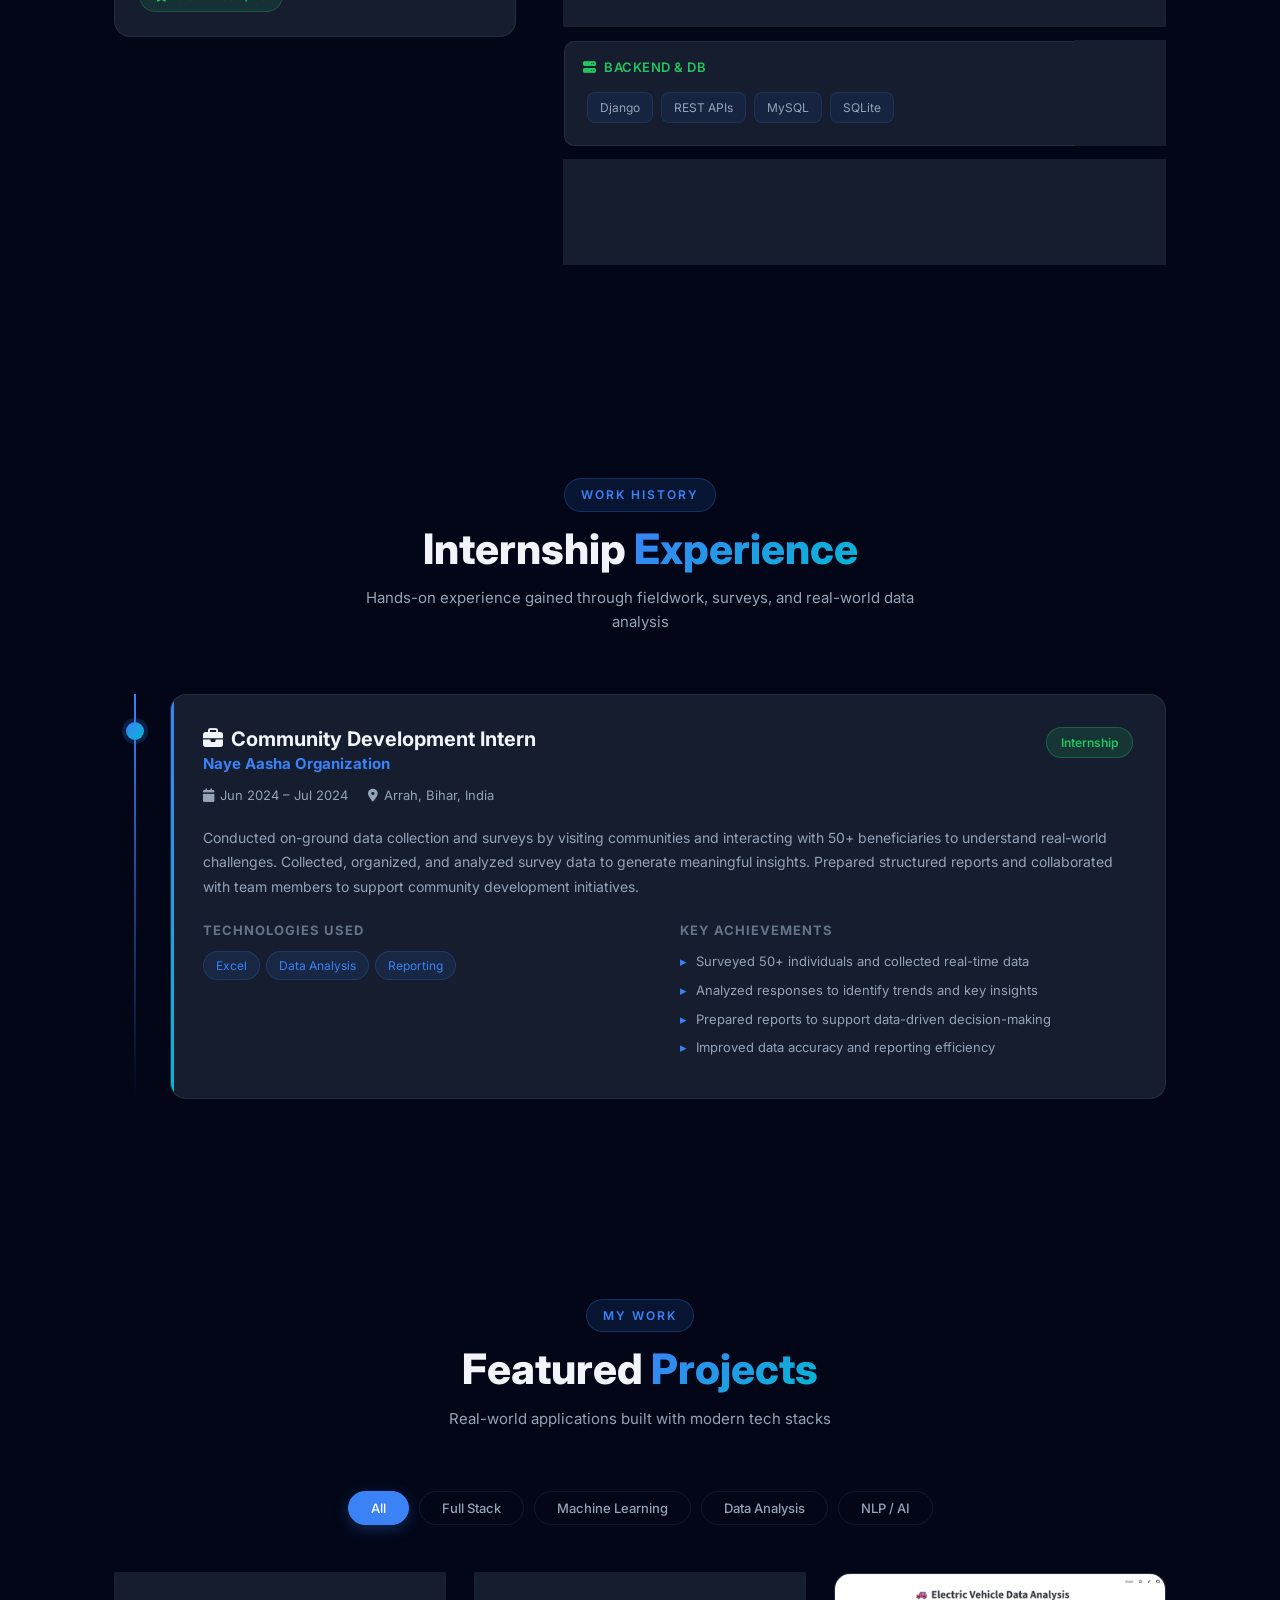
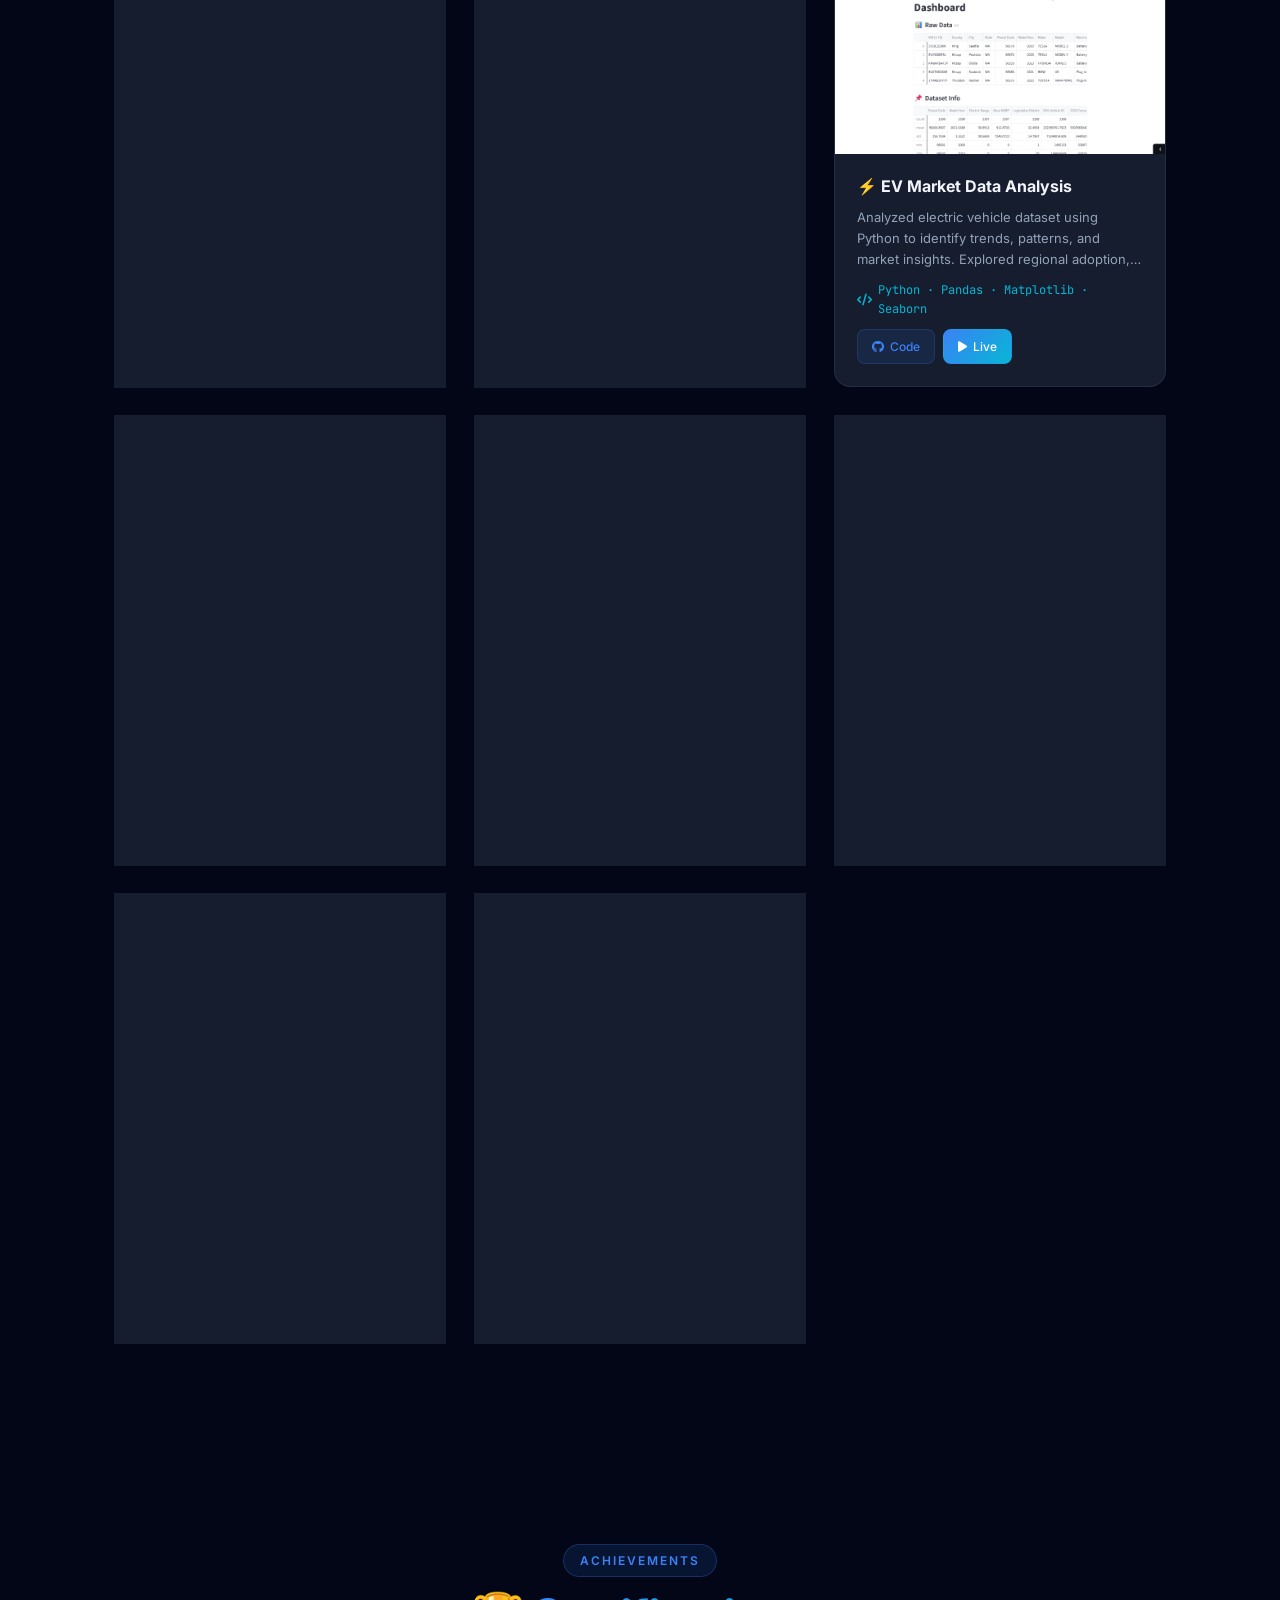
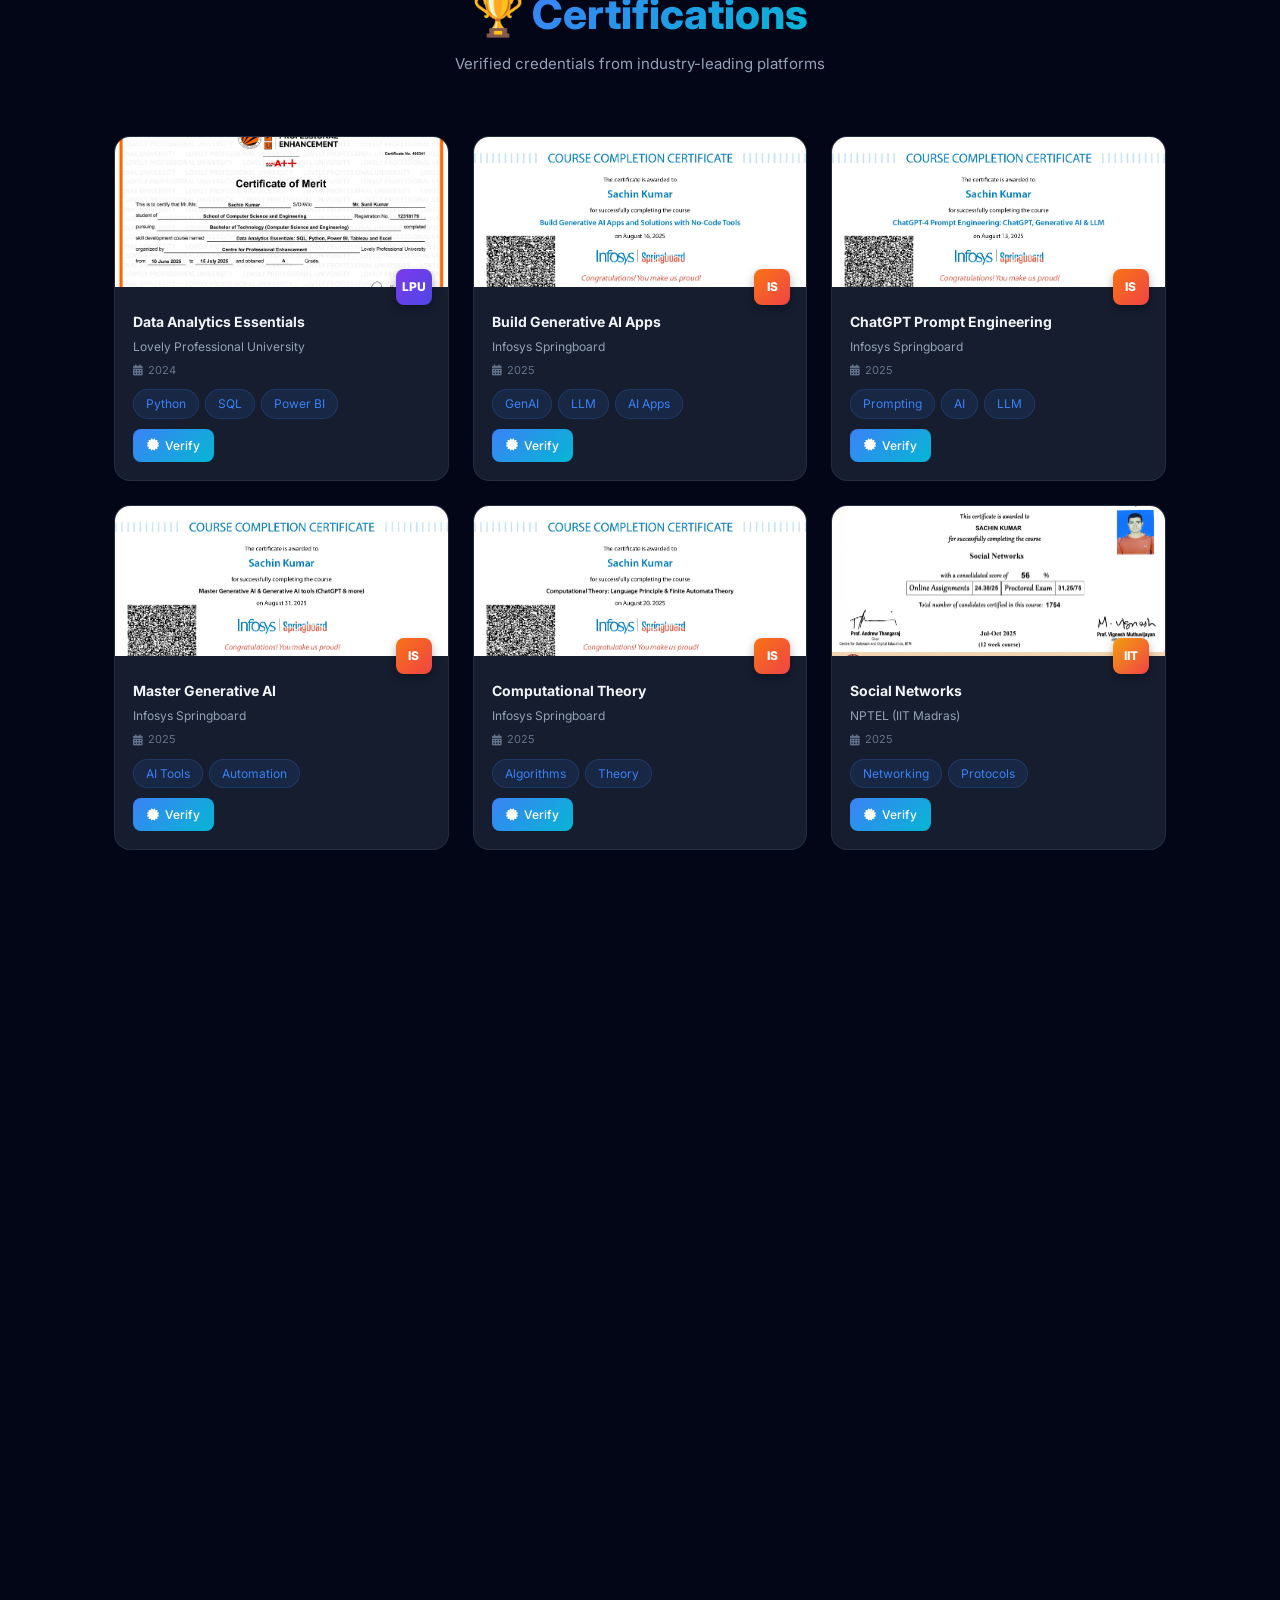
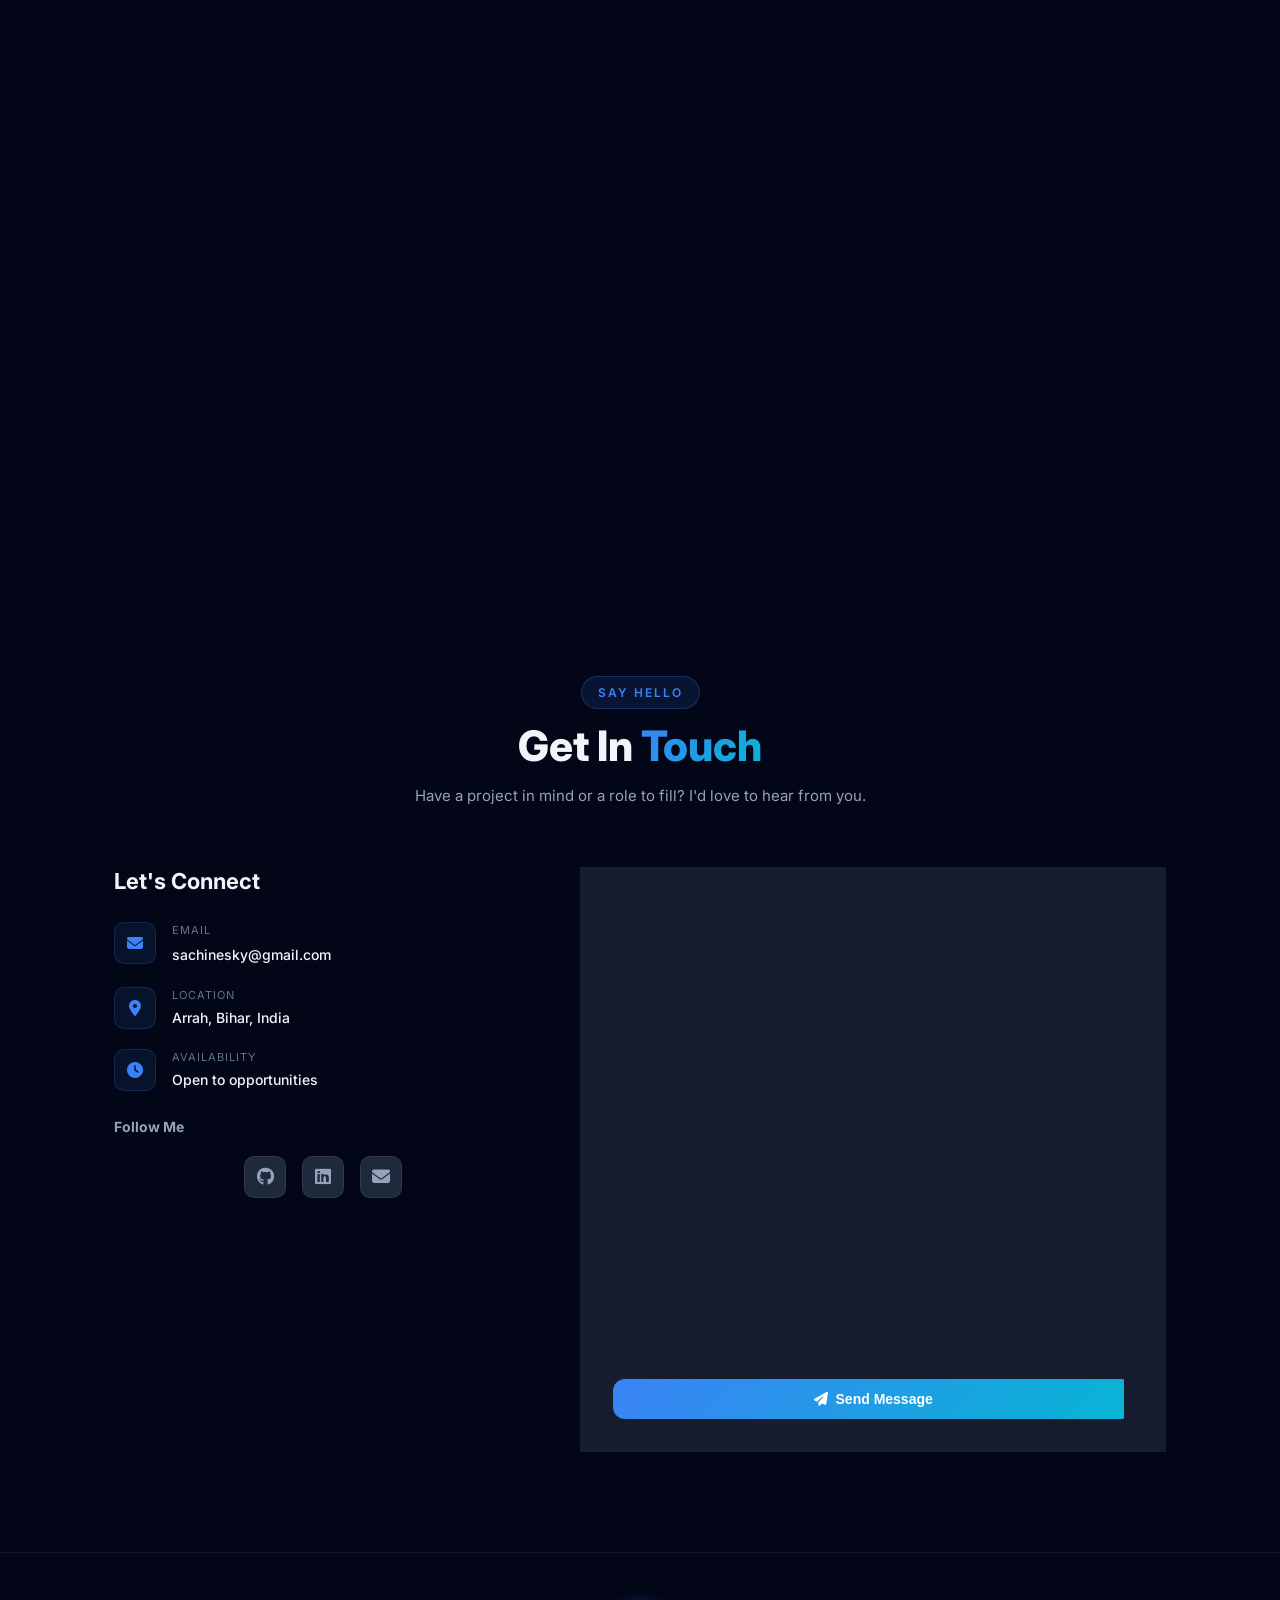
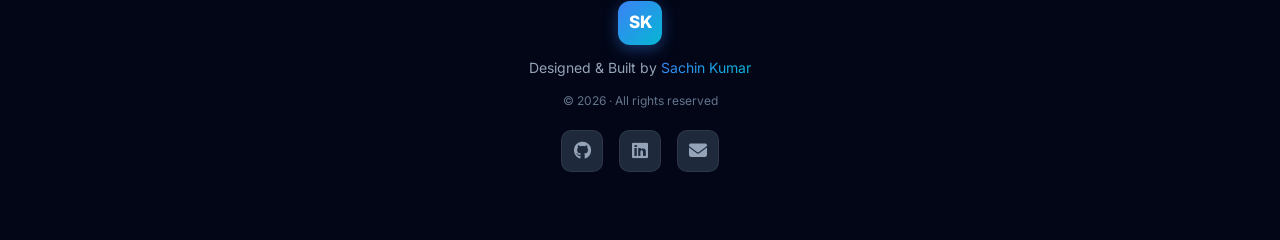
==== commit 734542c1: "➕ Add 3 new projects: Event Popularity NLP, Ecommerce Sales Analysis, Investment Research Agent" ====
--- a/index.html
+++ b/index.html
@@ -60,7 +60,7 @@
 
     <div class="stat-row">
       <div class="stat-item">
-        <span class="stat-num">5+</span>
+        <span class="stat-num">8+</span>
         <span class="stat-label">Projects</span>
       </div>
       <div class="stat-divider"></div>
@@ -111,7 +111,7 @@
         <p class="uni-name">Lovely Professional University</p>
         <p>Computer Science Engineering &nbsp;|&nbsp; 2023–2027</p>
         <p>Focused on Data Science, ML, and Development</p>
-        <div class="cgpa-badge"><i class="fas fa-star"></i> CGPA: 6.75 / 10</div>
+        <div class="cgpa-badge"><i class="fas fa-star"></i> CGPA: 7.01 / 10</div>
       </div>
     </div>
 
@@ -215,6 +215,7 @@
     <button class="filter-btn" data-filter="fullstack">Full Stack</button>
     <button class="filter-btn" data-filter="ml">Machine Learning</button>
     <button class="filter-btn" data-filter="data">Data Analysis</button>
+    <button class="filter-btn" data-filter="nlp">NLP / AI</button>
   </div>
 
   <div class="project-grid">
@@ -309,7 +310,82 @@
       </div>
     </div>
 
-    <!-- 5: Portfolio Website -->
+    <!-- 5: Event Popularity NLP -->
+    <div class="card project-card reveal" data-category="nlp">
+      <div class="project-img-wrap">
+        <div class="project-img-placeholder nlp-bg">
+          <i class="fas fa-language"></i>
+        </div>
+        <div class="project-overlay"><i class="fas fa-external-link-alt"></i></div>
+      </div>
+      <div class="project-body">
+        <div class="project-top">
+          <h3>🧠 Event Popularity NLP</h3>
+          <span class="featured nlp-badge">🔤 NLP</span>
+        </div>
+        <p class="desc">
+          Built an NLP pipeline to analyze and predict the popularity of events using text data.
+          Applied techniques like TF-IDF, sentiment analysis, and text classification to extract
+          meaningful features from event descriptions and predict engagement levels.
+        </p>
+        <p class="tech"><i class="fas fa-code"></i> Python · NLP · Scikit-learn · TF-IDF · NLTK</p>
+        <div class="card-buttons">
+          <a href="https://github.com/93sachin/Event-Popularity-NLP.git" target="_blank"><i class="fab fa-github"></i> Code</a>
+        </div>
+      </div>
+    </div>
+
+    <!-- 6: Ecommerce Sales Analysis -->
+    <div class="card project-card reveal" data-category="data">
+      <div class="project-img-wrap">
+        <div class="project-img-placeholder ecom-bg">
+          <i class="fas fa-shopping-cart"></i>
+        </div>
+        <div class="project-overlay"><i class="fas fa-external-link-alt"></i></div>
+      </div>
+      <div class="project-body">
+        <div class="project-top">
+          <h3>🛒 E-Commerce Sales Analysis</h3>
+          <span class="featured data-badge">📊 Data</span>
+        </div>
+        <p class="desc">
+          Performed end-to-end exploratory data analysis on e-commerce sales data to uncover
+          trends, top-performing products, seasonal patterns, and customer behaviour.
+          Visualized KPIs like revenue, conversion rate, and regional performance using Python dashboards.
+        </p>
+        <p class="tech"><i class="fas fa-code"></i> Python · Pandas · Matplotlib · Seaborn · EDA</p>
+        <div class="card-buttons">
+          <a href="https://github.com/93sachin/Ecommerce-Sales-Analysis.git" target="_blank"><i class="fab fa-github"></i> Code</a>
+        </div>
+      </div>
+    </div>
+
+    <!-- 7: Investment Research Agent -->
+    <div class="card project-card reveal" data-category="nlp">
+      <div class="project-img-wrap">
+        <div class="project-img-placeholder agent-bg">
+          <i class="fas fa-robot"></i>
+        </div>
+        <div class="project-overlay"><i class="fas fa-external-link-alt"></i></div>
+      </div>
+      <div class="project-body">
+        <div class="project-top">
+          <h3>🤖 Investment Research Agent</h3>
+          <span class="featured ai-badge">🤖 AI Agent</span>
+        </div>
+        <p class="desc">
+          Built an autonomous AI agent that performs investment research by searching the web,
+          analyzing financial news, and generating structured investment briefs using LLMs.
+          Leverages multi-agent reasoning to deliver data-driven stock insights and recommendations.
+        </p>
+        <p class="tech"><i class="fas fa-code"></i> Python · LLM · LangChain · GenAI · Agents</p>
+        <div class="card-buttons">
+          <a href="https://github.com/93sachin/investment-research-agent.git" target="_blank"><i class="fab fa-github"></i> Code</a>
+        </div>
+      </div>
+    </div>
+
+    <!-- 8: Portfolio Website -->
     <div class="card project-card reveal" data-category="fullstack">
       <div class="project-img-wrap">
         <div class="project-img-placeholder">
@@ -320,8 +396,7 @@
       <div class="project-body">
         <div class="project-top">
           <h3>🌐 Personal Portfolio Website</h3>
-          <span class="featured new-badge">🆕 New</span>
-        </div>
+          <span class="featured new-badge">🆕 New</span>        </div>
         <p class="desc">
           Designed and developed this fully responsive personal portfolio website with particle animations,
           scroll-reveal effects, project filtering, certificate lightbox, and a working contact form.
--- a/style.css
+++ b/style.css
@@ -798,6 +798,29 @@
   border: 1px solid rgba(245,158,11,0.3);
 }
 
+.nlp-badge {
+  background: rgba(168,85,247,0.15);
+  color: #a855f7;
+  border: 1px solid rgba(168,85,247,0.3);
+}
+
+.data-badge {
+  background: rgba(20,184,166,0.15);
+  color: #14b8a6;
+  border: 1px solid rgba(20,184,166,0.3);
+}
+
+.ai-badge {
+  background: rgba(249,115,22,0.15);
+  color: #f97316;
+  border: 1px solid rgba(249,115,22,0.3);
+}
+
+/* Placeholder bg themes for projects without images */
+.nlp-bg  { background: linear-gradient(135deg, rgba(168,85,247,0.15), rgba(99,102,241,0.15)); color: #a855f7; }
+.ecom-bg { background: linear-gradient(135deg, rgba(20,184,166,0.15), rgba(59,130,246,0.15)); color: #14b8a6; }
+.agent-bg { background: linear-gradient(135deg, rgba(249,115,22,0.15), rgba(239,68,68,0.15)); color: #f97316; }
+
 .desc {
   font-size: 13px;
   color: var(--text-muted);
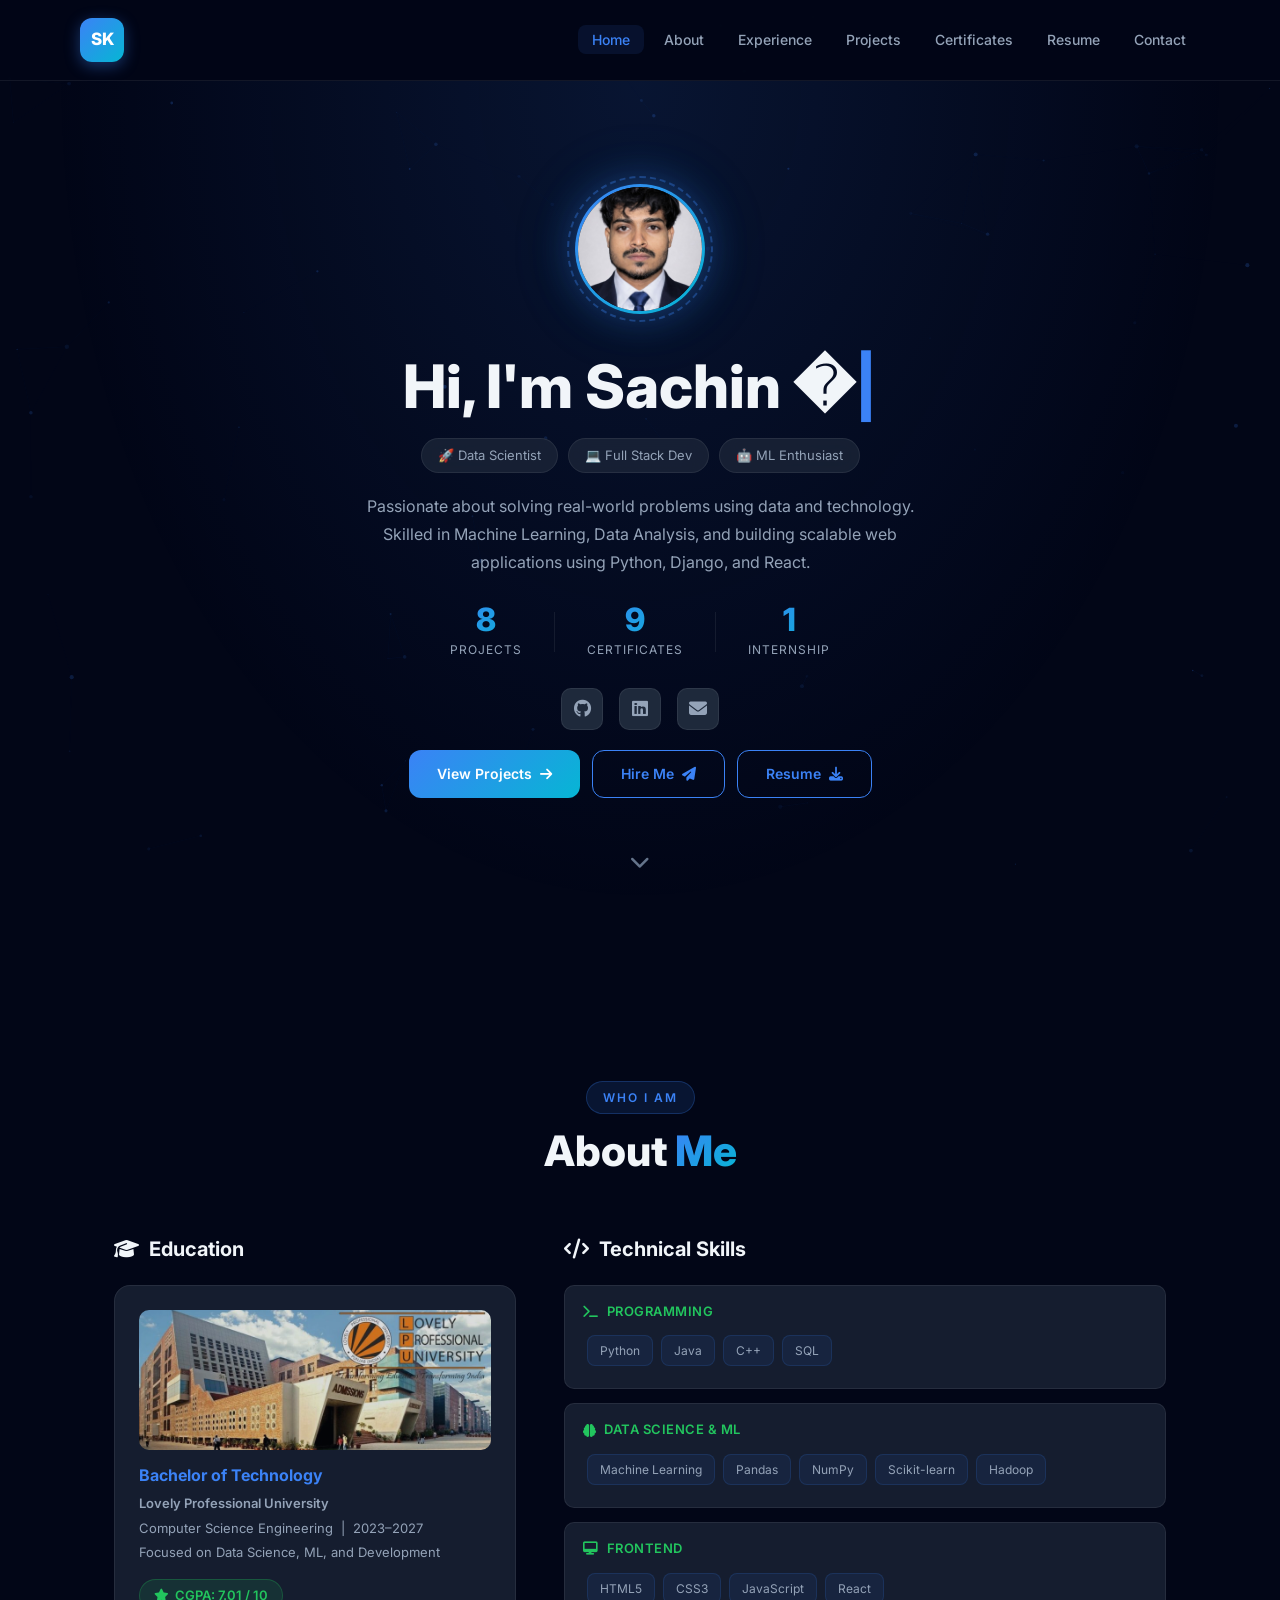
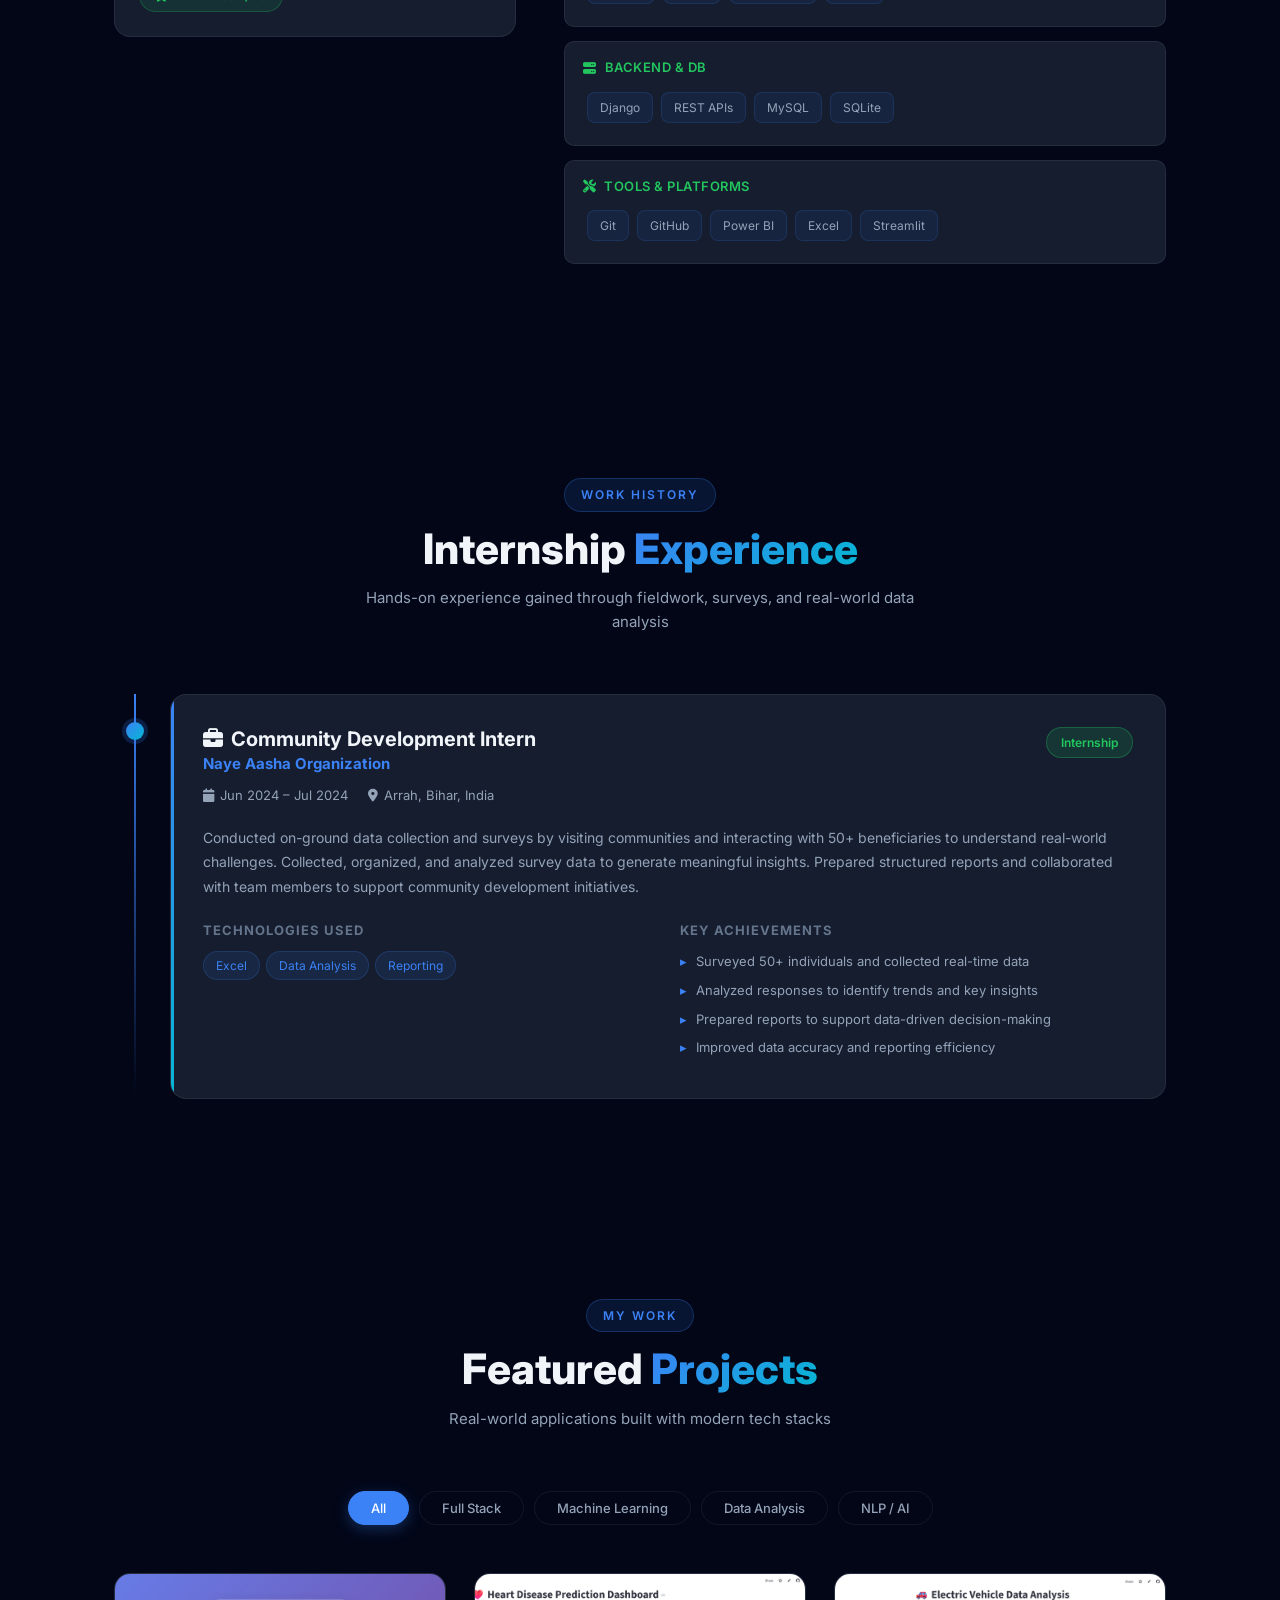
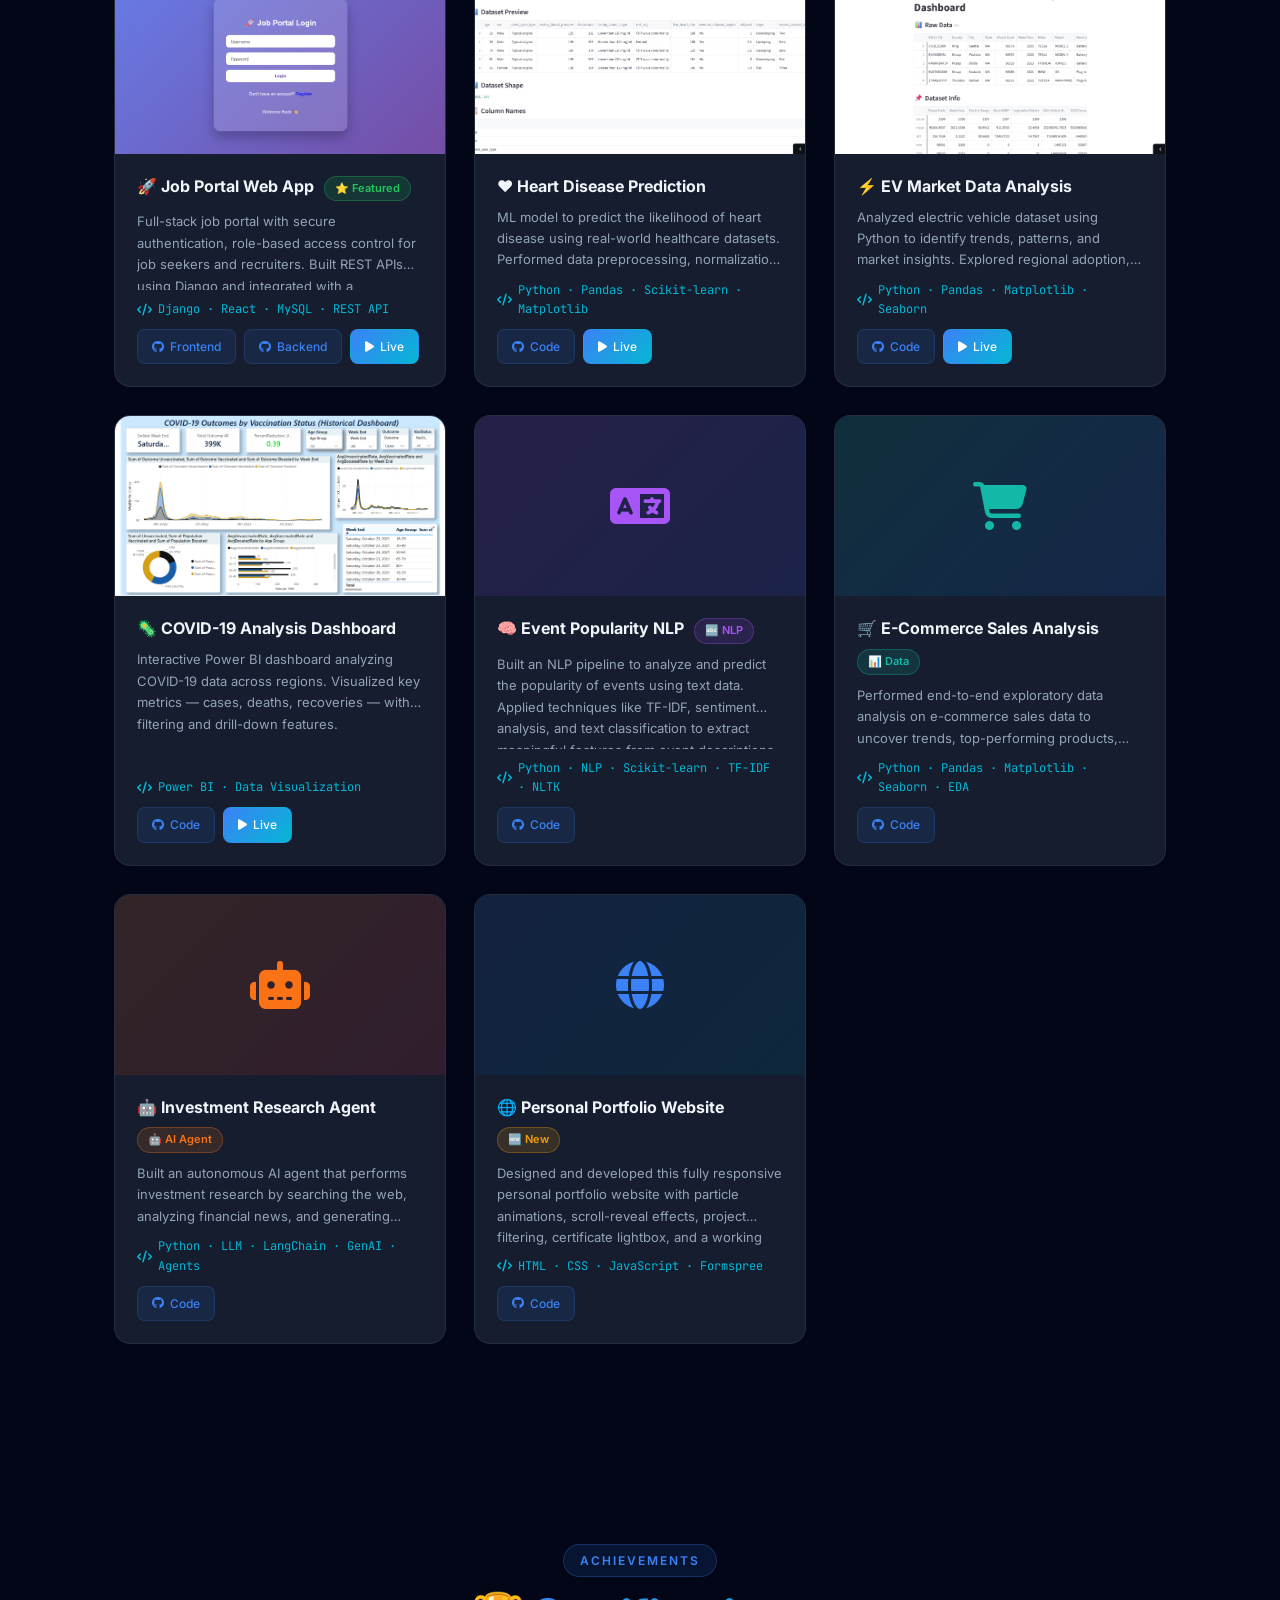
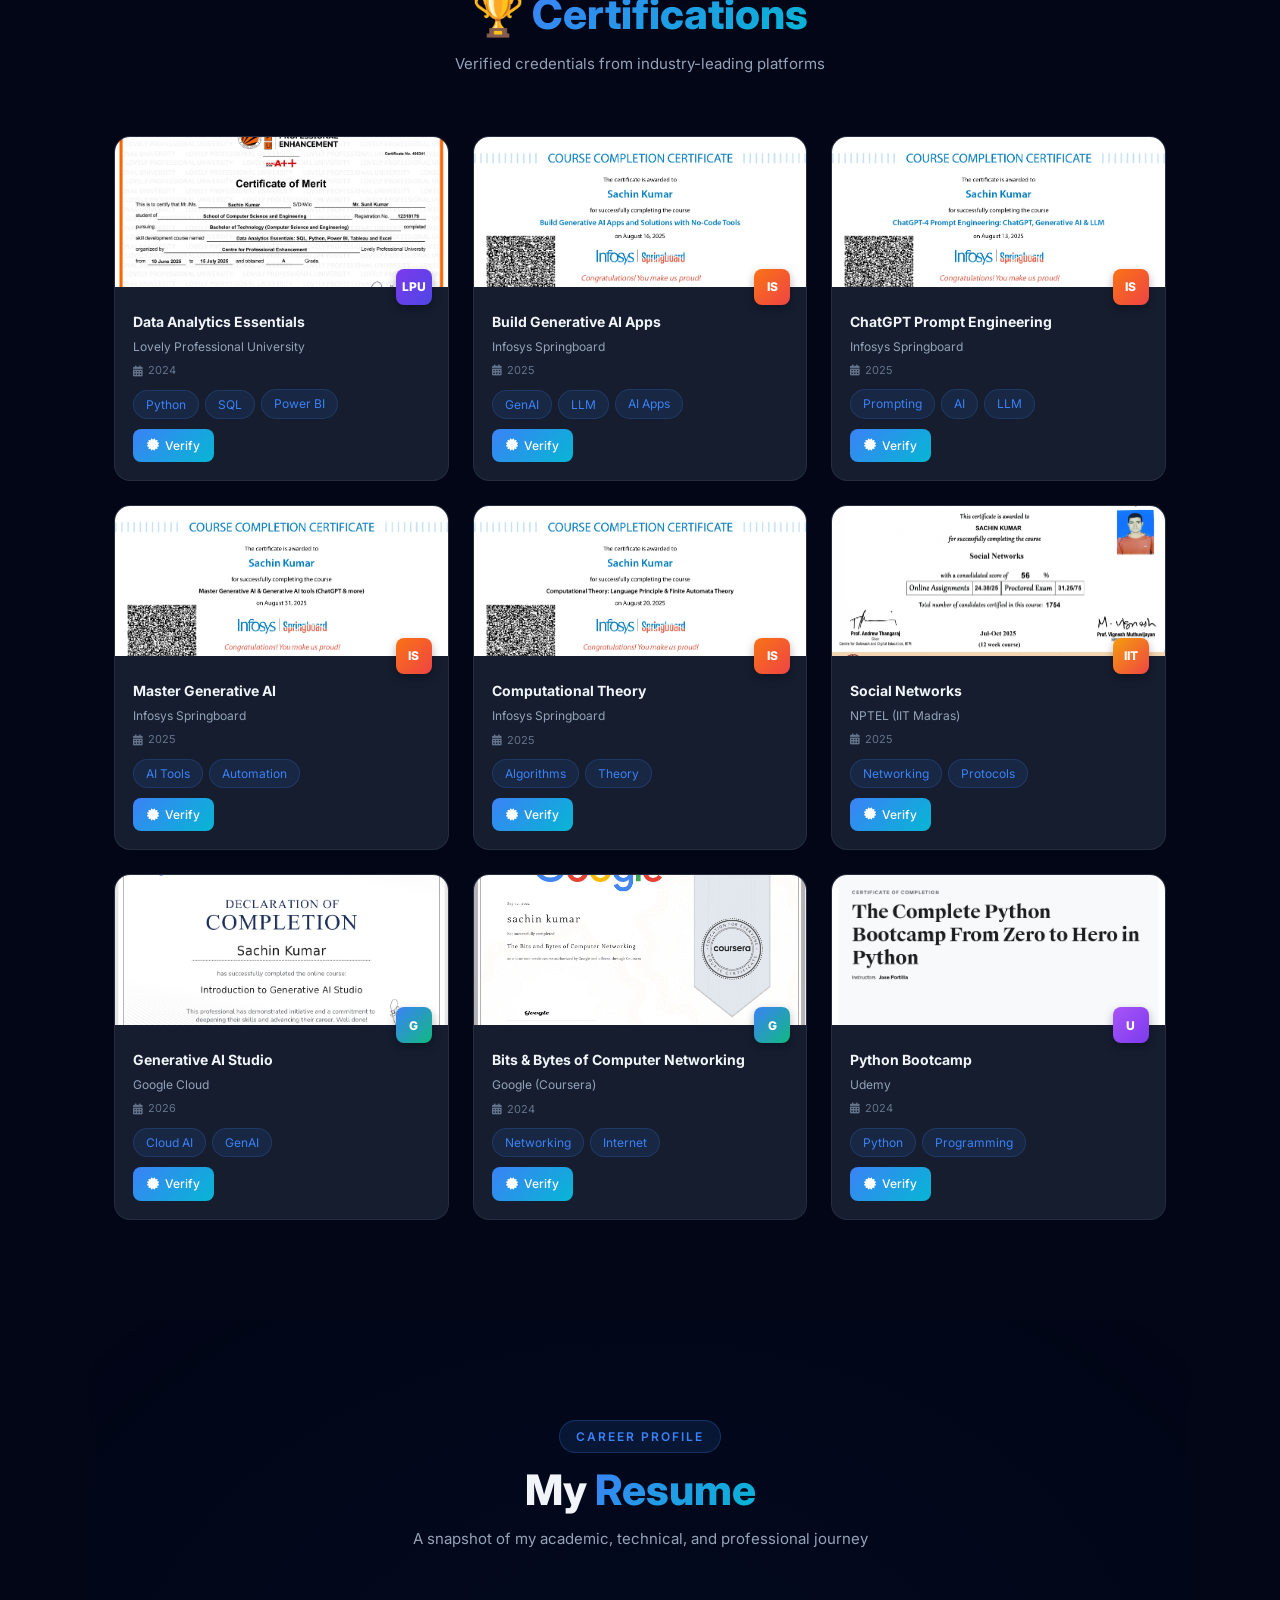
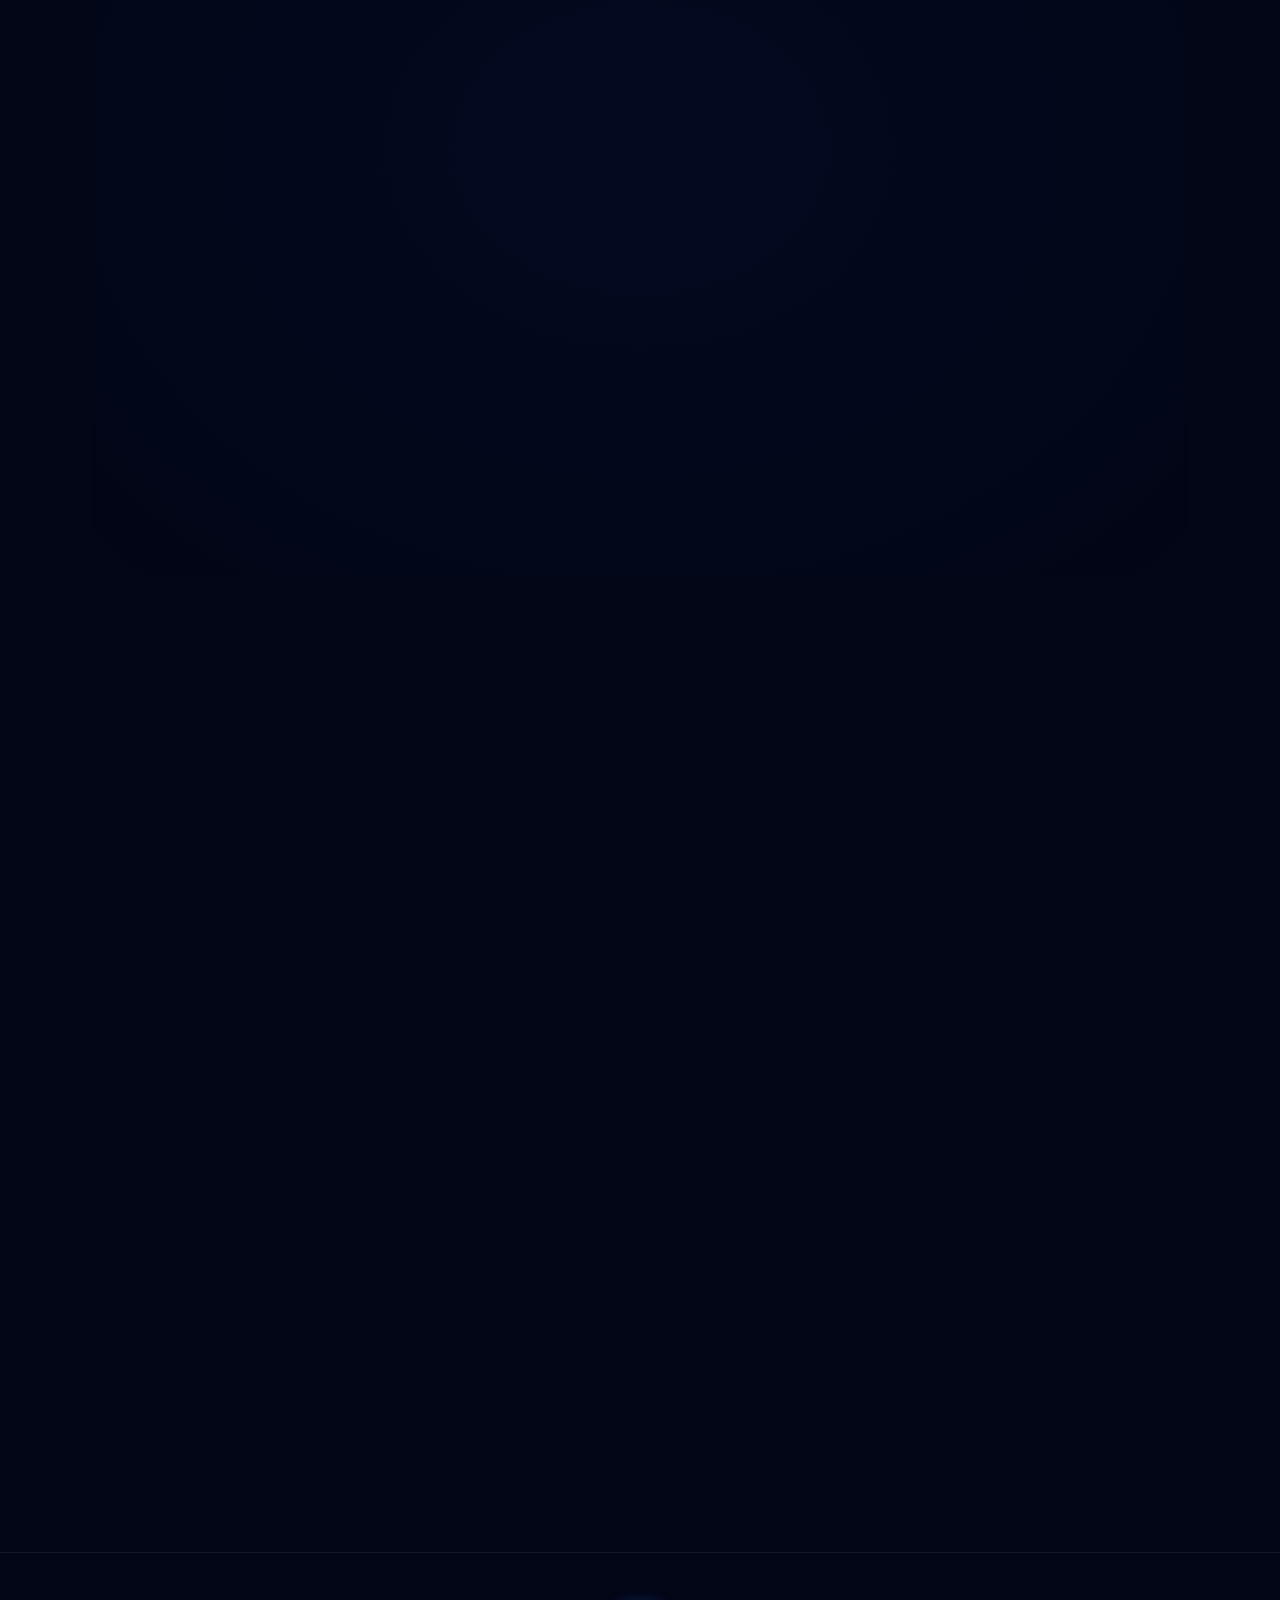
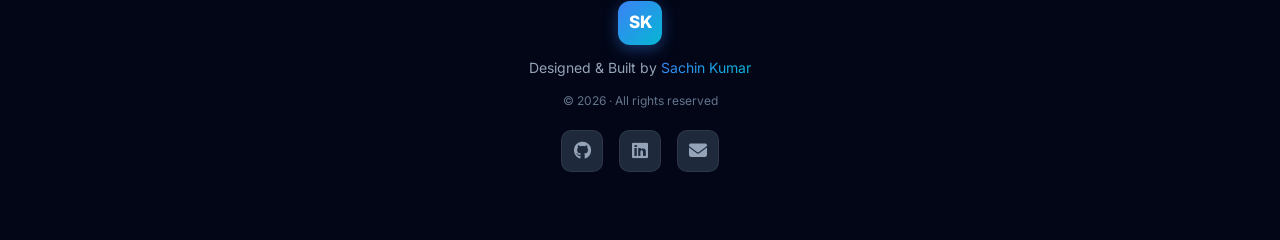
==== commit 927a12b0: "🐛 Fix: projects not showing — fix IntersectionObserver threshold + separate project card reveal logi" ====
--- a/index.html
+++ b/index.html
@@ -221,7 +221,7 @@
   <div class="project-grid">
 
     <!-- 1: Job Portal -->
-    <div class="card project-card reveal" data-category="fullstack">
+    <div class="card project-card" data-category="fullstack">
       <div class="project-img-wrap">
         <img src="images/job-portal.png" class="project-img" alt="Job Portal">
         <div class="project-overlay"><i class="fas fa-external-link-alt"></i></div>
@@ -245,7 +245,7 @@
     </div>
 
     <!-- 2: Heart Disease -->
-    <div class="card project-card reveal" data-category="ml">
+    <div class="card project-card" data-category="ml">
       <div class="project-img-wrap">
         <img src="images/heart.png" class="project-img" alt="Heart Disease Prediction">
         <div class="project-overlay"><i class="fas fa-external-link-alt"></i></div>
@@ -267,7 +267,7 @@
     </div>
 
     <!-- 3: EV Analysis -->
-    <div class="card project-card reveal" data-category="data">
+    <div class="card project-card" data-category="data">
       <div class="project-img-wrap">
         <img src="images/ev.png" class="project-img" alt="EV Data Analysis">
         <div class="project-overlay"><i class="fas fa-external-link-alt"></i></div>
@@ -289,7 +289,7 @@
     </div>
 
     <!-- 4: COVID Dashboard -->
-    <div class="card project-card reveal" data-category="data">
+    <div class="card project-card" data-category="data">
       <div class="project-img-wrap">
         <img src="images/covid.png" class="project-img" alt="COVID Dashboard">
         <div class="project-overlay"><i class="fas fa-external-link-alt"></i></div>
@@ -311,7 +311,7 @@
     </div>
 
     <!-- 5: Event Popularity NLP -->
-    <div class="card project-card reveal" data-category="nlp">
+    <div class="card project-card" data-category="nlp">
       <div class="project-img-wrap">
         <div class="project-img-placeholder nlp-bg">
           <i class="fas fa-language"></i>
@@ -336,7 +336,7 @@
     </div>
 
     <!-- 6: Ecommerce Sales Analysis -->
-    <div class="card project-card reveal" data-category="data">
+    <div class="card project-card" data-category="data">
       <div class="project-img-wrap">
         <div class="project-img-placeholder ecom-bg">
           <i class="fas fa-shopping-cart"></i>
@@ -361,7 +361,7 @@
     </div>
 
     <!-- 7: Investment Research Agent -->
-    <div class="card project-card reveal" data-category="nlp">
+    <div class="card project-card" data-category="nlp">
       <div class="project-img-wrap">
         <div class="project-img-placeholder agent-bg">
           <i class="fas fa-robot"></i>
@@ -386,7 +386,7 @@
     </div>
 
     <!-- 8: Portfolio Website -->
-    <div class="card project-card reveal" data-category="fullstack">
+    <div class="card project-card" data-category="fullstack">
       <div class="project-img-wrap">
         <div class="project-img-placeholder">
           <i class="fas fa-globe"></i>
--- a/style.css
+++ b/style.css
@@ -104,6 +104,11 @@
   transform: translateY(0);
 }
 
+/* Project cards — visible by default, hover effects only */
+.card.project-card {
+  transition: opacity 0.6s ease, transform 0.6s ease, box-shadow 0.35s ease, border-color 0.35s ease;
+}
+
 /* ───── NAVBAR ───── */
 nav {
   display: flex;
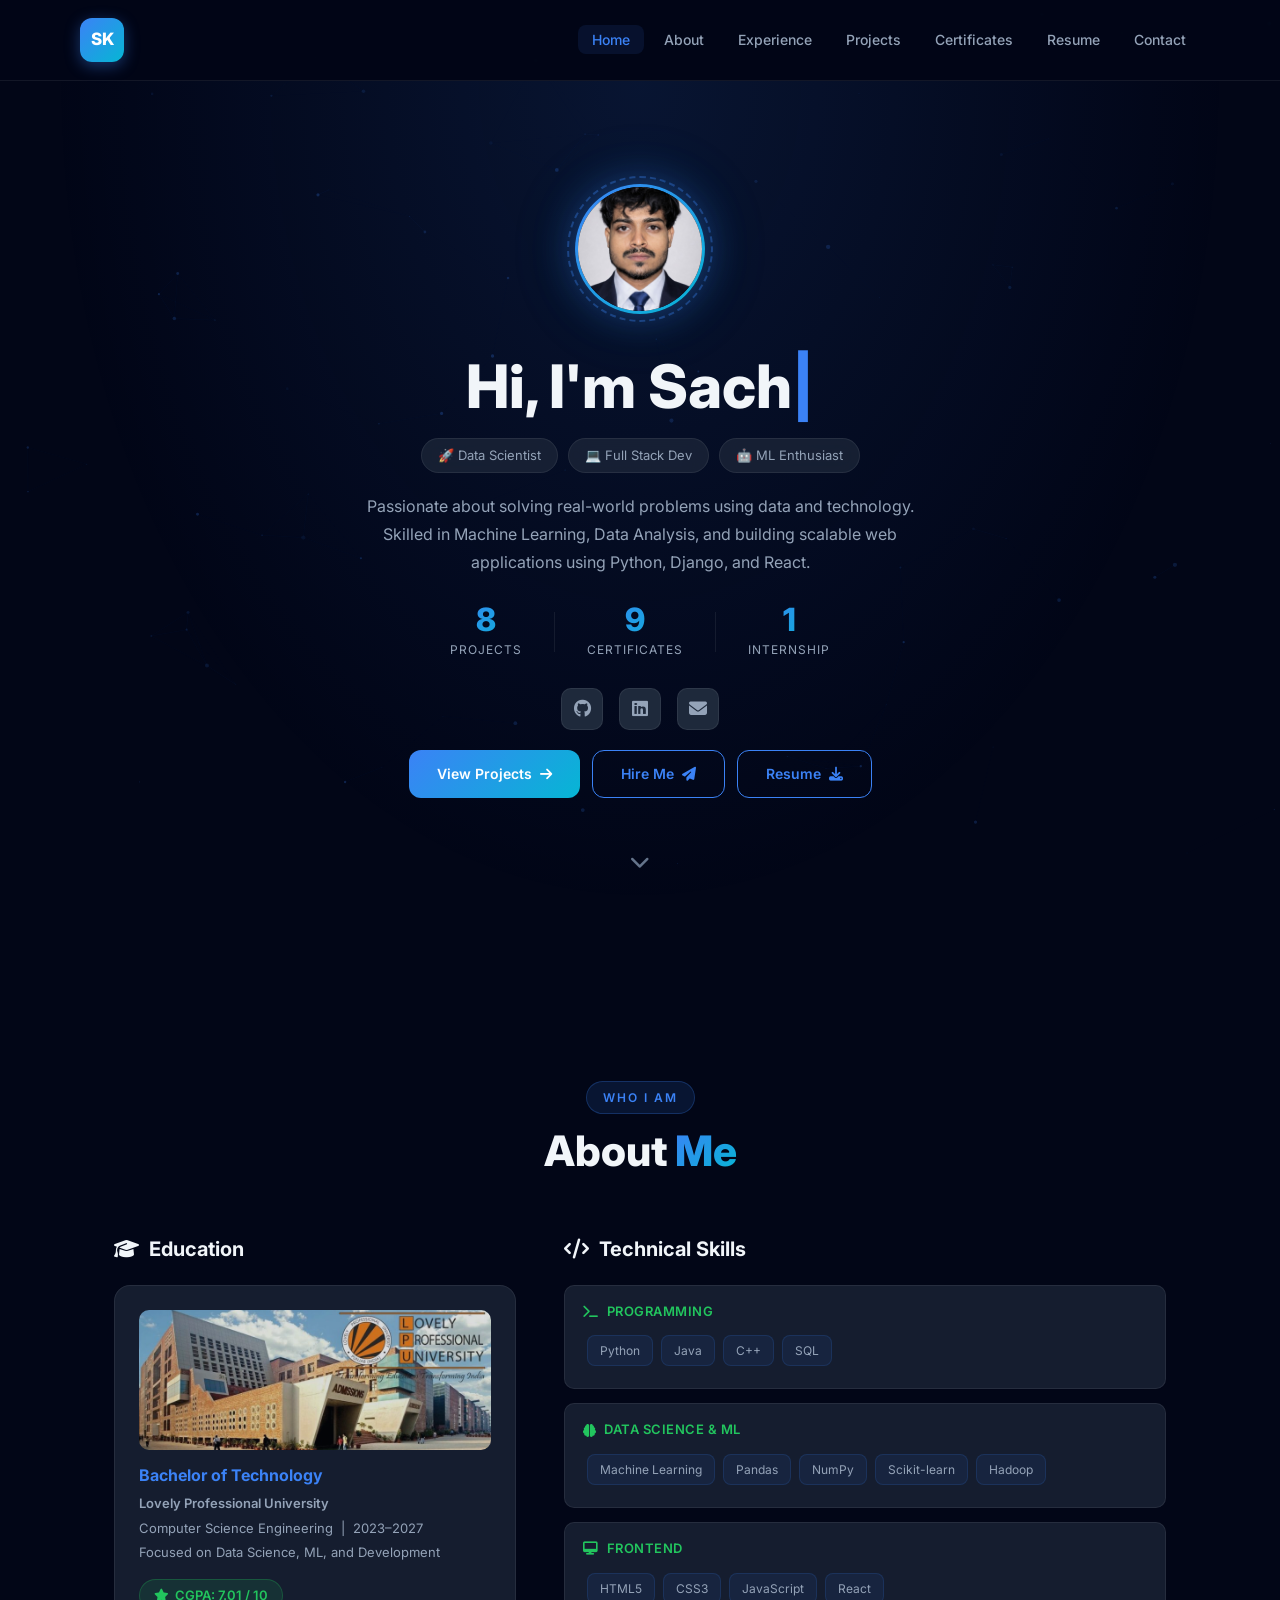
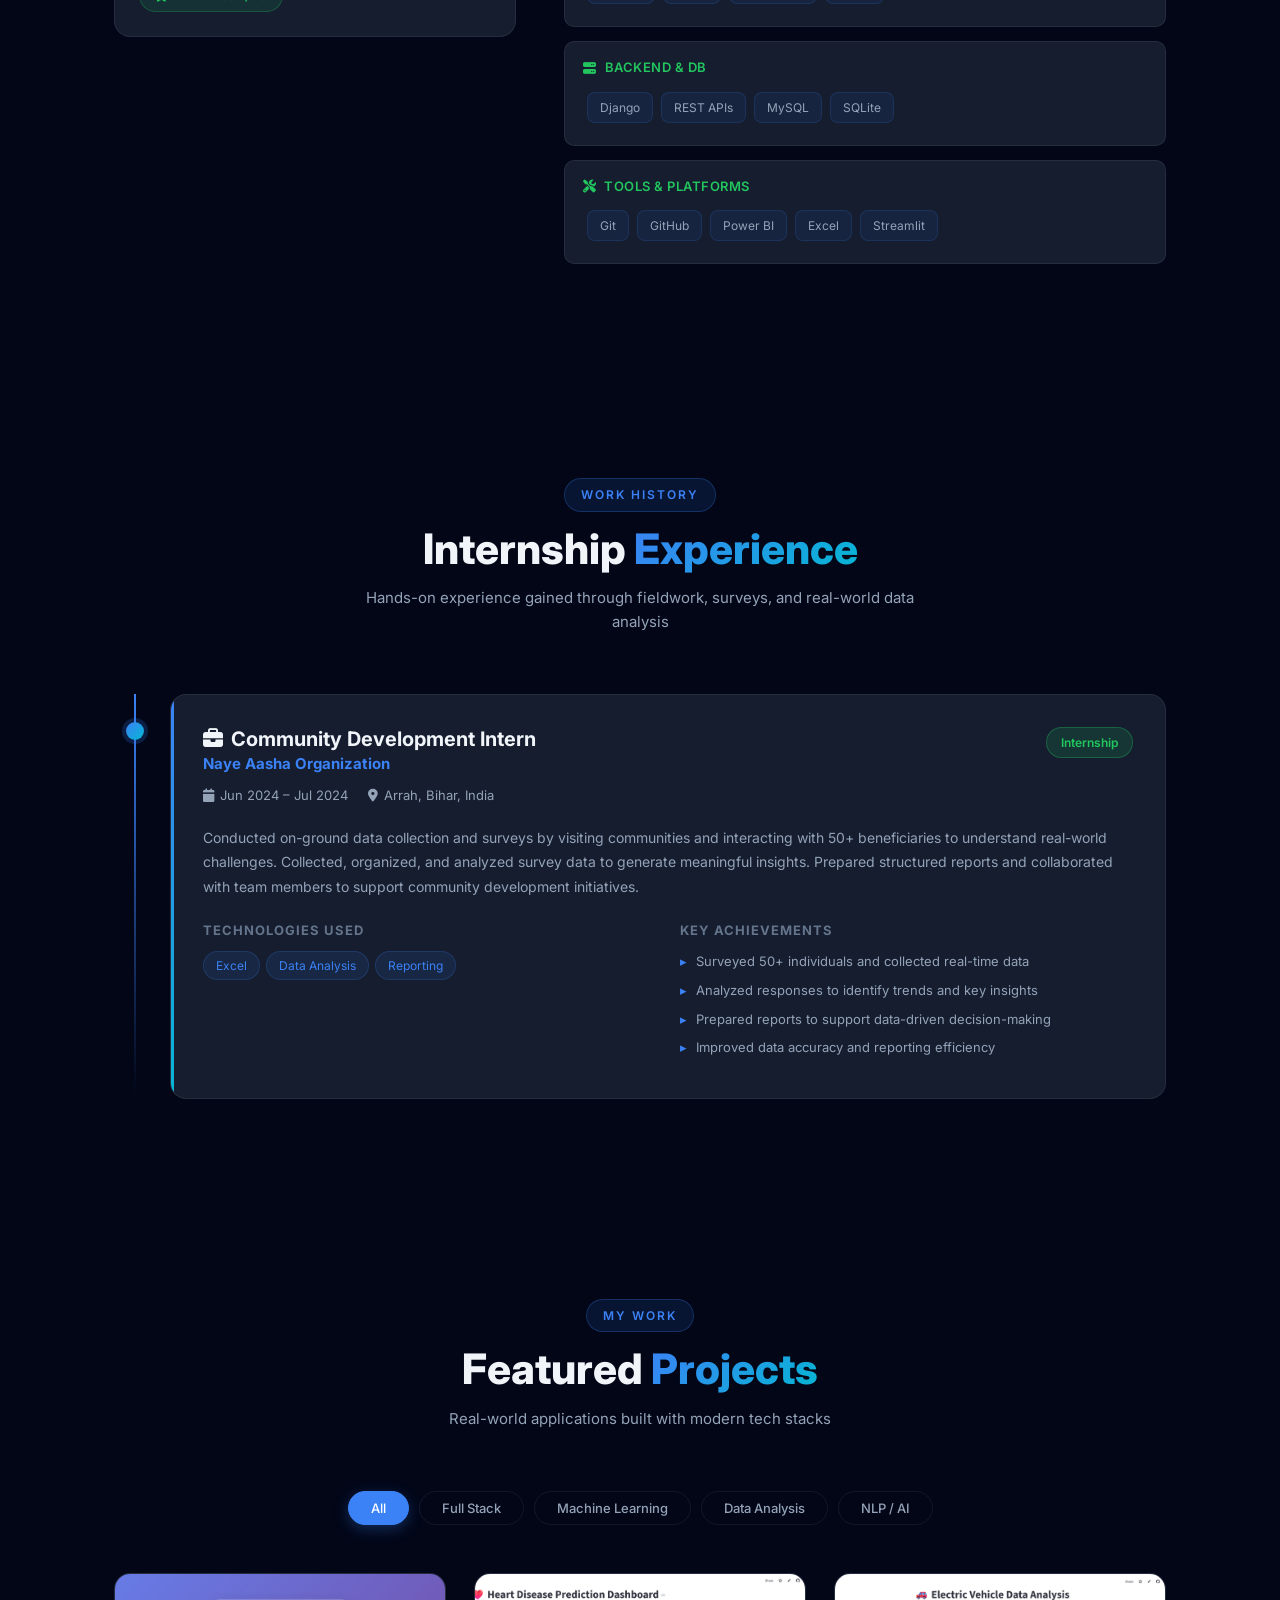
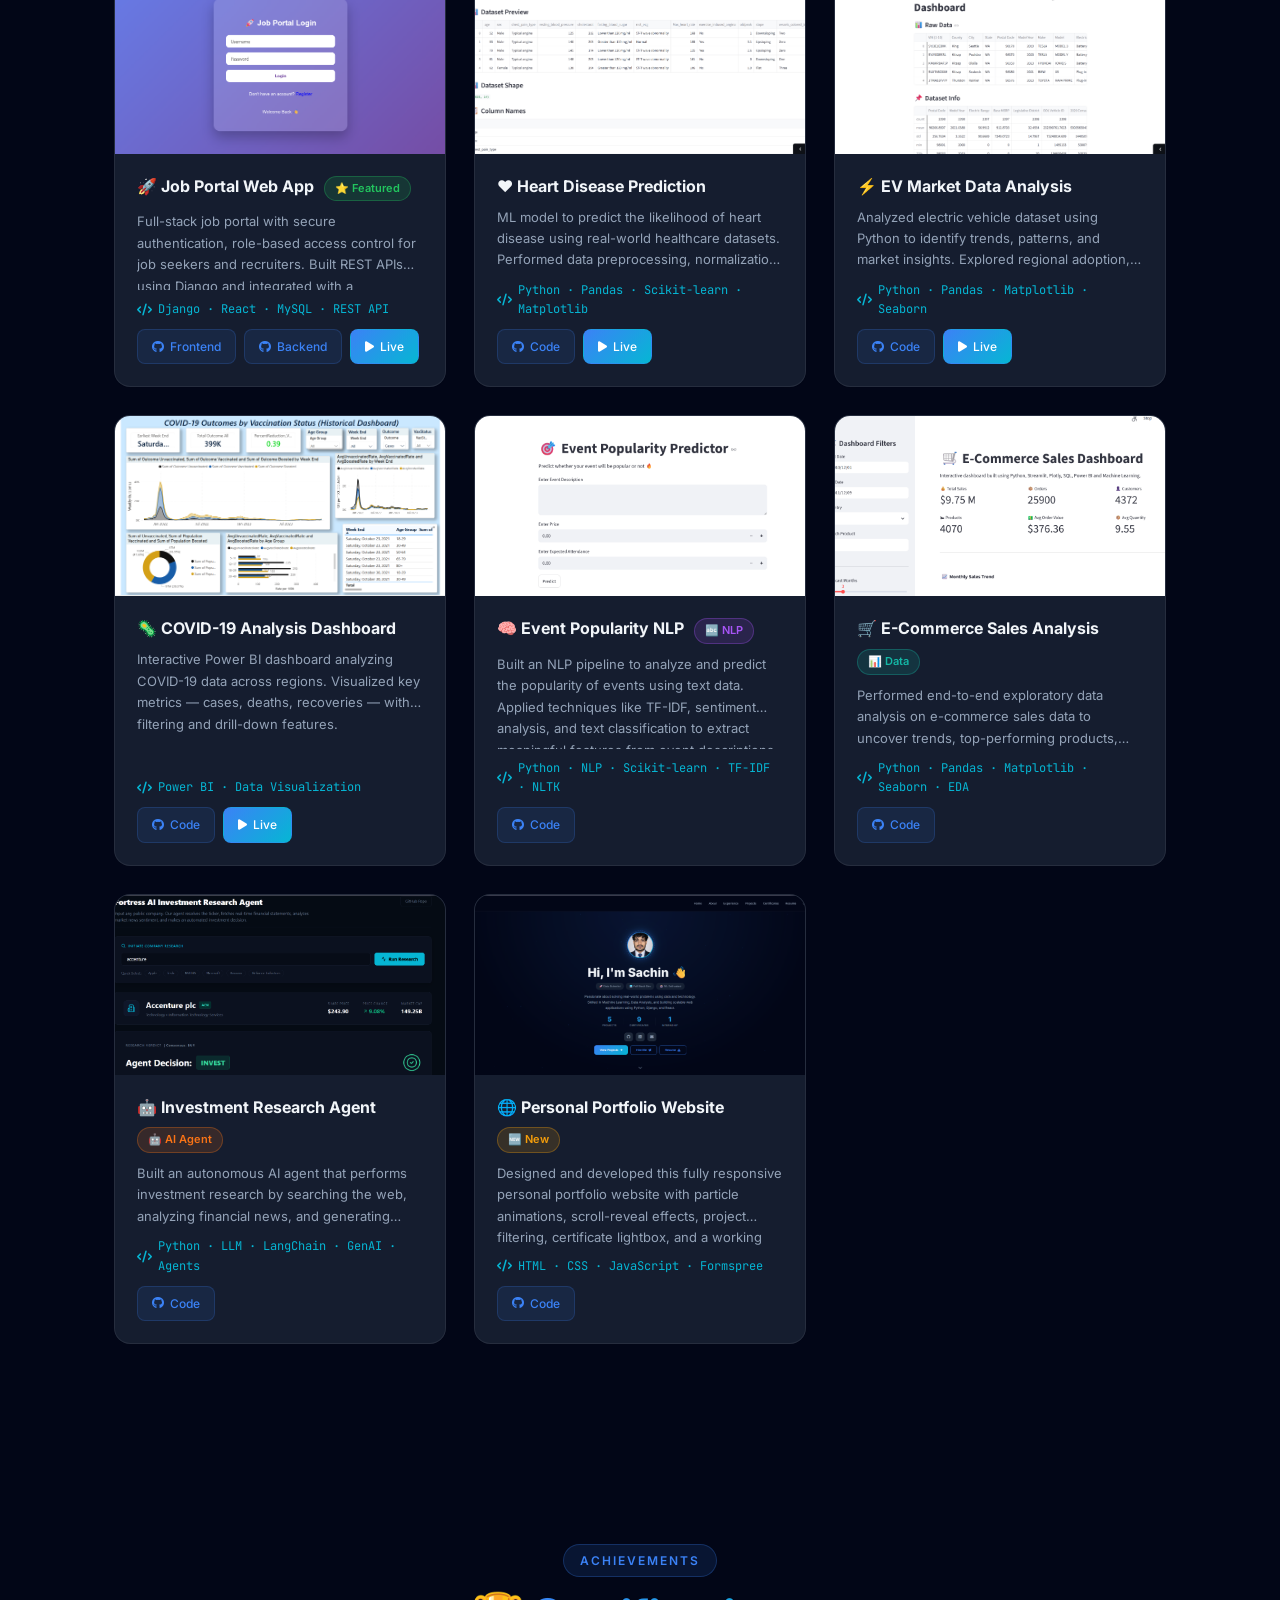
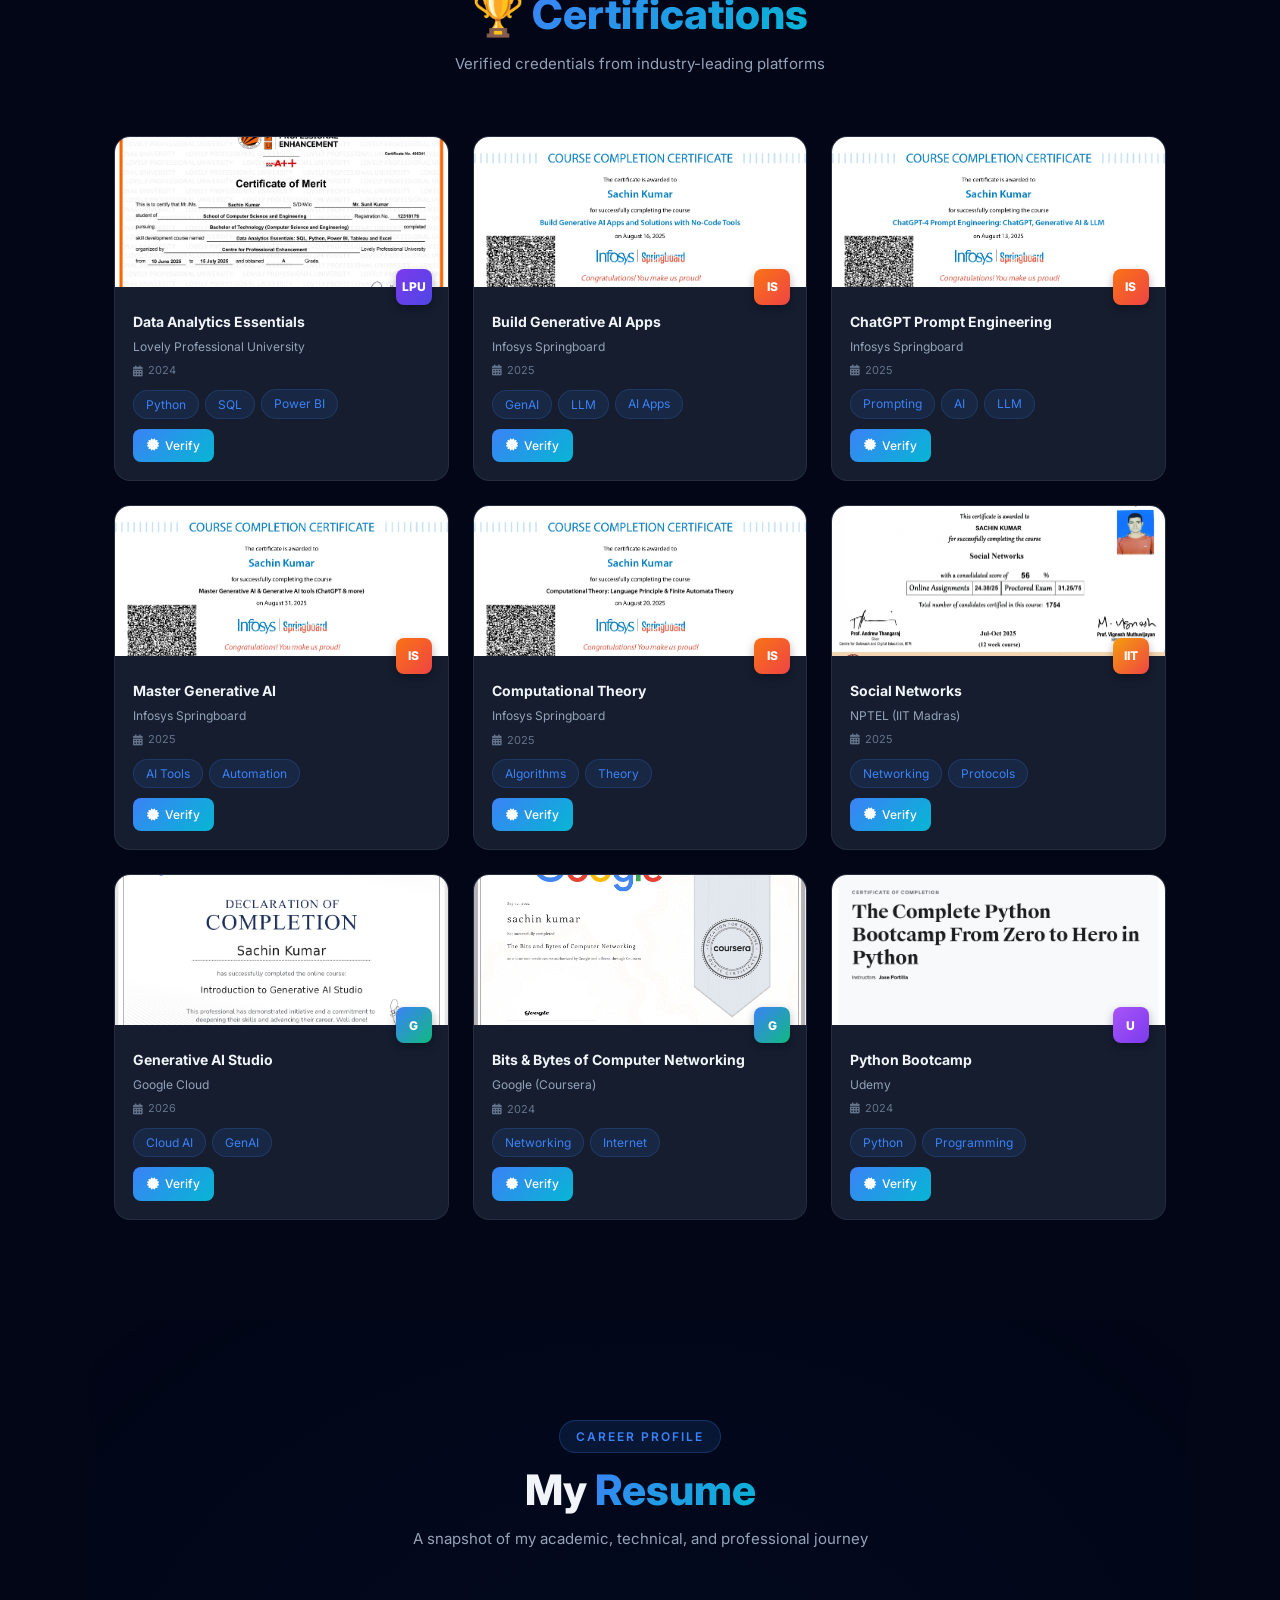
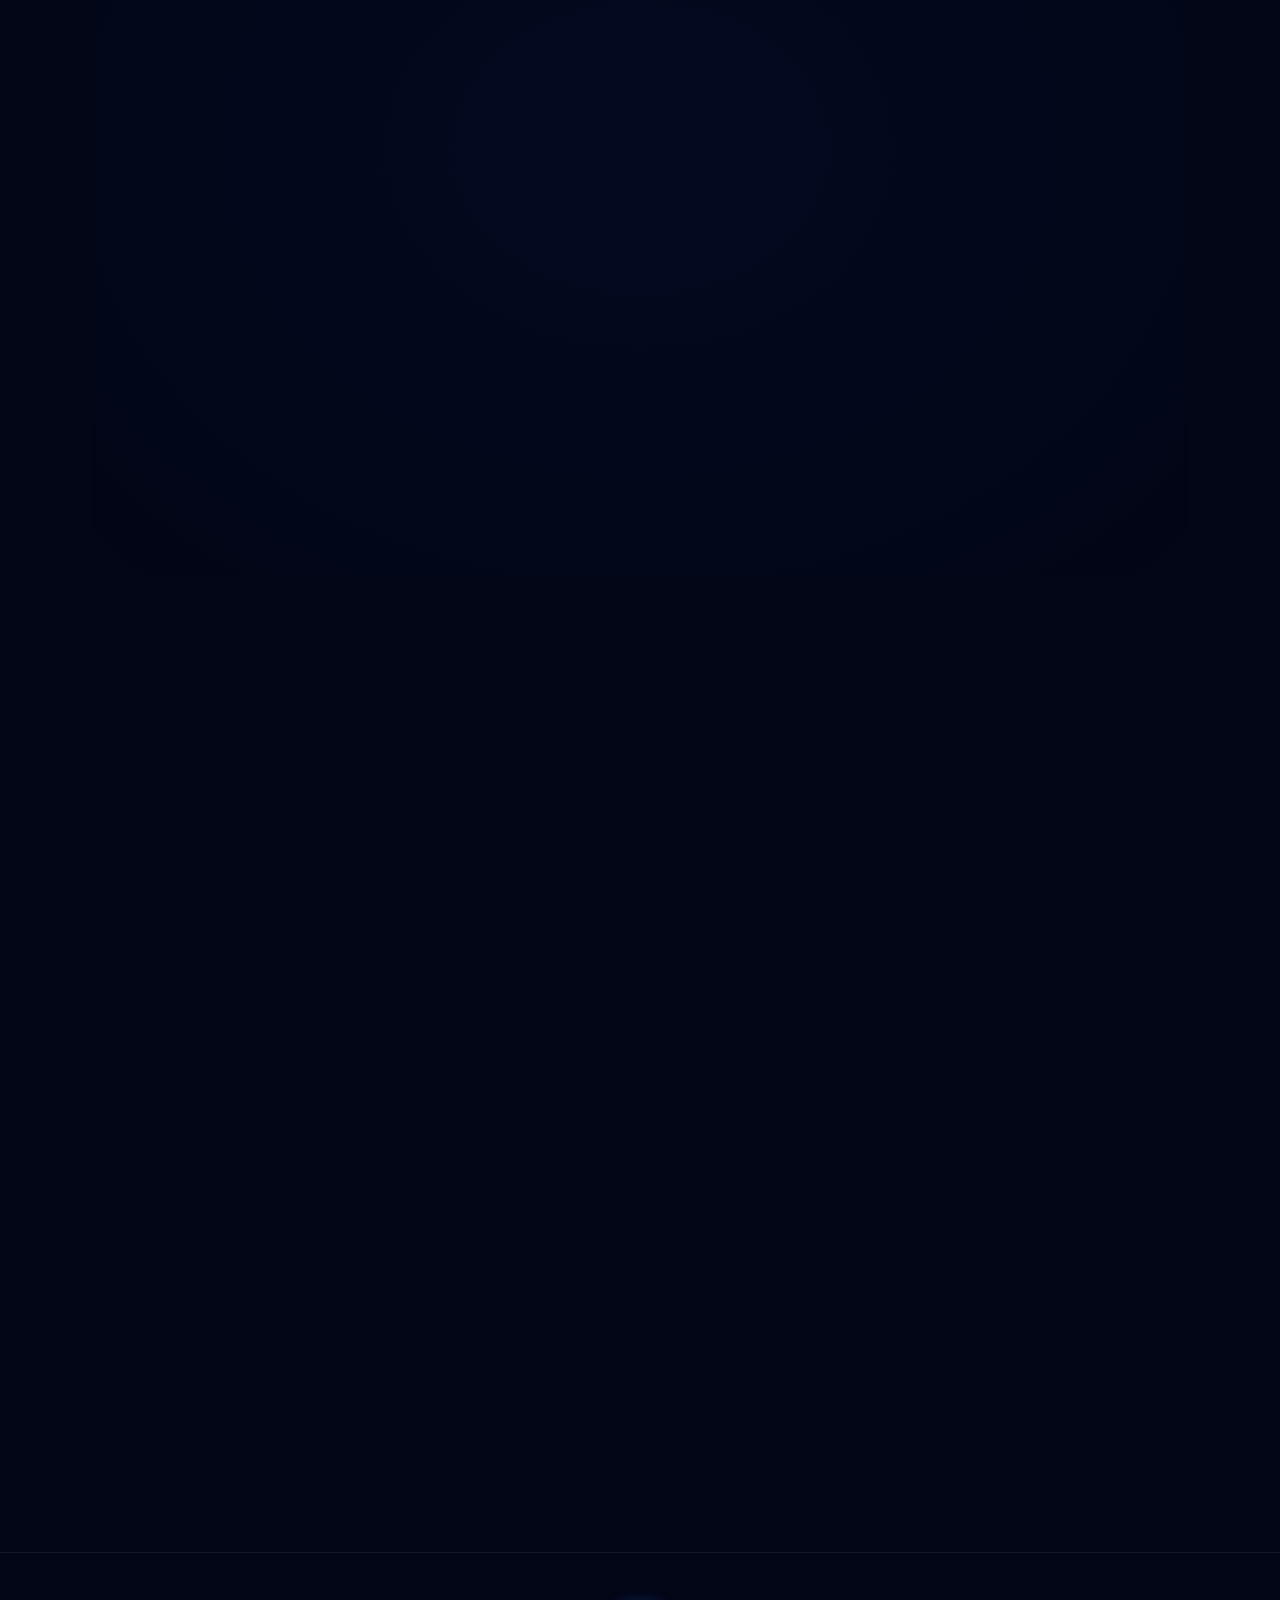
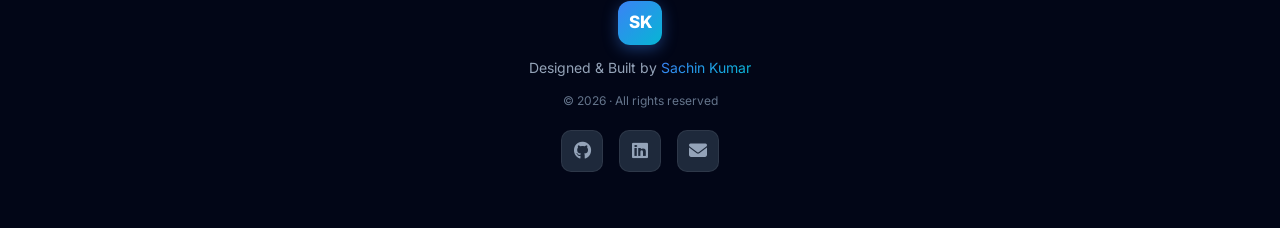
==== commit 2040ad1d: "🖼️ Add real project screenshots: ecommerce, event-nlp, investment-agent, portfolio" ====
--- a/index.html
+++ b/index.html
@@ -313,9 +313,7 @@
     <!-- 5: Event Popularity NLP -->
     <div class="card project-card" data-category="nlp">
       <div class="project-img-wrap">
-        <div class="project-img-placeholder nlp-bg">
-          <i class="fas fa-language"></i>
-        </div>
+        <img src="images/event-nlp.png" class="project-img" alt="Event Popularity NLP">
         <div class="project-overlay"><i class="fas fa-external-link-alt"></i></div>
       </div>
       <div class="project-body">
@@ -338,9 +336,7 @@
     <!-- 6: Ecommerce Sales Analysis -->
     <div class="card project-card" data-category="data">
       <div class="project-img-wrap">
-        <div class="project-img-placeholder ecom-bg">
-          <i class="fas fa-shopping-cart"></i>
-        </div>
+        <img src="images/ecommerce.png" class="project-img" alt="E-Commerce Sales Analysis">
         <div class="project-overlay"><i class="fas fa-external-link-alt"></i></div>
       </div>
       <div class="project-body">
@@ -363,9 +359,7 @@
     <!-- 7: Investment Research Agent -->
     <div class="card project-card" data-category="nlp">
       <div class="project-img-wrap">
-        <div class="project-img-placeholder agent-bg">
-          <i class="fas fa-robot"></i>
-        </div>
+        <img src="images/investment-agent.png" class="project-img" alt="Investment Research Agent">
         <div class="project-overlay"><i class="fas fa-external-link-alt"></i></div>
       </div>
       <div class="project-body">
@@ -388,9 +382,7 @@
     <!-- 8: Portfolio Website -->
     <div class="card project-card" data-category="fullstack">
       <div class="project-img-wrap">
-        <div class="project-img-placeholder">
-          <i class="fas fa-globe"></i>
-        </div>
+        <img src="images/portfolio.png" class="project-img" alt="Personal Portfolio Website">
         <div class="project-overlay"><i class="fas fa-external-link-alt"></i></div>
       </div>
       <div class="project-body">
